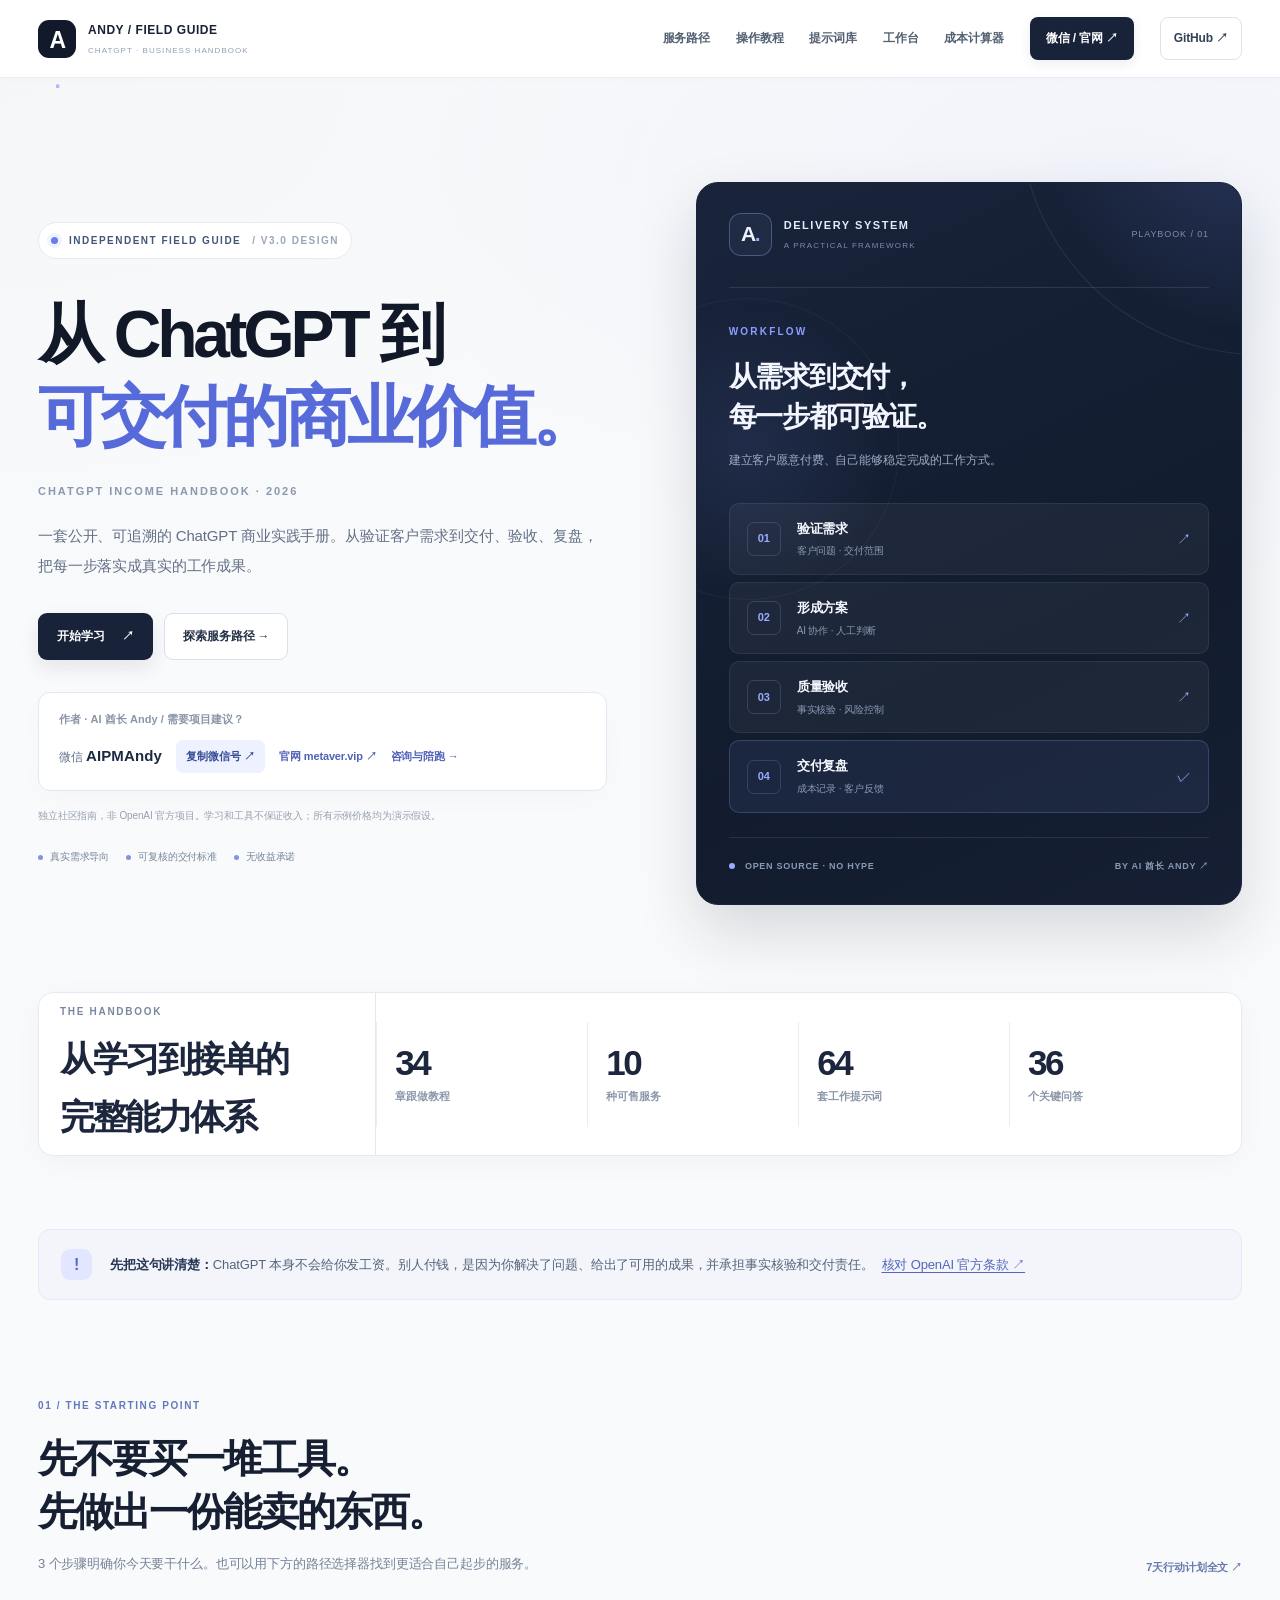
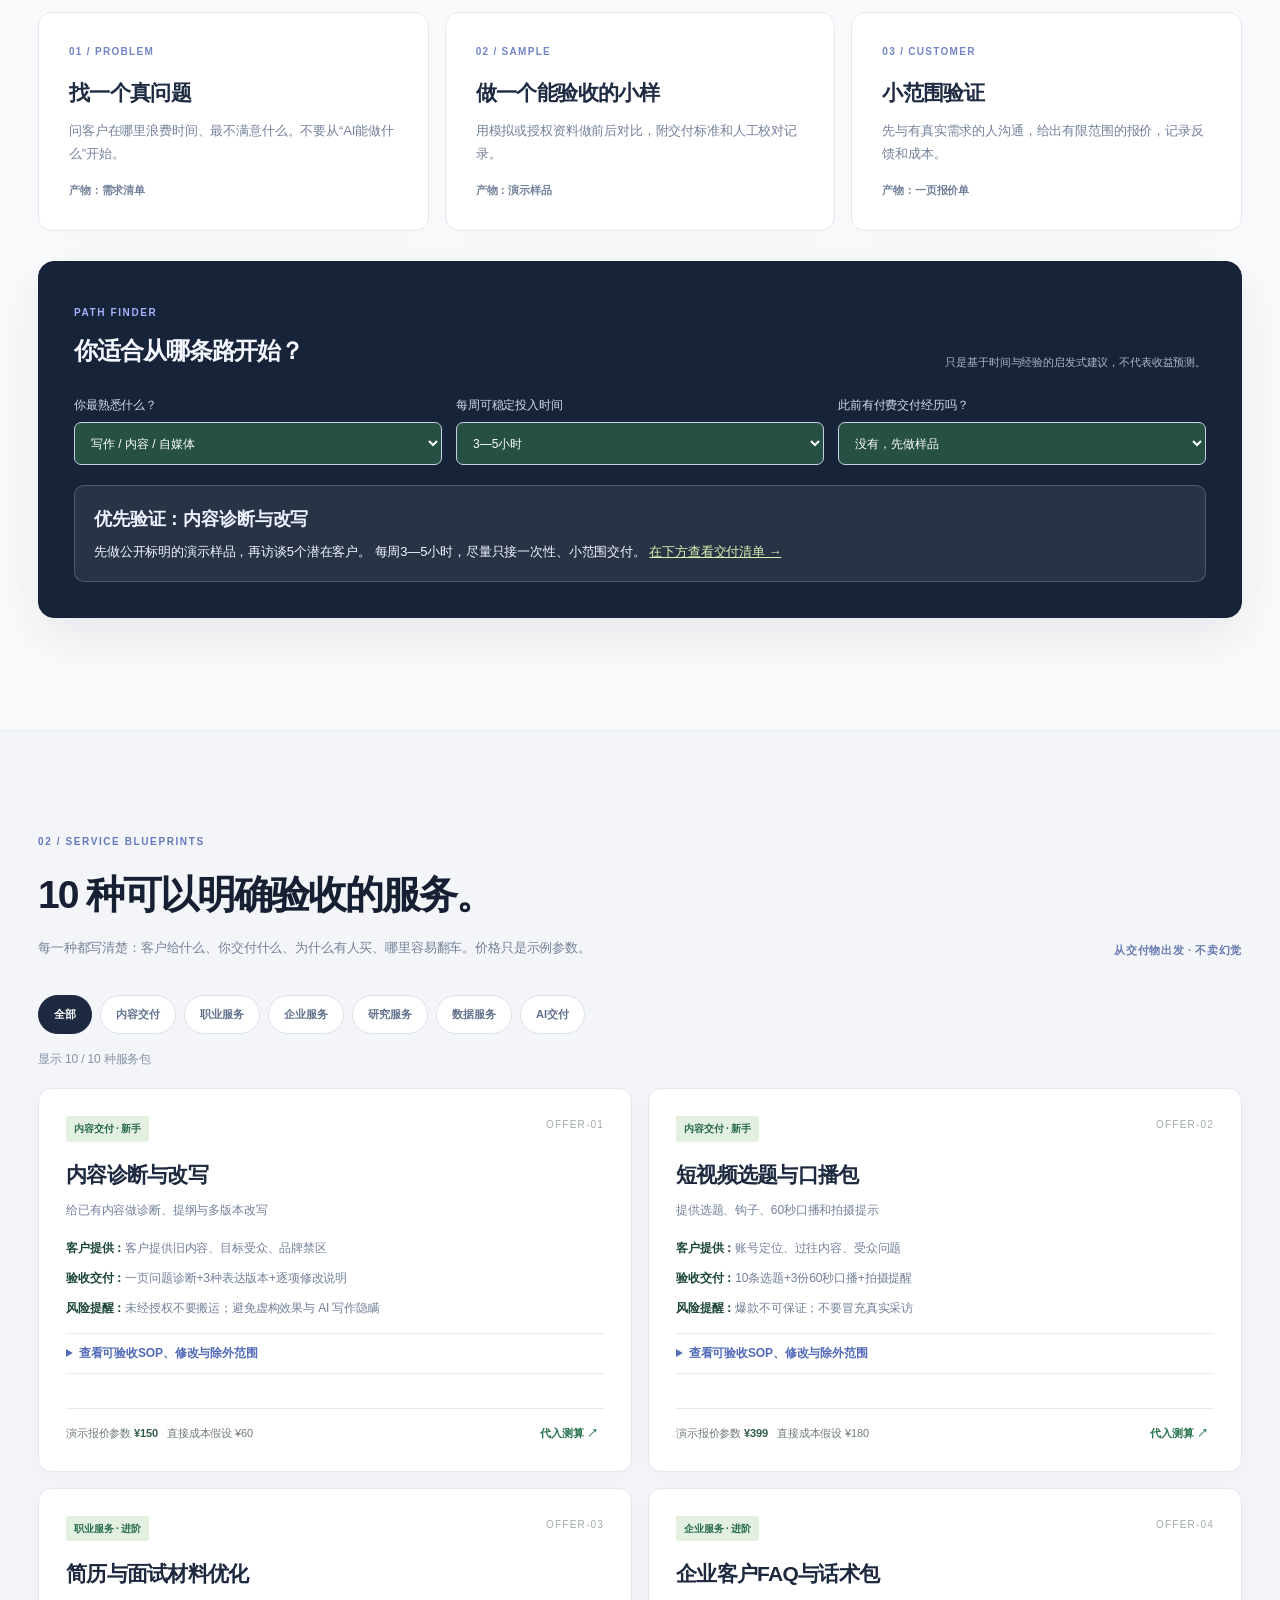
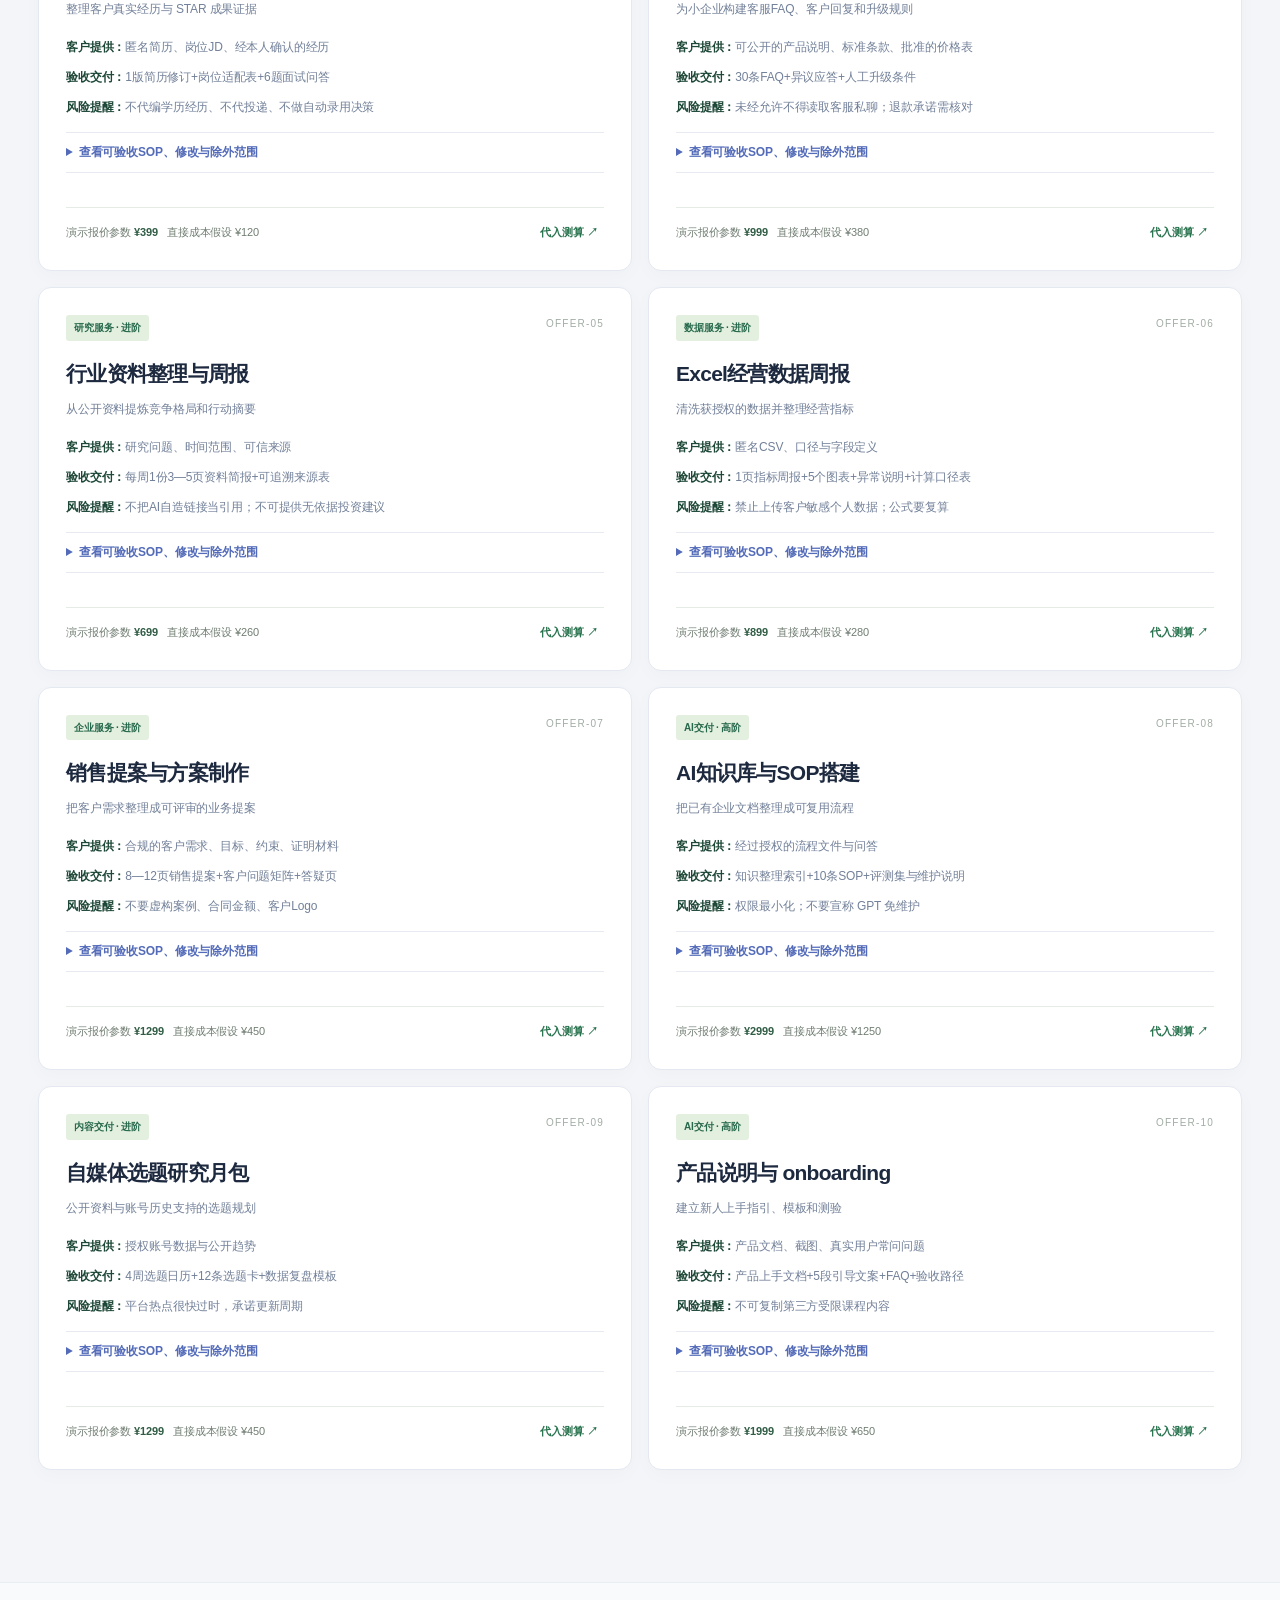
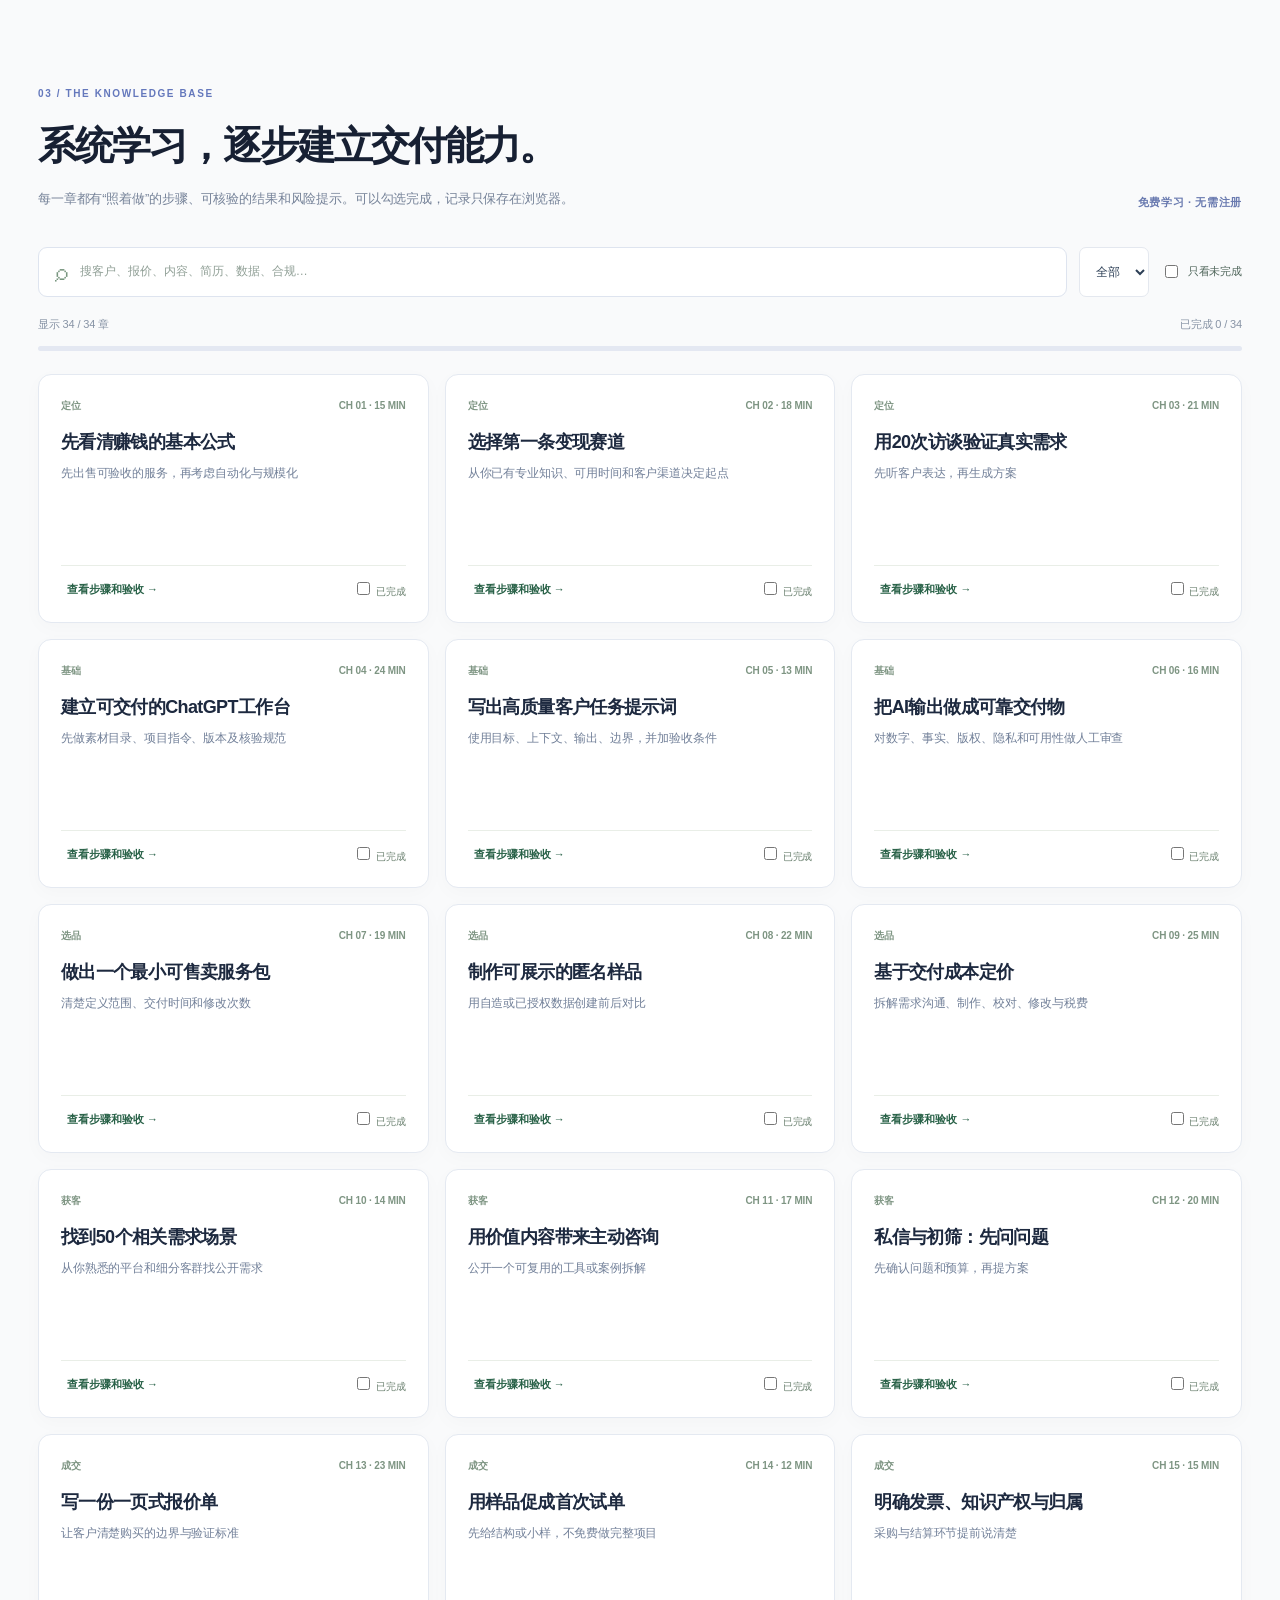
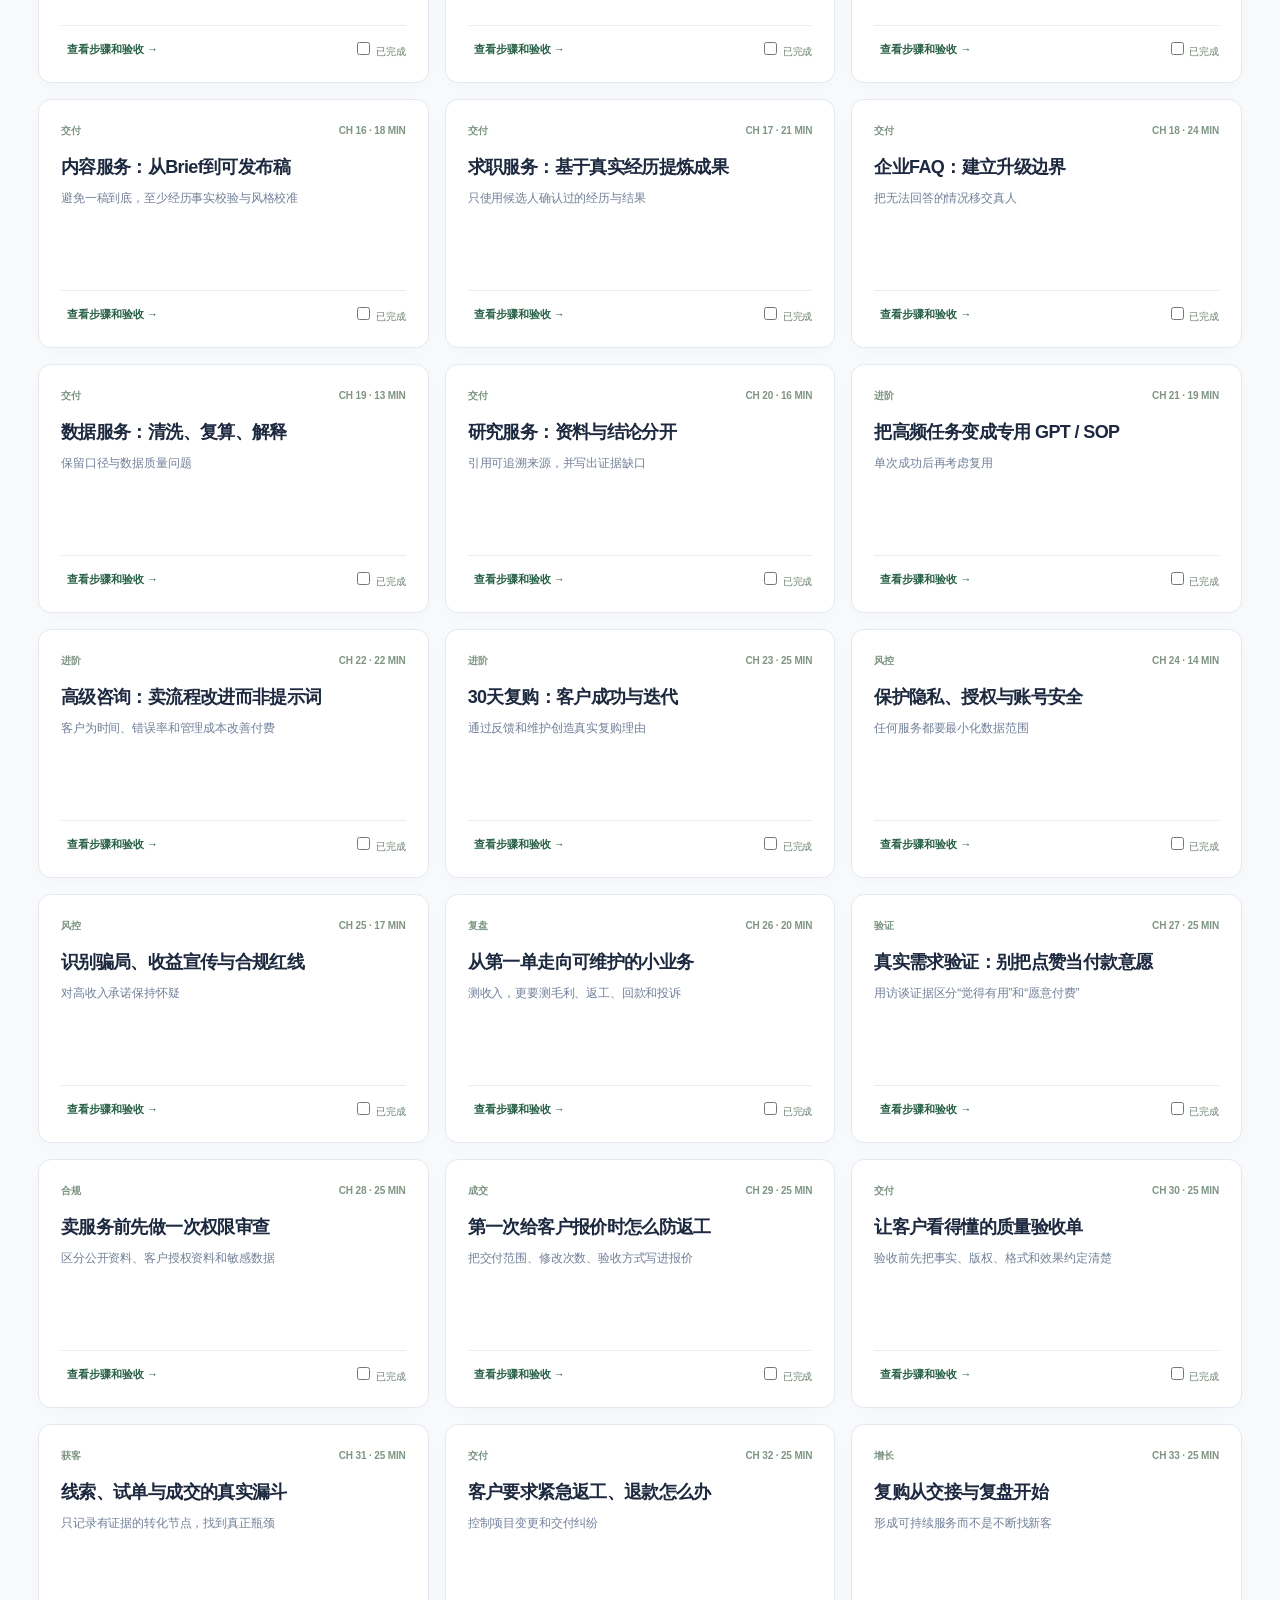
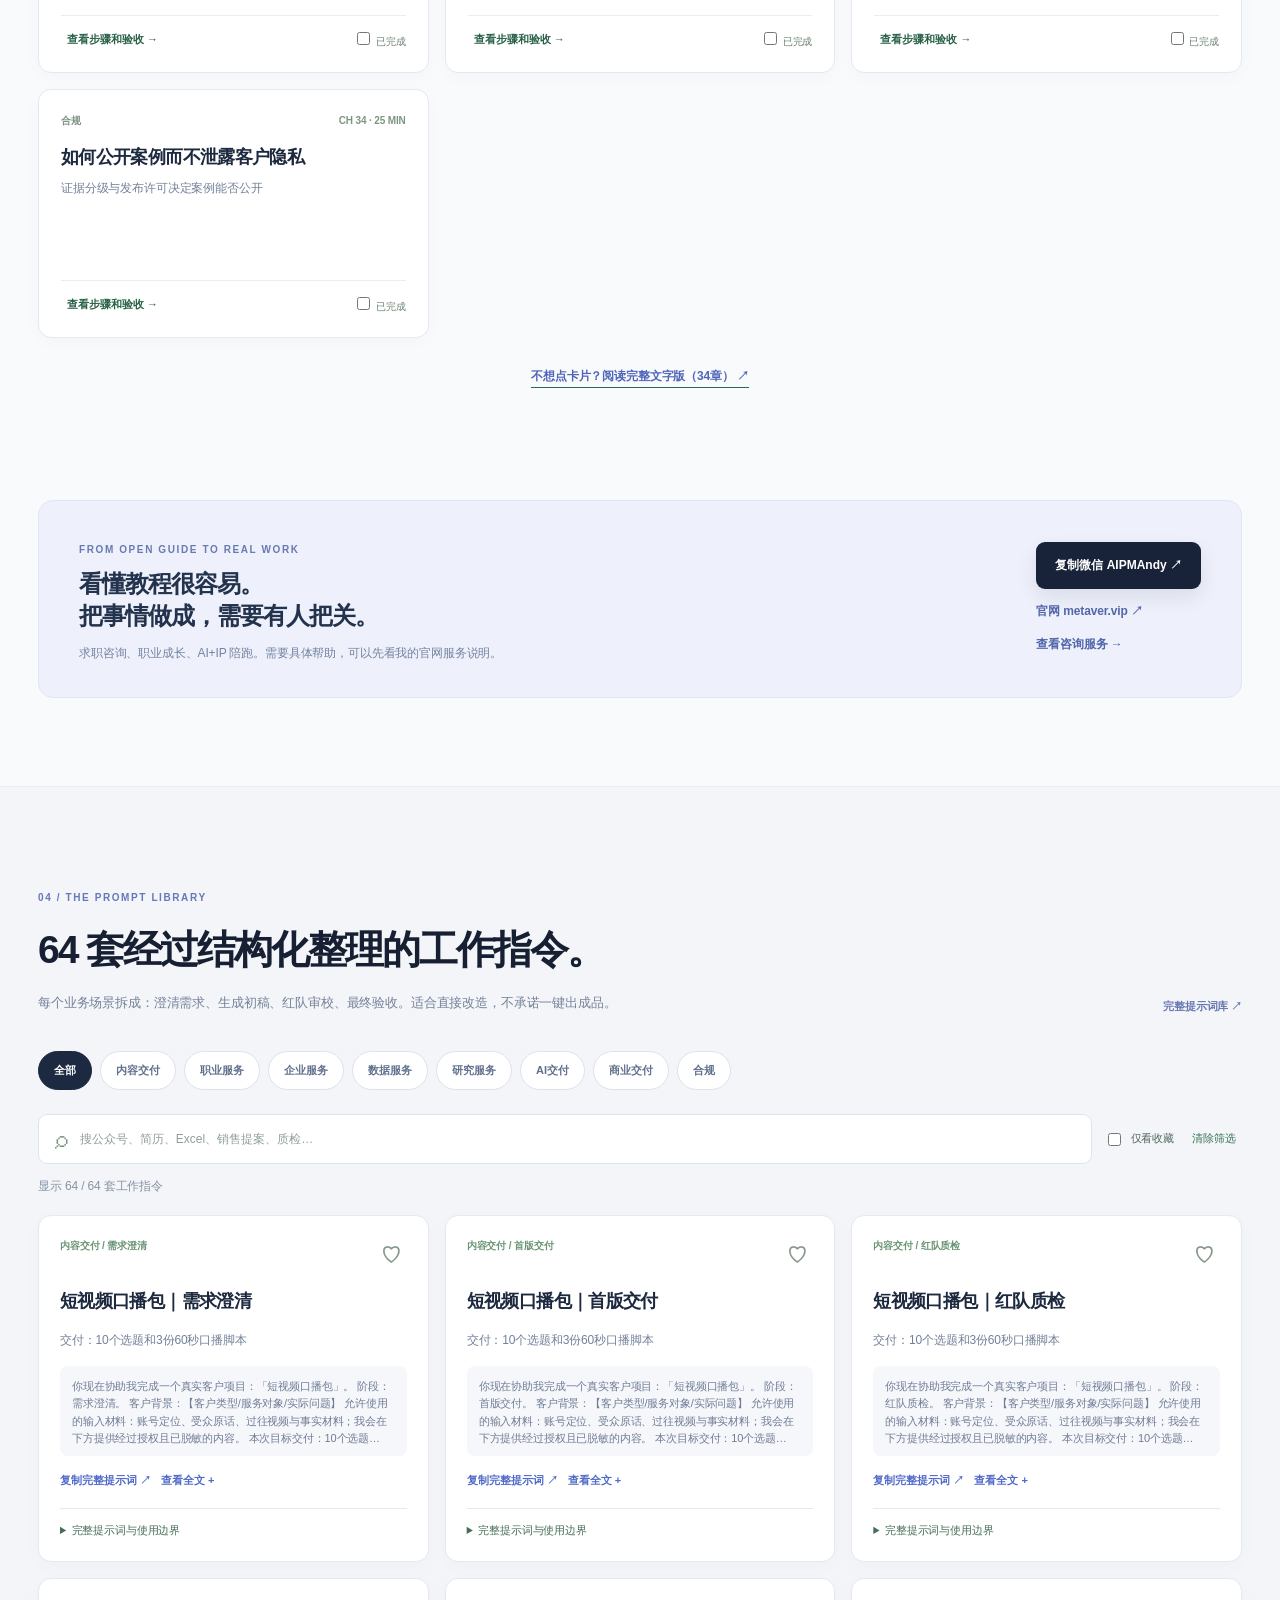
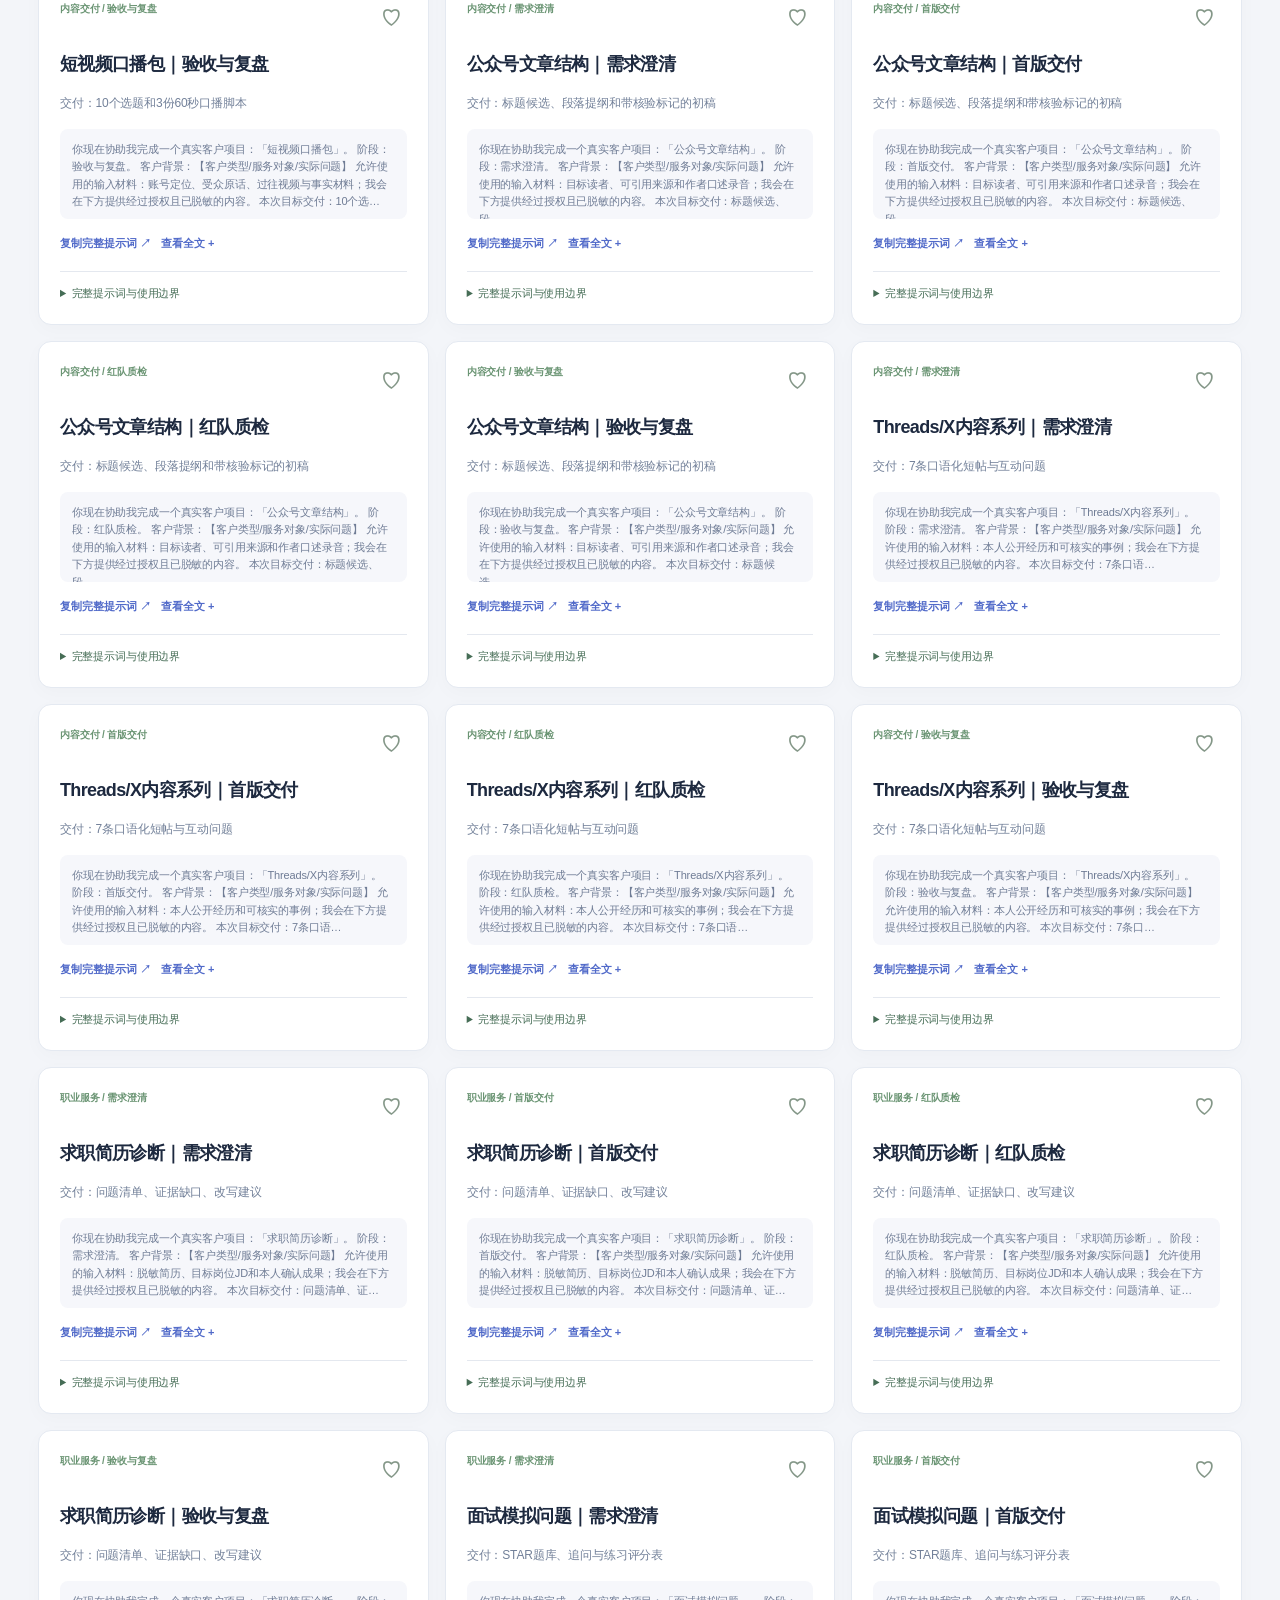
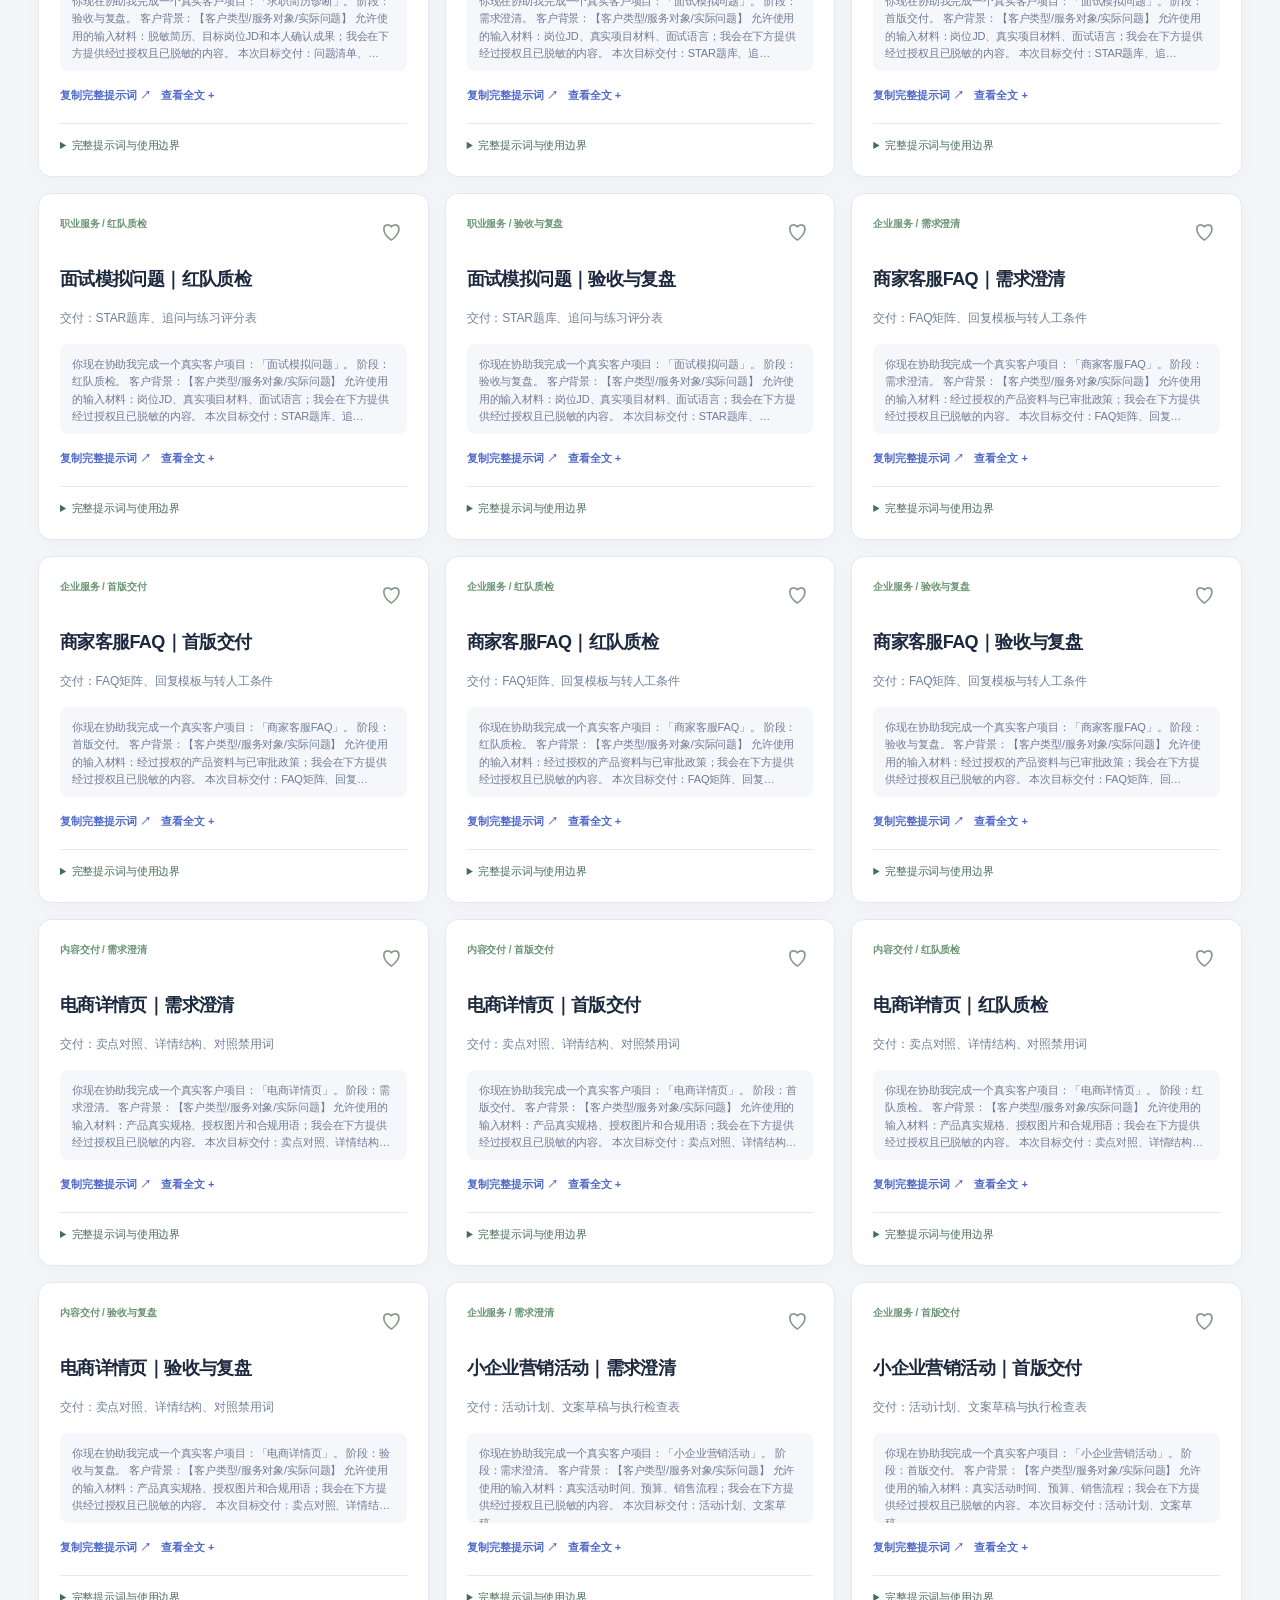
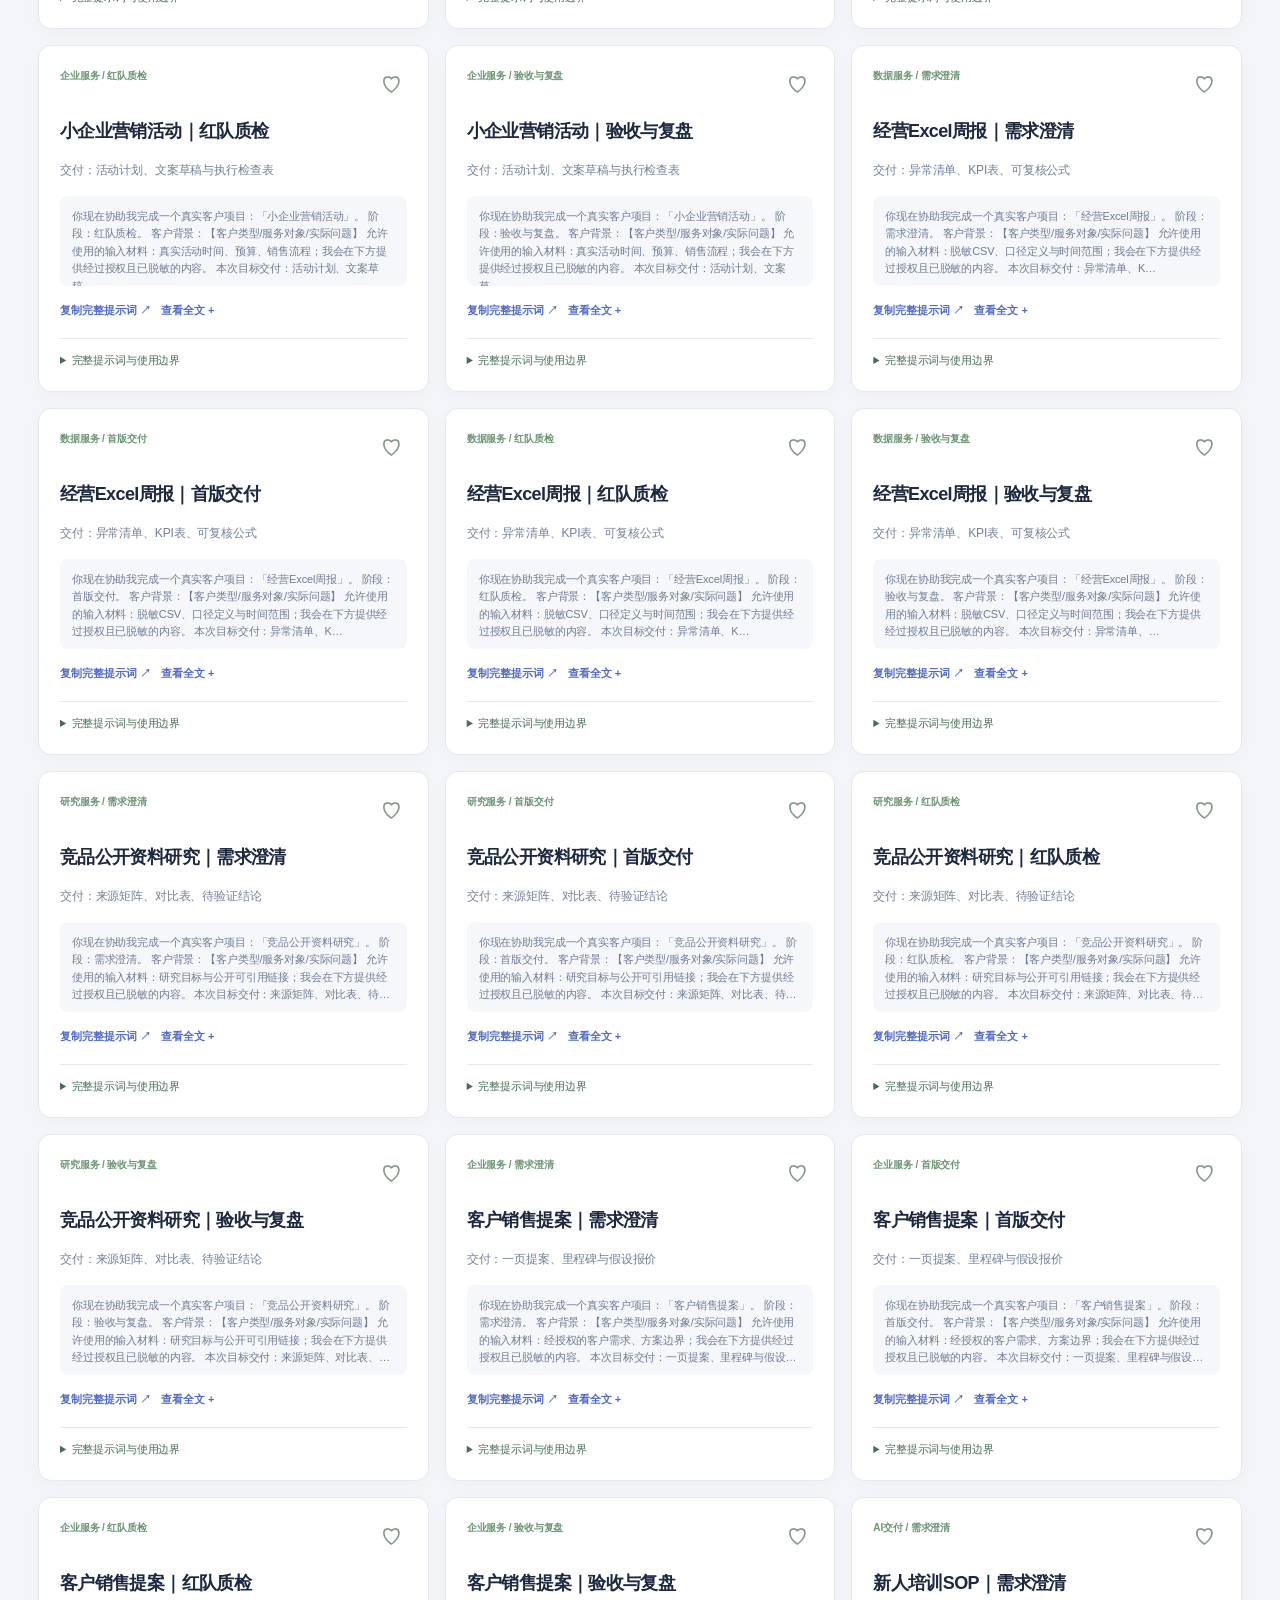
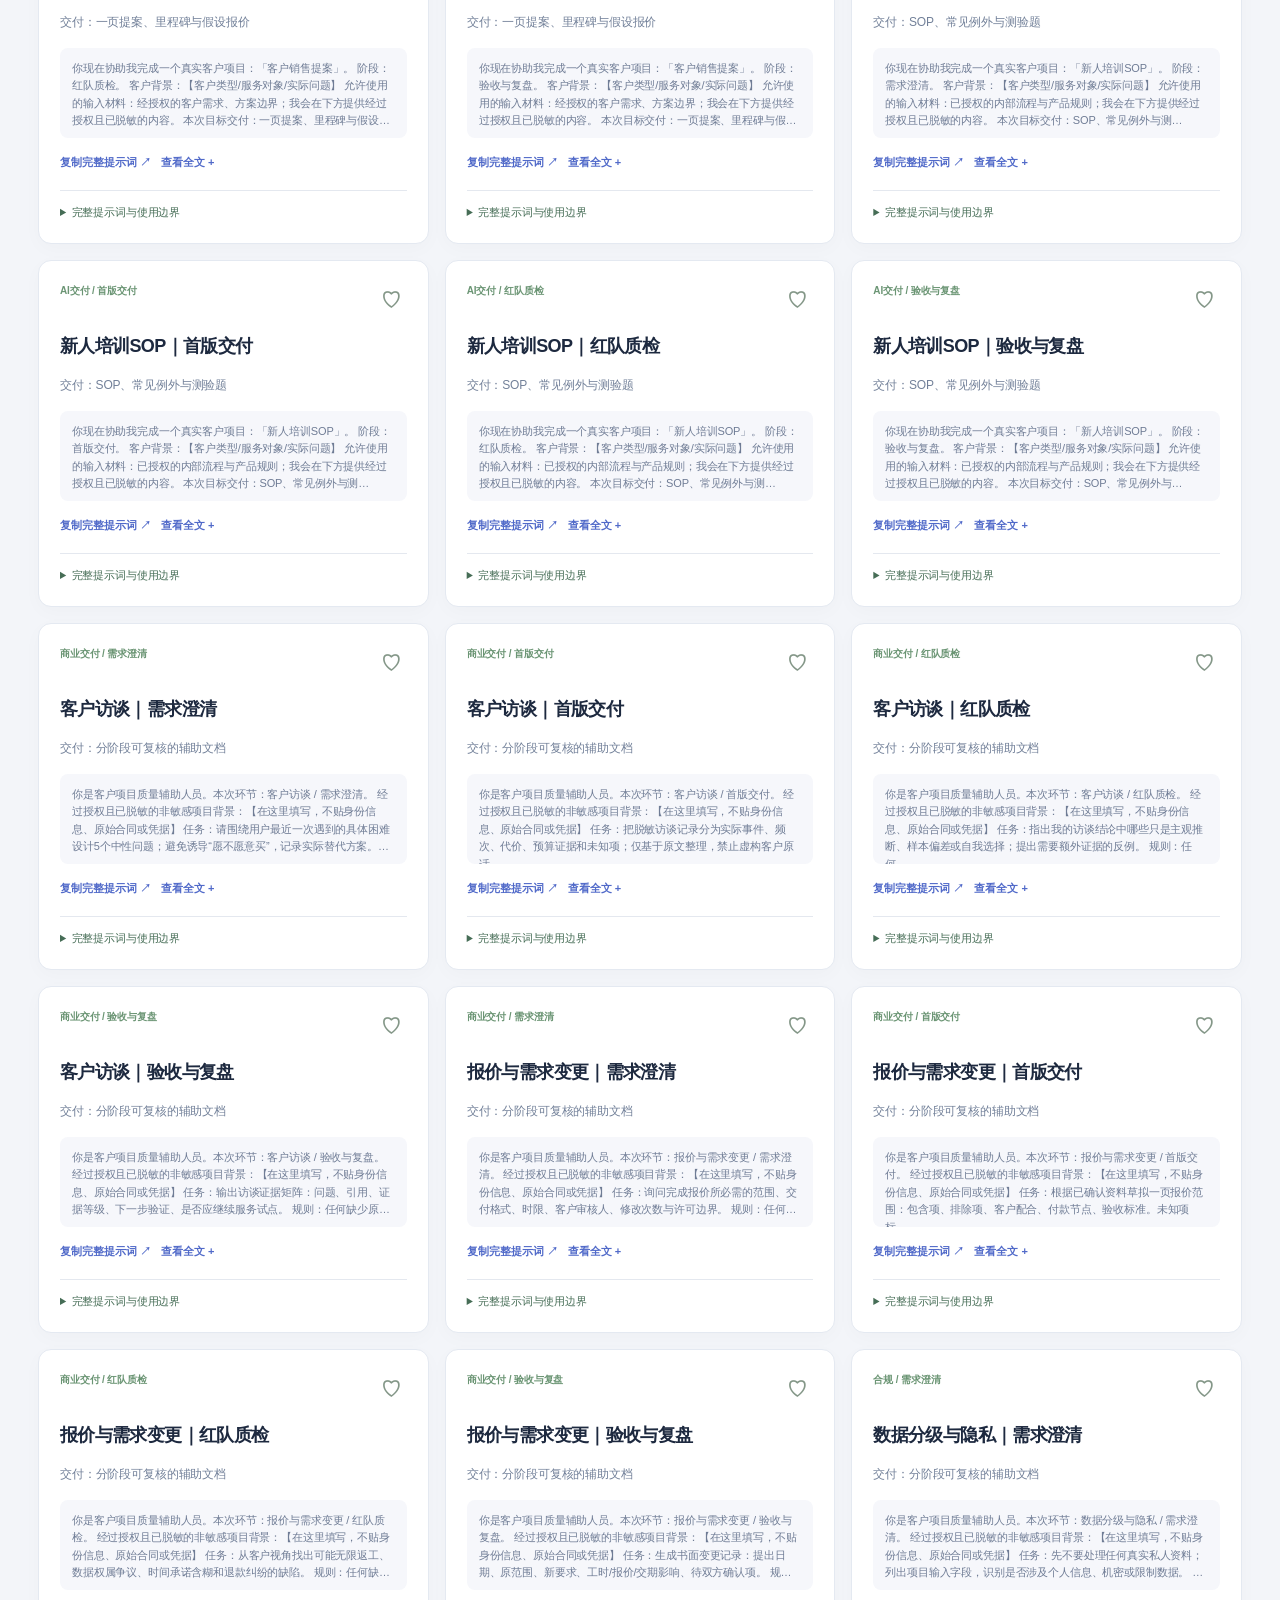
==== index.html @ 04438cde "design: professional editorial UI, clearer workflows and responsive premium layout" ====
<!doctype html>
<html lang="zh-CN">
<head>
<meta charset="UTF-8"><meta name="viewport" content="width=device-width,initial-scale=1"><meta name="theme-color" content="#fafafa"><meta name="robots" content="index,follow">
<meta name="description" content="用 ChatGPT 赚钱保姆级攻略：34章实操教程、10个可售服务包、64套复制即用提示词、36个FAQ、7/30天计划、成本测算与真实案例证据分级。免费开源，附可交付模板。">
<meta name="keywords" content="ChatGPT赚钱,AI副业,ChatGPT使用教程,ChatGPT商业变现,AI接单,AI商业化,开源项目,AI酋长Andy">
<title>用 ChatGPT 赚钱保姆级攻略｜从零到第一份可交付服务 · AI酋长Andy</title>
<link rel="canonical" href="https://aipmandy.github.io/chatgpt-income-handbook/"><link rel="icon" href="assets/favicon.svg" type="image/svg+xml"><link rel="stylesheet" href="style.css"><link rel="stylesheet" href="professional.css">
<meta property="og:type" content="website"><meta property="og:title" content="用 ChatGPT 赚钱保姆级攻略 · 从0到第一份可交付服务"><meta property="og:description" content="34章教程 × 64套提示词 × 10种服务包 × 成本计算器，免费开源"><meta property="og:url" content="https://aipmandy.github.io/chatgpt-income-handbook/"><meta property="og:image" content="https://aipmandy.github.io/chatgpt-income-handbook/assets/social-preview.png">
<meta name="twitter:card" content="summary_large_image">
</head>
<body>
<a class="skip" href="#content">跳到正文</a>
<header class="topbar"><div class="container header-inner"><a class="logo" href="#top" aria-label="返回顶部"><span class="logo-icon">A<span>.</span></span><span><b>ANDY / FIELD GUIDE</b><small>CHATGPT · BUSINESS HANDBOOK</small></span></a><nav aria-label="主导航"><a href="#paths">服务路径</a><a href="#lessons">操作教程</a><a href="#prompts">提示词库</a><a href="#toolkit">工作台</a><a href="#calculator">成本计算器</a><a class="nav-contact" href="#contact" aria-label="查看 Andy 微信和官网">微信 / 官网 ↗</a><a class="nav-github" href="https://github.com/AIPMAndy/chatgpt-income-handbook" target="_blank" rel="noopener noreferrer">GitHub ↗</a></nav></div></header>
<main id="content">
<section class="hero container" id="top"><div class="hero-copy"><div class="eyebrow"><span class="live-dot"></span> INDEPENDENT FIELD GUIDE <span class="hero-edition">/ V3.0 DESIGN</span></div><h1>从 ChatGPT 到<br><em>可交付的商业价值。</em></h1><p class="hero-lead">CHATGPT INCOME HANDBOOK · 2026</p><p class="hero-desc">一套公开、可追溯的 ChatGPT 商业实践手册。从验证客户需求到交付、验收、复盘，把每一步落实成真实的工作成果。</p><div class="hero-actions"><a class="btn btn-dark" href="#start">开始学习 <span>↗</span></a><a class="btn btn-outline" href="#paths">探索服务路径 →</a></div><div class="hero-contact-strip" aria-label="作者官方联系方式"><span class="hero-contact-hint">作者 · AI 酋长 Andy   /   需要项目建议？</span><div class="hero-contact-identity"><span>微信 <strong>AIPMAndy</strong></span><button type="button" data-copy-wechat aria-label="复制 Andy 微信号 AIPMAndy">复制微信号 ↗</button><a href="https://metaver.vip/" target="_blank" rel="noopener noreferrer">官网 metaver.vip ↗</a><a href="https://metaver.vip/services" target="_blank" rel="noopener noreferrer">咨询与陪跑 →</a></div></div><p class="fineprint">独立社区指南，非 OpenAI 官方项目。学习和工具不保证收入；所有示例价格均为演示假设。</p><div class="hero-trust"><span><i aria-hidden="true"></i> 真实需求导向</span><span><i aria-hidden="true"></i> 可复核的交付标准</span><span><i aria-hidden="true"></i> 无收益承诺</span></div></div><div class="hero-art" aria-label="需求验证到交付验收的工作流示意图">
  <div class="showcase-top"><div class="showcase-brand"><span class="showcase-mark">A<span>.</span></span><div><b>DELIVERY SYSTEM</b><small>A PRACTICAL FRAMEWORK</small></div></div><span class="showcase-version">PLAYBOOK / 01</span></div>
  <div class="showcase-title"><span>WORKFLOW</span><strong>从需求到交付，<br>每一步都可验证。</strong><p>建立客户愿意付费、自己能够稳定完成的工作方式。</p></div>
  <div class="showcase-steps" aria-label="标准交付流程">
   <div class="showcase-step"><span class="step-digit">01</span><div><b>验证需求</b><small>客户问题 · 交付范围</small></div><span class="step-check">↗</span></div>
   <div class="showcase-step"><span class="step-digit">02</span><div><b>形成方案</b><small>AI 协作 · 人工判断</small></div><span class="step-check">↗</span></div>
   <div class="showcase-step"><span class="step-digit">03</span><div><b>质量验收</b><small>事实核验 · 风险控制</small></div><span class="step-check">↗</span></div>
   <div class="showcase-step"><span class="step-digit">04</span><div><b>交付复盘</b><small>成本记录 · 客户反馈</small></div><span class="step-check">✓</span></div>
  </div>
  <div class="showcase-foot"><span><span class="showcase-foot-dot"></span> OPEN SOURCE · NO HYPE</span><span>BY AI 酋长 ANDY <span aria-hidden="true">↗</span></span></div>
</div></section>
<section class="container counters" aria-label="指南数据"><div class="counters-intro"><small>THE HANDBOOK</small><strong>从学习到接单的<br>完整能力体系</strong></div><div><strong id="countLessons">34</strong><span>章跟做教程</span></div><div><strong id="countOffers">10</strong><span>种可售服务</span></div><div><strong id="countPrompts">64</strong><span>套工作提示词</span></div><div><strong id="countFaq">36</strong><span>个关键问答</span></div></section>
<section class="container signal-note"><span class="signal-icon">!</span><p><strong>先把这句讲清楚：</strong>ChatGPT 本身不会给你发工资。别人付钱，是因为你解决了问题、给出了可用的成果，并承担事实核验和交付责任。<a href="https://openai.com/policies/terms-of-use/" target="_blank" rel="noopener noreferrer">核对 OpenAI 官方条款 ↗</a></p></section>
<section class="container start-section" id="start"><div class="section-head"><div><div class="kicker">01 / THE STARTING POINT</div><h2>先不要买一堆工具。<br>先做出一份能卖的东西。</h2><p>3 个步骤明确你今天要干什么。也可以用下方的路径选择器找到更适合自己起步的服务。</p></div><a class="subtle-link" href="guides/7-DAY-PLAN.md">7天行动计划全文 ↗</a></div><div class="steps-grid"><article class="step"><span>01 / PROBLEM</span><h3>找一个真问题</h3><p>问客户在哪里浪费时间、最不满意什么。不要从“AI能做什么”开始。</p><strong>产物：需求清单</strong></article><article class="step"><span>02 / SAMPLE</span><h3>做一个能验收的小样</h3><p>用模拟或授权资料做前后对比，附交付标准和人工校对记录。</p><strong>产物：演示样品</strong></article><article class="step"><span>03 / CUSTOMER</span><h3>小范围验证</h3><p>先与有真实需求的人沟通，给出有限范围的报价，记录反馈和成本。</p><strong>产物：一页报价单</strong></article></div><div class="finder"><div class="finder-top"><div><span class="tiny-kicker">PATH FINDER</span><h3>你适合从哪条路开始？</h3></div><p>只是基于时间与经验的启发式建议，不代表收益预测。</p></div><div class="finder-grid"><label>你最熟悉什么？<select id="finderSkill"><option value="content">写作 / 内容 / 自媒体</option><option value="career">职场 / 求职 / 人力资源</option><option value="business">销售 / 运营 / 客户服务</option><option value="data">Excel / 数据 / 产品 / 技术</option></select></label><label>每周可稳定投入时间<select id="finderTime"><option value="short">3—5小时</option><option value="medium">6—12小时</option><option value="long">12小时以上</option></select></label><label>此前有付费交付经历吗？<select id="finderExperience"><option value="new">没有，先做样品</option><option value="yes">有，可向现有客户推荐</option></select></label></div><div id="finderResult" class="finder-result" role="status" aria-live="polite"></div></div></section>
<section class="section tint" id="paths"><div class="container"><div class="section-head"><div><div class="kicker">02 / SERVICE BLUEPRINTS</div><h2>10 种可以明确验收的服务。</h2><p>每一种都写清楚：客户给什么、你交付什么、为什么有人买、哪里容易翻车。价格只是示例参数。</p></div><span class="section-side">从交付物出发 · 不卖幻觉</span></div><div class="chips" id="offerFilters" role="group" aria-label="按服务类别筛选"></div><div id="offerCount" class="count-label" role="status"></div><div id="offerGrid" class="offer-grid"></div></div></section>
<section class="container section" id="lessons"><div class="section-head"><div><div class="kicker">03 / THE KNOWLEDGE BASE</div><h2>系统学习，逐步建立交付能力。</h2><p>每一章都有“照着做”的步骤、可核验的结果和风险提示。可以勾选完成，记录只保存在浏览器。</p></div><span class="section-side">免费学习 · 无需注册</span></div><div class="toolbar"><label class="search"><span aria-hidden="true">⌕</span><span class="sr-only">搜索章节</span><input type="search" id="lessonSearch" placeholder="搜客户、报价、内容、简历、数据、合规…" autocomplete="off"></label><label class="selectbox"><span class="sr-only">课程分类</span><select id="lessonCategory"><option value="全部">全部分类</option></select></label><label class="small-check"><input type="checkbox" id="lessonUndone">只看未完成</label></div><div class="lesson-meta"><span id="lessonCount" role="status"></span><span id="progressCount">已完成 0 / 34</span></div><div class="progress-track" aria-label="章节完成进度"><div id="progressBar"></div></div><div id="lessonGrid" class="lesson-grid"></div><div class="read-more"><a href="docs/COMPLETE-GUIDE.md">不想点卡片？阅读完整文字版（34章） ↗</a></div></section>
<section class="mini-contact container"><div><span class="tiny-kicker">FROM OPEN GUIDE TO REAL WORK</span><h3>看懂教程很容易。<br>把事情做成，需要有人把关。</h3><p>求职咨询、职业成长、AI+IP 陪跑。需要具体帮助，可以先看我的官网服务说明。</p></div><div class="mini-contact-actions"><button type="button" class="btn btn-dark" data-copy-wechat>复制微信 AIPMAndy ↗</button><a href="https://metaver.vip/" target="_blank" rel="noopener noreferrer">官网 metaver.vip ↗</a><a href="https://metaver.vip/services" target="_blank" rel="noopener noreferrer">查看咨询服务 →</a></div></section>
<section class="section tint" id="prompts"><div class="container"><div class="section-head"><div><div class="kicker">04 / THE PROMPT LIBRARY</div><h2>64 套经过结构化整理的工作指令。</h2><p>每个业务场景拆成：澄清需求、生成初稿、红队审校、最终验收。适合直接改造，不承诺一键出成品。</p></div><a class="subtle-link" href="docs/PROMPT-LIBRARY.md">完整提示词库 ↗</a></div><div class="chips" id="promptFilters" role="group" aria-label="按场景筛选提示词"></div><div class="toolbar"><label class="search"><span aria-hidden="true">⌕</span><span class="sr-only">搜索提示词</span><input type="search" id="promptSearch" placeholder="搜公众号、简历、Excel、销售提案、质检…"></label><label class="small-check"><input id="onlyFavorite" type="checkbox">仅看收藏</label><button class="text-btn" id="clearPrompts">清除筛选</button></div><div id="promptCount" class="count-label" role="status"></div><div id="promptGrid" class="prompt-grid"></div></div></section>

<section class="section toolkit-section" id="toolkit"><div class="container"><div class="section-head"><div><div class="kicker">05 / CLIENT DELIVERY TOOLKIT</div><h2>把风险识别和交付流程，<br>变成你的工作习惯。</h2><p>本地运行：不上传、不存储客户名称或需求。所有输入都应使用脱敏信息，生成草稿必须人工核对。</p></div><a class="subtle-link" href="docs/SERVICE-SOPS.md">10个完整服务SOP ↗</a></div>
<div class="toolkit-grid">
<article class="tool-panel"><span class="tiny-kicker">READINESS GATE / 接单准备</span><h3>你真的准备好接单了吗？</h3><p>六个检查项，不满足就先暂停接单与承诺。</p><div id="readinessItems" class="tool-checks">
<label><input type="checkbox" data-ready="problem"> 客户问题已通过真实访谈验证</label>
<label><input type="checkbox" data-ready="scope"> 包含与排除事项写进书面范围</label>
<label><input type="checkbox" data-ready="permission"> 所有客户资料可用范围已经确认</label>
<label><input type="checkbox" data-ready="sample"> 有可复核的演示样品或真实能力证明</label>
<label><input type="checkbox" data-ready="price"> 报价覆盖获客、返工、退款等成本假设</label>
<label><input type="checkbox" data-ready="accept"> 有客观验收标准与人工审核人</label></div><p id="readinessResult" class="tool-result" role="status" aria-live="polite">已完成 0 / 6：先完善证据，再对外承诺。</p></article>
<article class="tool-panel"><span class="tiny-kicker">PRIVACY GATE / 客户信息</span><h3>这份资料可以交给 AI 处理吗？</h3><p>保守判断：不确定就先不上传。以下只做风险提示，不是法律许可认定。</p><label>资料类型<select id="privacyType"><option value="public">公开、无身份信息的资料</option><option value="internal">内部非公开资料</option><option value="personal">个人信息 / 可识别客户资料</option><option value="sensitive">密钥、证件、合同机密或高度敏感数据</option></select></label><label>客户或资料权利人许可<select id="privacyAllowed"><option value="unknown">不确定 / 尚未确认</option><option value="no">明确未授权</option><option value="yes">已有明确授权与用途限制</option></select></label><label>使用环境符合合同和组织政策吗？<select id="privacyEnvironment"><option value="unknown">不清楚</option><option value="yes">已经核对</option><option value="no">不符合 / 未获批准</option></select></label><p id="privacyResult" class="tool-result warning" role="status" aria-live="polite">尚未确认授权与使用环境：不要上传资料。</p><a class="tool-more" href="docs/PRIVACY-SOP.md">查看完整权限与事故处理SOP →</a></article>
</div>
<div class="proposal-panel"><div class="proposal-intro"><span class="tiny-kicker">QUOTE DRAFT / 交付报价草稿</span><h3>生成一份可以发客户核对的服务范围</h3><p>先选服务，再填写脱敏后的问题与交付时限。输出是沟通草稿，不自动承诺价格或成交。</p></div><div class="proposal-form"><label>选择服务包<select id="proposalOffer"></select></label><label>客户问题（脱敏简述）<textarea id="proposalProblem" maxlength="260" rows="3" placeholder="例如：虚构门店需要一组可核查的FAQ，先确认知识来源和退订政策"></textarea></label><label>约定交付时间（人工填写）<input type="text" id="proposalDeadline" maxlength="100" placeholder="例如：收到完整资料后5个工作日"></label><button type="button" id="makeProposal" class="btn btn-dark">生成服务范围草稿 ↗</button></div><div class="proposal-preview"><div class="proposal-preview-top"><strong>客户沟通草稿</strong><button type="button" id="copyProposal" disabled>复制草稿</button></div><pre id="proposalOutput" aria-live="polite">请先选择服务与填写脱敏问题。这里不会保存你的输入。</pre></div></div>
<div class="kit-links"><a href="docs/END-TO-END-TRIAL.md">从需求到签收的完整模拟试单 →</a><a href="docs/UNIT-ECONOMICS.md">成本计算公式与反例 →</a><a href="docs/EVIDENCE-PUBLICATION.md">案例发布证据标准 →</a><a href="docs/DEMO-CASE-LAB.md">4个端到端模拟案例 →</a><a href="templates/ACCEPTANCE-REPORT.md">交付验收单 →</a><a href="templates/CHANGE-REQUEST.md">需求变更单 →</a><a href="docs/CLAIM-LEDGER.md">证据核验台账 →</a></div>
</div></section>
<section class="container section" id="calculator"><div class="section-head"><div><div class="kicker">06 / PROJECT ECONOMICS</div><h2>先算清商业成本，<br>再判断这单值不值得做。</h2><p>收入、成本、利润、有效工时必须分开。你可以输入自己的假设做情景测算；这个工具不预测成交概率。</p></div><span class="section-side">本地计算 · 不收集数据</span></div><div class="calculator"><div class="calc-fields"><label>单笔服务报价（元）<input type="number" id="calcPrice" min="0" max="10000000" value="399" step="1"></label><label>假设完成订单（笔）<input type="number" id="calcOrders" min="0" max="100000" value="3" step="1"></label><label>每单直接成本（元）<input type="number" id="calcCost" min="0" max="10000000" value="80" step="1"></label><label>每单实际工时（小时）<input type="number" id="calcHours" min="0" max="10000" value="3.5" step="0.5"></label><label>每单获客/沟通工时（小时）<input type="number" id="calcAcqHours" min="0" max="500" value="1.5" step="0.5"></label><label>每单预留返工工时（小时）<input type="number" id="calcReworkHours" min="0" max="500" value="1" step="0.5"></label><label>退款订单比例假设（%）<input type="number" id="calcRefundRate" min="0" max="100" value="0" step="1"></label><label>支付/平台费率（%）<input type="number" id="calcFeeRate" min="0" max="100" value="2" step="0.5"></label><label>未成交线索总工时（小时）<input type="number" id="calcUnconvertedHours" min="0" max="100000" value="2" step="0.5"></label><label>自己的时间价值（元/小时）<input type="number" id="calcLaborRate" min="0" max="100000" value="100" step="10"></label><label>获客现金支出（元）<input type="number" id="calcAcquisitionSpend" min="0" max="10000000" value="0" step="1"></label><label>期间固定费用（元）<input type="number" id="calcFixed" min="0" max="10000000" value="100" step="1"></label><label>税费/其他预留比例（%）<input type="number" id="calcReserve" min="0" max="100" value="0" step="1"></label></div><div class="calc-output"><div class="calc-tag">SCENARIO ONLY · 纯假设测算</div><div class="calc-kpi"><span>退款后的假设收入</span><strong id="calcRevenue">—</strong></div><div class="calc-duo"><div><span>扣直接成本与固定费后</span><strong id="calcMargin">—</strong></div><div><span>预留后估算结余</span><strong id="calcNet">—</strong></div></div><div class="calc-duo"><div><span>总交付工时</span><strong id="calcTotalHours">—</strong></div><div><span>预留后每小时结余</span><strong id="calcHourly">—</strong></div></div><div class="calc-duo"><div><span>计入自身劳动价值后的差额</span><strong id="calcAfterLabor">—</strong></div><div><span>人工保本单价（不含预留）</span><strong id="calcBreakeven">—</strong></div></div><p id="calcCostAlert" class="calc-cost-alert" role="status" aria-live="polite"></p><p class="calc-warning">⚠️ 这是算术演示，不代表市场价格、接单能力或税务建议；退款比例仅作为情景假设；新增未成交线索时间与获客现金支出为自填假设，仍未计其他间接成本、真实税务与全部坏账风险。真实收入可能为 0 或负数。</p><button class="copy-summary" id="copyCalc">复制我的测算假设 ↗</button></div></div></section>
<section class="section charcoal" id="roadmap"><div class="container"><div class="section-head"><div><div class="kicker">07 / THE ACTION ROADMAP</div><h2>7 天起步，30 天验证。</h2><p>以真实任务和交付结果衡量进度，不为打卡而打卡；7 天内成交不是承诺。</p></div><button type="button" class="btn btn-light-outline" id="exportProgress">导出我的练习记录 ↓</button></div><div id="daysGrid" class="days-grid"></div><div id="weeksGrid" class="weeks-grid"></div><p class="localnote">完成状态和收藏只存于当前浏览器 localStorage；换设备、清理缓存会丢失。</p></div></section>
<section class="container section" id="cases"><div class="section-head"><div><div class="kicker">08 / EVIDENCE, NOT HYPE</div><h2>真实经历必须说清证据等级。</h2><p>下面的案例属于作者自述，未在仓库提供完整独立核验材料。用于讨论方法，不用来制造“跟着做一定赚钱”的暗示。</p></div></div><div id="casesGrid" class="case-grid"></div><div class="read-more"><a href="docs/DEMO-CASE-LAB.md">查看4个醒目标注的模拟案例 ↗</a> · <a href="templates/CASE-STUDY.md">用统一模板贡献可复核案例 ↗</a></div></section>
<section class="section evidence-section" id="evidence"><div class="container"><div class="section-head"><div><div class="kicker">09 / VERIFIABLE CASES</div><h2>这条赚钱案例，<br>到底能不能公开宣传？</h2><p>给案例贴对证据标签，避免把模拟作品、意向客户或单次付款写成收益保证。此工具不收集输入，也不能替代客户授权。</p></div><a class="subtle-link" href="docs/EVIDENCE-PUBLICATION.md">阅读完整证据标准 ↗</a></div><div class="evidence-gate tool-panel"><div class="evidence-fields"><label>案例现有证据<select id="evidenceLevel"><option value="demo">D：模拟演示，没有真实订单</option><option value="self">C：作者自述，没有独立凭证</option><option value="accepted">B：客户签收或验收，未公开独立证据</option><option value="public">A：具有可公开复核的材料</option></select></label><label>客户是否授权公开相关信息？<select id="evidencePermission"><option value="unknown">不确定，尚未确认</option><option value="no">未获得公开授权</option><option value="yes">已明确授权公开该范围</option></select></label><label>是否有足够公开材料证明具体结论？<select id="evidenceArtifact"><option value="no">没有，或只可私下核验</option><option value="yes">有，且已审查隐私和第三方权利</option></select></label></div><p id="evidenceResult" class="tool-result warning" role="status" aria-live="polite">演示内容只能作为模拟案例发布，不得标注客户成交或实际收入。</p></div></div></section>
<section class="section tint" id="faq"><div class="container"><div class="section-head"><div><div class="kicker">10 / THE FAQ</div><h2>36 个问题，把坑讲清楚。</h2><p>关于成本、模型能力、版权、个人信息、收益宣传和客户沟通。</p></div></div><div class="toolbar"><label class="search"><span aria-hidden="true">⌕</span><span class="sr-only">搜索常见问题</span><input id="faqSearch" placeholder="搜隐私、Plus、API、版权、第一单…"></label></div><div id="faqList" class="faq-list"></div><div class="read-more"><a href="docs/SOURCES.md">查看官方依据与核对日期 ↗</a></div></div></section>
<section class="container section" id="sources"><div class="section-head"><div><div class="kicker">08 / REFER TO SOURCES</div><h2>不靠“听说”，保留官方出处。</h2><p>以下为官方资料，链接与功能细节会更新；读者应以实际账号权限和最新官方条款为准。</p></div><span class="section-side">最后人工核对：2026.10.22</span></div><div id="sourcesGrid" class="sources-grid"></div></section>
<section class="contact" id="contact"><div class="container contact-inner"><div><div class="kicker">11 / THE AUTHOR</div><h2>让 AI 真正进入<br>你的工作与业务。</h2><p>我是 AI 酋长 Andy。曾在互联网公司做 AI 产品与业务管理，也在做 AI 内容、职业咨询和陪跑。教程免费开放，具体商业服务请先看官网说明。</p><p class="contact-disclaimer">咨询或陪跑属于独立付费服务。不承诺副业第一单、收入增长或特定 Offer。</p></div><div class="contact-card"><small>添加微信 · 请备注「ChatGPT赚钱指南」</small><strong>AIPMAndy</strong><button class="btn btn-dark" type="button" data-copy-wechat>复制微信号 ↗</button><div class="contact-line"></div><small>官网与服务介绍</small><a class="contact-domain" href="https://metaver.vip/" target="_blank" rel="noopener noreferrer">metaver.vip ↗</a><a class="contact-service" href="https://metaver.vip/services" target="_blank" rel="noopener noreferrer">查看 AI+IP / 职业陪跑服务 →</a></div></div></section>
</main>
<footer class="footer container"><span>© 2026 AI 酋长 Andy · <a href="LICENSE">MIT License</a> · 独立开源项目</span><span><a href="https://github.com/AIPMAndy/chatgpt-income-handbook" target="_blank" rel="noopener noreferrer">GitHub</a> · <a href="docs/ADVERSARIAL-AUDIT.md">质量审计</a> · <a href="https://metaver.vip/" target="_blank" rel="noopener noreferrer">官网 metaver.vip</a> · <a href="#contact">微信 AIPMAndy</a></span></footer>
<dialog id="lessonDialog" aria-labelledby="dialogTitle"><div class="dialog-body" id="dialogBody"></div><button type="button" class="dialog-close" id="closeDialog" aria-label="关闭章节">×</button></dialog>
<div id="toast" class="toast" role="status" aria-live="polite" hidden></div><noscript><p class="nojs container">当前浏览器禁用 JavaScript。你仍可阅读<a href="docs/COMPLETE-GUIDE.md">34 章文字版</a>及<a href="docs/PROMPT-LIBRARY.md">64 套提示词</a>。</p></noscript>
<script src="data/catalog.js"></script><script src="lib/economics.js"></script><script src="app.js"></script>
</body></html>
---- style.css ----
:root{--page:#f7f7f1;--ink:#172a28;--muted:#64726b;--line:#dce3d9;--accent:#d4ed91;--leaf:#265746;--teal:#244d40;--warm:#f4dbbf;--paper:#fff;--dark:#182f2a;--shadow:0 18px 60px #1229200c;color-scheme:light}*{box-sizing:border-box}html{scroll-behavior:smooth}body{margin:0;background:var(--page);color:var(--ink);font-family:-apple-system,BlinkMacSystemFont,"PingFang SC","Microsoft YaHei",sans-serif;line-height:1.75;-webkit-font-smoothing:antialiased}a{color:inherit;text-decoration:none}button,input,select{font:inherit}button{cursor:pointer}a:focus-visible,button:focus-visible,input:focus-visible,select:focus-visible,summary:focus-visible{outline:3px solid #71b890;outline-offset:3px}.skip{position:absolute;left:-9999px}.skip:focus{left:10px;top:10px;background:white;padding:10px;z-index:10}.container{width:min(1220px,calc(100% - 68px));margin:0 auto}.topbar{border-bottom:1px solid var(--line);background:#f7f7f1e8;position:sticky;top:0;z-index:30;backdrop-filter:blur(12px)}.header-inner{height:85px;display:flex;align-items:center;justify-content:space-between;gap:30px}.logo{display:flex;align-items:center;gap:13px}.logo-icon{width:40px;height:40px;border-radius:11px;background:var(--ink);color:var(--accent);display:grid;place-items:center;font-size:31px;font-weight:800}.logo b{font-size:13px;letter-spacing:.09em;display:block;white-space:nowrap}.logo small{font-size:9px;letter-spacing:.14em;color:#8b9b91;display:block}.topbar nav{display:flex;align-items:center;gap:25px;font-size:12px;font-weight:600}.topbar nav>a:hover,.text-btn:hover,.subtle-link:hover{color:#227354}.nav-github{border:1px solid var(--ink);border-radius:50px;padding:9px 16px}.hero{display:grid;grid-template-columns:1.12fr .88fr;gap:6%;align-items:center;padding-top:105px;padding-bottom:105px}.eyebrow,.kicker,.tiny-kicker{font-size:11px;font-weight:800;letter-spacing:.18em;text-transform:uppercase}.eyebrow{color:var(--teal);display:flex;align-items:center;gap:10px}.live-dot{width:8px;height:8px;border-radius:50%;background:#4f9b6f;box-shadow:0 0 0 4px #9bdcb354}.hero h1{font-size:clamp(46px,5.55vw,79px);letter-spacing:-.06em;line-height:1.23;margin:28px 0 22px;font-weight:840}.hero h1 em{font-style:normal;color:#608963}.hero-lead{font-size:18px;font-weight:700;margin:0 0 11px}.hero-desc{max-width:585px;font-size:15px;color:#5b6b61;margin:0 0 28px;line-height:1.95}.hero-actions{display:flex;gap:11px;flex-wrap:wrap}.btn{border-radius:7px;display:inline-flex;align-items:center;justify-content:center;gap:18px;padding:12px 18px;min-height:48px;font-size:12px;font-weight:800;border:1px solid transparent;transition:transform .2s,background .2s}.btn:hover{transform:translateY(-2px)}.btn-dark{background:var(--ink);color:#fff}.btn-dark:hover{background:#245146}.btn-outline{border-color:#98a89d;background:transparent;color:var(--ink)}.fineprint{color:#738279;font-size:11px;margin:20px 0 0}.hero-trust{margin-top:28px;display:flex;gap:14px;flex-wrap:wrap;font-size:10px;color:#557367}.hero-art{aspect-ratio:1.07;min-height:410px;border-radius:18px;background:linear-gradient(145deg,#c7e4aa 0%,#e2edc2 48%,#f6d6ae 100%);padding:32px;display:flex;flex-direction:column;justify-content:space-between;position:relative;overflow:hidden;box-shadow:0 25px 75px #243b2230;transform:rotate(1deg)}.hero-art:before{content:"";position:absolute;width:370px;height:370px;border:1px solid #416c4340;border-radius:50%;right:-110px;top:25px}.hero-art:after{content:"";position:absolute;width:200px;height:200px;border:1px solid #416c4340;border-radius:50%;right:-28px;top:115px}.art-head,.art-label{font-size:10px;font-weight:800;letter-spacing:.15em;color:#2b4d36;display:flex;justify-content:space-between;position:relative;z-index:1}.art-huge{font-size:clamp(53px,6vw,90px);line-height:.95;letter-spacing:-.09em;font-weight:900;color:#203e34;position:relative;z-index:1}.art-huge>span{color:#fff4dc;text-shadow:1px 1px #234636}.art-spark{color:#c57144;font-size:46px;margin-left:16px;vertical-align:top}.art-pipeline{display:flex;align-items:center;justify-content:space-between;gap:6px;position:relative;z-index:1;background:#fffbeecb;border:1px solid #a4b89c;border-radius:7px;padding:15px 13px;font-size:11px;color:#345749}.art-pipeline i{font-style:normal;color:#92a584}.art-pipeline strong{color:#225441}.counters{display:grid;grid-template-columns:repeat(4,1fr);padding:26px 0;border-top:1px solid var(--line);border-bottom:1px solid var(--line)}.counters>div{border-right:1px solid var(--line);padding:10px 30px;display:flex;flex-direction:column}.counters>div:first-child{padding-left:0}.counters>div:last-child{border:0}.counters strong{font-size:43px;line-height:1.2;letter-spacing:-.05em}.counters span{font-size:12px;color:var(--muted)}.signal-note{display:flex;gap:15px;align-items:flex-start;margin-top:35px;padding:22px 25px;background:#e8efe4;border-radius:8px;color:#395046;font-size:13px}.signal-note p{margin:0}.signal-note a{margin-left:8px;color:#226a4a;text-decoration:underline;text-underline-offset:3px}.signal-icon{width:25px;height:25px;border-radius:50%;background:var(--leaf);color:#fff;font-weight:800;text-align:center;flex-shrink:0}.section,.start-section{padding-top:109px;padding-bottom:111px}.section-head{display:flex;justify-content:space-between;align-items:end;gap:30px;margin-bottom:35px}.kicker{color:#557c58;margin-bottom:18px}.section-head h2,.contact h2{font-size:clamp(30px,3.6vw,51px);letter-spacing:-.056em;line-height:1.36;margin:0 0 11px}.section-head p{color:var(--muted);max-width:690px;font-size:13px;margin:0}.section-side{color:#9baa9e;font-size:11px;letter-spacing:.06em;white-space:nowrap}.subtle-link{font-size:12px;font-weight:700;color:var(--leaf);white-space:nowrap}.steps-grid{display:grid;grid-template-columns:repeat(3,1fr);gap:14px}.step{border:1px solid var(--line);background:#fff;border-radius:10px;padding:27px;min-height:238px;display:flex;flex-direction:column}.step>span{font-size:10px;font-weight:800;letter-spacing:.12em;color:#72a27b}.step h3{font-size:22px;letter-spacing:-.04em;margin:14px 0 9px}.step p{font-size:13px;color:#617067;flex:1;margin:0 0 15px}.step strong{font-size:11px;color:#24543e}.finder{margin-top:25px;background:#183c32;color:#f5fbf4;border-radius:15px;padding:32px}.finder-top{display:flex;align-items:end;justify-content:space-between;gap:15px;margin-bottom:23px}.finder .tiny-kicker{color:#bde0b4}.finder h3{font-size:24px;margin:5px 0 0;letter-spacing:-.045em}.finder-top p{font-size:11px;color:#a8bbaf;margin:0}.finder-grid{display:grid;grid-template-columns:repeat(3,minmax(0,1fr));gap:14px}.finder-grid label{display:flex;flex-direction:column;gap:6px;font-size:12px;color:#d5e1d8}.finder-grid select{width:100%;border:1px solid #638271;background:#265044;color:#fff;border-radius:7px;min-height:43px;padding:8px 12px;font-size:12px}.finder-grid option{background:#265044}.finder-result{margin-top:20px;background:#275247;border:1px solid #658b77;padding:18px 19px;border-radius:8px;font-size:13px;color:#e5f2df}.finder-result strong{display:block;font-size:18px;color:#d6f1b5;margin-bottom:5px}.finder-result p{margin:0}.tint{background:#ebf0e9;border-top:1px solid #dfe6dd;border-bottom:1px solid #dfe6dd}.chips{display:flex;gap:8px;flex-wrap:wrap;margin-bottom:15px}.chip{border:1px solid #bbcbbd;background:transparent;border-radius:50px;padding:8px 14px;font-size:11px;color:#516358}.chip.active,.chip:hover{background:#235541;color:#fff;border-color:#235541}.count-label{color:#688074;font-size:12px;margin:12px 0 18px}.offer-grid{display:grid;grid-template-columns:repeat(2,minmax(0,1fr));gap:14px}.offer-card{background:#fff;border:1px solid #d9e2d9;border-radius:11px;padding:24px;display:flex;flex-direction:column;min-height:300px;transition:box-shadow .2s,transform .2s}.offer-card:hover,.lesson-card:hover,.prompt-card:hover{box-shadow:var(--shadow);transform:translateY(-2px)}.offer-top{display:flex;justify-content:space-between;gap:12px}.tag{font-size:10px;border-radius:3px;padding:4px 8px;background:#e4f0df;color:#27694d;font-weight:700}.tag.risk{background:#fae9d8;color:#996044}.offer-num{font-size:10px;letter-spacing:.12em;color:#a1aca4}.offer-card h3{font-size:21px;letter-spacing:-.045em;margin:15px 0 6px}.offer-card>p{font-size:12px;color:#627267;margin:0 0 17px}.offer-list{display:grid;gap:9px;margin-top:auto}.offer-list p{margin:0;color:#526558;font-size:12px}.offer-list b{color:#1d4737}.offer-hypo{display:flex;align-items:center;flex-wrap:wrap;gap:9px;border-top:1px solid #e5ebe5;padding-top:14px;margin-top:20px;font-size:11px;color:#707d72}.offer-hypo strong{color:#315d45}.offer-hypo button{margin-left:auto;background:transparent;border:0;color:#28734e;font-weight:800;font-size:11px}.toolbar{display:flex;align-items:center;gap:12px;flex-wrap:wrap;margin:24px 0 10px}.search{display:flex;align-items:center;background:white;border:1px solid var(--line);border-radius:7px;gap:10px;padding:0 16px;flex:1;min-width:220px;height:50px}.search span{font-size:25px;color:#78967f}.search input{background:transparent;outline:none;border:0;width:100%;font-size:12px;color:var(--ink)}.search input::placeholder{color:#91a097}.selectbox select{height:50px;background:#fff;border:1px solid var(--line);padding:0 12px;border-radius:7px;color:#536b5b;font-size:12px}.small-check{display:flex;align-items:center;gap:7px;font-size:11px;color:#50665b;white-space:nowrap}.small-check input,.day-check input{accent-color:#377c56}.text-btn{color:#347450;background:none;border:0;font-size:11px}.lesson-meta{display:flex;justify-content:space-between;color:#607768;font-size:11px;margin-top:18px}.progress-track{height:5px;border-radius:5px;background:#d8e3d6;margin:12px 0 23px;overflow:hidden}.progress-track div{height:100%;width:0;background:#408b67;transition:width .2s}.lesson-grid{display:grid;grid-template-columns:repeat(3,minmax(0,1fr));gap:12px}.lesson-card{background:white;border:1px solid #dfe6db;border-radius:10px;padding:24px;display:flex;flex-direction:column;min-height:249px;transition:.2s}.lesson-card.complete{background:#f3faee}.lesson-card-top{display:flex;justify-content:space-between;color:#7e9583;font-size:10px;font-weight:700}.lesson-card h3{font-size:18px;line-height:1.4;letter-spacing:-.035em;margin:15px 0 8px}.lesson-card p{font-size:12px;color:#6e7b70;flex:1;margin:0 0 14px}.lesson-bottom{border-top:1px solid #e9eee7;padding-top:13px;display:flex;justify-content:space-between;gap:6px;align-items:center}.lesson-bottom button{border:0;background:transparent;color:#286147;font-size:11px;font-weight:800;text-align:left}.lesson-bottom label{font-size:10px;color:#6a806f;white-space:nowrap}.read-more{display:flex;justify-content:center;margin-top:28px}.read-more a{font-size:12px;color:#256b4e;font-weight:700;border-bottom:1px solid #256b4e}.mini-contact{margin-top:5px;margin-bottom:90px;background:#d6ebc7;border:1px solid #b3d2b1;border-radius:13px;padding:32px 37px;display:flex;justify-content:space-between;align-items:center;gap:40px}.mini-contact .tiny-kicker{color:#547c55}.mini-contact h3{font-size:24px;line-height:1.35;margin:6px 0 10px;letter-spacing:-.04em}.mini-contact p{font-size:12px;margin:0;color:#56735b}.mini-contact-actions{display:flex;flex-direction:column;align-items:flex-start;gap:12px;flex-shrink:0}.mini-contact-actions>a:not(.btn){font-size:12px;font-weight:800;color:#235e45}.prompt-grid{display:grid;grid-template-columns:repeat(3,minmax(0,1fr));gap:12px}.prompt-card{padding:21px;background:white;border:1px solid #d9e2d8;border-radius:10px;display:flex;flex-direction:column;min-height:270px;transition:.2s}.prompt-card-head{display:flex;justify-content:space-between;gap:10px;color:#6b9574;font-size:10px;font-weight:700}.favorite-btn{background:transparent;border:0;color:#849788;font-size:20px}.favorite-btn.active{color:#d86a52}.prompt-card h3{font-size:18px;letter-spacing:-.025em;margin:12px 0}.prompt-card p{font-size:12px;color:#68776d;flex:1;margin:0}.prompt-preview{border-radius:6px;background:#edf3e9;padding:12px;font-size:11px;color:#6f8072;max-height:90px;overflow:hidden;line-height:1.6;margin:15px 0}.prompt-actions{display:flex;flex-wrap:wrap;gap:10px;align-items:center}.prompt-actions button{background:transparent;border:0;padding:0;color:#266a4c;font-size:11px;font-weight:800}.prompt-card details{margin-top:18px;border-top:1px solid var(--line);padding-top:12px}.prompt-card details summary{font-size:11px;color:#466d56;cursor:pointer}.prompt-card details pre{white-space:pre-wrap;word-break:break-word;font-size:11px;line-height:1.8;color:#325447;background:#f5f8f3;border-radius:6px;padding:15px}.calculator{background:white;border:1px solid var(--line);border-radius:13px;display:grid;grid-template-columns:1fr .94fr;overflow:hidden}.calc-fields{padding:33px;display:grid;grid-template-columns:repeat(2,minmax(0,1fr));gap:18px}.calc-fields label{display:flex;flex-direction:column;gap:7px;font-size:12px;font-weight:700;color:#49604f}.calc-fields input{border:1px solid #d4ded3;border-radius:6px;min-height:45px;padding:8px 12px;color:#183629;background:#fafcf7;min-width:0}.calc-output{background:#173a31;padding:35px;color:white}.calc-tag{font-size:10px;letter-spacing:.15em;color:#cee8af;font-weight:800}.calc-kpi{margin:27px 0 20px}.calc-kpi span,.calc-duo span{font-size:11px;color:#bfd5c7;display:block}.calc-kpi strong{font-size:52px;letter-spacing:-.06em;color:#d7eeb9;line-height:1.3;display:block}.calc-duo{display:grid;grid-template-columns:1fr 1fr;gap:16px;border-top:1px solid #57816a59;padding:15px 0}.calc-duo strong{font-size:21px;letter-spacing:-.04em}.calc-warning{color:#b9d1c1;font-size:10px;margin:15px 0;line-height:1.8}.copy-summary{border:1px solid #85ac91;color:#d9f2d4;padding:10px 15px;border-radius:6px;background:transparent;font-size:11px;font-weight:700}.charcoal{background:#162d29;color:white}.charcoal .section-head p,.charcoal .localnote{color:#b8c6bb}.charcoal .kicker{color:#c3e9a4}.btn-light-outline{border:1px solid #648778;color:#e3f7df;background:transparent}.days-grid{display:grid;grid-template-columns:repeat(4,minmax(0,1fr));gap:12px}.day-card{border:1px solid #456458;border-radius:9px;padding:19px;display:flex;flex-direction:column;min-height:186px;background:#214239}.day-card.checked{background:#2f5c4c}.day-label{color:#b6dc9e;letter-spacing:.13em;font-size:10px;font-weight:800}.day-card h3{font-size:15px;margin:12px 0 6px}.day-card p{flex:1;font-size:11px;color:#bacbc0;margin:0 0 10px}.day-check{font-size:11px;color:#cce4c8}.weeks-grid{display:grid;grid-template-columns:repeat(4,1fr);gap:12px;margin-top:32px}.week-card{border-top:1px solid #769483;padding:17px 0}.week-card span{font-size:10px;color:#c2e5ad}.week-card strong{font-size:14px;display:block;margin:6px 0}.week-card p{font-size:11px;color:#b5c7bc;margin:0}.localnote{margin:23px 0 0;font-size:10px}.case-grid{display:grid;grid-template-columns:1fr 1fr;gap:16px}.case-card{padding:30px;background:white;border:1px solid #dce3db;border-radius:11px}.case-card .tag{display:inline-block}.case-card h3{font-size:22px;letter-spacing:-.035em;margin:17px 0}.case-card p,.case-card dl{font-size:12px;color:#637469}.case-card dl{display:grid;grid-template-columns:100px 1fr;gap:9px;margin:20px 0 0}.case-card dt{font-weight:700;color:#315a43}.case-card dd{margin:0}.faq-list{max-width:940px}.faq-item{border-bottom:1px solid #d5dfd5;padding:17px 0}.faq-item summary{cursor:pointer;font-weight:700;font-size:14px;list-style-position:inside}.faq-item p{color:#637468;font-size:12px;padding-left:21px;margin:13px 0}.faq-item a{font-size:11px;color:#28744e;font-weight:700;padding-left:21px}.sources-grid{display:grid;grid-template-columns:repeat(3,minmax(0,1fr));gap:12px}.source-card{border:1px solid #d7e2d5;background:#fff;border-radius:9px;padding:22px;display:flex;flex-direction:column;min-height:145px}.source-card>span{font-size:16px;color:#448764}.source-card strong{font-size:13px;margin:8px 0}.source-card p{font-size:11px;color:#78877c;margin:0}.source-card:hover{border-color:#56a277}.contact{background:#dceacc;padding:90px 0}.contact-inner{display:grid;grid-template-columns:1fr minmax(300px,430px);align-items:center;gap:8%}.contact h2{font-size:clamp(35px,4vw,59px);margin-bottom:22px}.contact-inner>div:first-child>p{font-size:13px;color:#506756;max-width:530px}.contact-inner .contact-disclaimer{font-size:10px;color:#718272}.contact-card{padding:35px;background:#fff;border:1px solid #c1d0bb;border-radius:14px;box-shadow:0 16px 48px #173b1c10;display:flex;flex-direction:column;align-items:flex-start}.contact-card small{font-size:11px;color:#768e78}.contact-card strong{font-size:43px;letter-spacing:-.045em;margin:5px 0 15px;line-height:1.3}.contact-card .btn{width:100%}.contact-line{height:1px;background:#dfebda;width:100%;margin:23px 0 17px}.contact-domain{font-size:25px;font-weight:800;color:#275442;margin:6px 0}.contact-service{font-size:12px;color:#28734f;font-weight:800}.footer{display:flex;justify-content:space-between;gap:16px;padding:29px 0 35px;color:#7e8d7f;font-size:11px}.footer a:hover{color:#2d7350}dialog{width:min(740px,calc(100% - 26px));max-height:min(88vh,900px);border:1px solid #c6d6ca;background:white;border-radius:12px;padding:0;box-shadow:0 20px 100px #09201677;color:var(--ink)}dialog::backdrop{background:#0c2618bd;backdrop-filter:blur(4px)}.dialog-body{padding:34px 37px 40px}.dialog-close{position:absolute;top:15px;right:15px;width:36px;height:36px;border:0;border-radius:50%;background:#ecf3ea;color:#204633;font-size:23px}.modal-eyebrow{font-size:10px;color:#4d8561;font-weight:800;letter-spacing:.12em}.dialog-body h2{font-size:31px;letter-spacing:-.045em;line-height:1.3;margin:14px 34px 11px 0}.dialog-body>p{font-size:13px;color:#5c7463}.modal-block{border-top:1px solid #dbe5db;padding-top:16px;margin-top:19px}.modal-block h3{font-size:12px;color:#4f805d}.modal-block ol{padding-left:20px;font-size:13px;color:#395b44;line-height:1.9}.modal-block p{font-size:13px;color:#496954}.modal-foot{display:flex;align-items:center;gap:12px;flex-wrap:wrap;margin-top:22px}.modal-foot a{font-size:12px;color:#25694b}.modal-contact{background:#eaf3e5;border-radius:7px;padding:12px;font-size:12px;margin-top:21px}.modal-contact button{background:transparent;border:0;color:#2f7052;font-size:11px;font-weight:800}.toast{position:fixed;z-index:60;right:22px;bottom:22px;padding:14px 20px;border-radius:8px;background:#193b2e;color:white;box-shadow:var(--shadow);font-size:12px}.nojs{padding:10px;background:#ffead7;font-size:12px}.nojs a{text-decoration:underline}.sr-only{position:absolute;width:1px;height:1px;padding:0;margin:-1px;overflow:hidden;clip:rect(0,0,0,0);white-space:nowrap;border:0}
@media(max-width:1040px){.hero{gap:35px}.hero-art{min-height:350px}.art-huge{font-size:65px}.lesson-grid,.prompt-grid{grid-template-columns:repeat(2,1fr)}.topbar nav{gap:15px}.days-grid{grid-template-columns:repeat(3,1fr)}.sources-grid{grid-template-columns:repeat(2,1fr)}}
@media(max-width:770px){.container{width:calc(100% - 34px)}.topbar .header-inner{height:70px}.topbar nav>a:not(.nav-github){display:none}.nav-github{padding:7px 13px}.hero{padding-top:54px;padding-bottom:62px;grid-template-columns:1fr;gap:36px}.hero h1{font-size:clamp(44px,10.4vw,66px)}.hero-lead{font-size:16px}.hero-desc{font-size:13px}.hero-art{min-height:300px;aspect-ratio:1.18;transform:none}.art-huge{font-size:clamp(49px,11.5vw,80px)}.art-spark{font-size:26px}.counters{grid-template-columns:1fr 1fr;row-gap:12px}.counters>div{padding:12px 0;border:0}.counters strong{font-size:34px}.signal-note{padding:17px;font-size:12px;gap:10px}.section,.start-section{padding-top:66px;padding-bottom:70px}.section-head{align-items:start;flex-direction:column;gap:14px}.section-head h2{font-size:clamp(30px,7vw,40px)}.section-side{white-space:normal}.steps-grid,.finder-grid{grid-template-columns:1fr}.step{min-height:0}.finder{padding:23px}.finder-top{flex-direction:column;align-items:start}.offer-grid,.case-grid,.calculator{grid-template-columns:1fr}.lesson-grid,.prompt-grid{grid-template-columns:1fr}.mini-contact{margin-bottom:60px;padding:25px;flex-direction:column;align-items:flex-start;gap:18px}.mini-contact-actions{align-items:flex-start}.calc-fields{padding:22px}.calc-output{padding:25px}.days-grid,.weeks-grid{grid-template-columns:1fr 1fr}.sources-grid{grid-template-columns:1fr}.contact{padding:63px 0}.contact-inner{grid-template-columns:1fr;gap:22px}.contact-card{padding:25px}.footer{flex-direction:column;gap:9px}.dialog-body{padding:26px 21px}}
@media(max-width:370px){.logo b{font-size:11px}.logo small{font-size:8px}.logo-icon{width:35px;height:35px}.hero h1{font-size:41px}.hero-art{padding:20px;min-height:265px}.art-huge{font-size:49px}.art-pipeline{font-size:9px;padding:11px 8px}.calc-fields,.days-grid,.weeks-grid{grid-template-columns:1fr}.calc-kpi strong{font-size:44px}.modal-foot .btn{flex:1}}
@media(prefers-reduced-motion:reduce){html{scroll-behavior:auto}*{transition:none!important}}
@media(max-width:370px){.hero-art{min-width:0;width:100%;max-width:100%;overflow:hidden}.art-huge{font-size:42px}.art-spark{font-size:19px;margin-left:6px}.art-label{font-size:8px;overflow-wrap:anywhere}}

/* v2.0: practical workbench */
.toolkit-section{background:#eef3e9;border-top:1px solid #d6e0cd;border-bottom:1px solid #d6e0cd}
.toolkit-grid{display:grid;grid-template-columns:repeat(2,minmax(0,1fr));gap:18px;margin-bottom:22px}
.tool-panel,.proposal-panel{background:#fff;border:1px solid #d6dfd3;border-radius:17px;padding:28px;box-shadow:0 8px 27px #233c2a0b;color:#252d2a}
.tool-panel h3,.proposal-panel h3{font-size:clamp(21px,2.5vw,27px);line-height:1.3;margin:7px 0 12px;letter-spacing:-.03em}
.tool-panel p,.proposal-panel p{font-size:13px;color:#5b6c62;line-height:1.8}
.tool-checks{display:grid;gap:10px;margin:18px 0}
.tool-checks label{display:flex;align-items:start;gap:10px;background:#f4f6f1;border:1px solid #e1e9dc;border-radius:8px;padding:10px 12px;font-size:13px;cursor:pointer;line-height:1.6}
.tool-checks input{margin-top:4px;accent-color:#536c34}
.tool-panel>label,.proposal-form label{display:flex;flex-direction:column;gap:7px;font-size:12px;font-weight:700;margin:14px 0;color:#29352d}
.tool-panel select,.proposal-form select,.proposal-form textarea,.proposal-form input{width:100%;padding:10px 12px;border:1px solid #bfc9bc;border-radius:8px;font:inherit;font-size:13px;background:#fff;color:#252d2a;min-width:0}
.tool-result{padding:13px 15px;background:#edf5e7;border:1px solid #d6eac9;border-radius:8px;font-size:13px!important;color:#314b30!important;font-weight:600;margin:17px 0!important}
.tool-result.warning{background:#fff4e7;border-color:#f4d4a2;color:#714b27!important}
.tool-more,.kit-links a{display:inline-flex;font-size:12px;font-weight:700;color:#3d5936;text-decoration:underline;text-underline-offset:3px}
.proposal-panel{display:grid;grid-template-columns:.7fr 1fr 1.05fr;gap:26px;align-items:start}
.proposal-form label:first-child{margin-top:0}
.proposal-preview{min-width:0;border:1px solid #d5e0d4;border-radius:10px;background:#f6f8f4;padding:17px}
.proposal-preview-top{display:flex;justify-content:space-between;gap:12px;align-items:center;font-size:13px;margin-bottom:15px}
.proposal-preview button{border:1px solid #6c8761;background:#fff;border-radius:7px;padding:7px 10px;font-size:12px;color:#314a31;cursor:pointer}
.proposal-preview button:disabled{opacity:.5;cursor:not-allowed}
.proposal-preview pre{margin:0;font-size:12px;line-height:1.8;white-space:pre-wrap;overflow-wrap:anywhere;max-height:390px;overflow-y:auto;color:#38483c;font-family:inherit}
.kit-links{display:flex;flex-wrap:wrap;gap:12px 22px;margin-top:20px}
.offer-sop{margin:14px 0;border-top:1px solid #e2e7df;border-bottom:1px solid #e2e7df;padding:9px 0}
.offer-sop summary{font-size:12px;font-weight:800;cursor:pointer;color:#43663d}
.offer-sop dl{display:grid;grid-template-columns:auto 1fr;gap:8px 13px;font-size:12px;line-height:1.6}
.offer-sop dt{font-weight:800;white-space:nowrap;color:#426243}
.offer-sop dd{margin:0;color:#44534b}
@media(max-width:980px){.proposal-panel{grid-template-columns:1fr 1fr}.proposal-intro{grid-column:1/-1}}
@media(max-width:700px){.toolkit-grid,.proposal-panel{grid-template-columns:1fr}.proposal-intro{grid-column:auto}.tool-panel,.proposal-panel{padding:20px}.kit-links{gap:12px}.offer-sop dl{grid-template-columns:1fr;gap:4px}.offer-sop dd{margin-bottom:7px}}

/* v2.1 - unobtrusive, visible author identity and conversion across screen sizes */
.topbar nav .nav-contact{display:inline-flex;align-items:center;justify-content:center;border-radius:999px;background:var(--ink);color:#fff;font-size:12px;font-weight:800;padding:9px 15px;white-space:nowrap}
.topbar nav .nav-contact:hover{background:#285747;color:#fff}
.hero-contact-strip{margin-top:23px;border:1px solid #b6cbb2;border-radius:13px;padding:17px 19px;background:linear-gradient(110deg,#edf4e3,#fffef5);box-shadow:0 8px 22px #173b1c09}
.hero-contact-hint{display:block;color:#425b49;font-size:12px;font-weight:700;margin-bottom:10px}
.hero-contact-identity{display:flex;align-items:center;gap:10px 17px;flex-wrap:wrap;font-size:12px}
.hero-contact-identity>span{color:#3f5846;white-space:nowrap}
.hero-contact-identity strong{font-size:15px;color:#132f24;letter-spacing:.025em}
.hero-contact-identity>button{border:1px solid #63836c;border-radius:6px;padding:7px 12px;color:#214e37;background:white;font-size:12px;font-weight:800;cursor:pointer}
.hero-contact-identity>button:hover{background:#e1efdb}
.hero-contact-identity>a{font-size:12px;font-weight:800;color:#246546;text-decoration:underline;text-decoration-color:#bbceba;text-underline-offset:4px}
.hero-contact-identity>a:hover{color:#102e1f}
@media(max-width:1160px){.topbar nav{gap:13px}.topbar nav .nav-contact{padding:9px 11px}}
@media(max-width:930px){.topbar nav>a:not(.nav-contact){display:none}.header-inner{gap:12px}}
@media(max-width:770px){.topbar nav>a.nav-contact{display:inline-flex}.topbar nav>a.nav-github{display:none}.topbar nav{gap:7px}.hero-contact-strip{margin-top:22px;padding:16px}.hero-contact-identity{gap:10px 13px}}
@media(max-width:370px){.topbar .header-inner{gap:7px}.logo{gap:8px}.logo-icon{width:32px;height:32px;font-size:25px}.logo b{font-size:10px}.logo small{font-size:7px}.topbar nav .nav-contact{font-size:11px;padding:7px 9px}}

/* v2.2: labor-aware calculation and case-evidence gate */
.calc-cost-alert{margin:19px 0 6px;padding:11px 14px;background:#fff2df;color:#73472b;border-radius:8px;font-size:12px;line-height:1.75}
.evidence-section{background:#f8faf5;border-top:1px solid #dce8d6;border-bottom:1px solid #dce8d6}
.evidence-gate{max-width:100%;padding:30px}
.evidence-fields{display:grid;grid-template-columns:repeat(3,minmax(0,1fr));gap:18px}
.evidence-fields label{display:flex;flex-direction:column;gap:10px;font-size:12px;font-weight:800;color:#435948}
.evidence-fields select{width:100%;padding:12px;border-radius:8px;border:1px solid #adc3b0;font:inherit;background:#fff;color:#274436;min-width:0}
@media(max-width:780px){.evidence-fields{grid-template-columns:1fr}.evidence-gate{padding:22px}}
---- professional.css ----
/* ChatGPT Income Handbook / Professional Edition
   2026.10 — editorial product documentation design, built on the existing working site.
   No frameworks, no network fonts, no tracking. */
:root{
  --page:#f9fafb;--paper:#ffffff;--ink:#111827;--muted:#64748b;
  --line:#e4e8ef;--accent:#6b7dff;--leaf:#37425a;--teal:#334155;
  --dark:#101827;--shadow:0 18px 50px rgba(13,24,48,.06);
  color-scheme:light;
}
html{scroll-padding-top:112px}
body{background:#f9fafb;color:#121a2a;font-family:-apple-system,BlinkMacSystemFont,"SF Pro Display","SF Pro Text","PingFang SC","Microsoft YaHei",sans-serif;letter-spacing:-.009em}
body::before{content:"";position:absolute;z-index:-1;inset:78px 0 auto;height:770px;pointer-events:none;background:radial-gradient(ellipse at 87% 15%,rgba(113,131,246,.055),transparent 46%),radial-gradient(ellipse at 0 0,rgba(78,104,158,.025),transparent 52%)}
a:focus-visible,button:focus-visible,input:focus-visible,select:focus-visible,textarea:focus-visible,summary:focus-visible{outline:3px solid #6877df;outline-offset:3px}
::selection{background:#dce3ff;color:#17213b}
.container{width:min(1240px,calc(100% - 76px))}
/* Global navigation — understated identity, deliberate conversion */
.topbar{height:auto;background:rgba(255,255,255,.89);border-bottom:1px solid #e9edf2;box-shadow:0 1px 10px #10182704;backdrop-filter:blur(24px);-webkit-backdrop-filter:blur(24px)}
.header-inner{height:77px;gap:24px}
.logo{gap:12px}
.logo-icon{height:38px;width:38px;border-radius:11px;font-size:23px;font-weight:800;letter-spacing:-.06em;background:#12192b;color:#fff}
.logo-icon span{color:#aab9ff}
.logo b{font-size:12px;letter-spacing:.045em;color:#182136}
.logo small{font-size:8px;letter-spacing:.13em;color:#91a0b6;margin-top:3px}
.topbar nav{gap:26px;align-items:center;color:#526071;font-size:12px;font-weight:650}
.topbar nav>a:not(.nav-contact):not(.nav-github):hover{color:#1e3b90}
.topbar nav .nav-contact{border-radius:8px;padding:11px 16px;font-size:12px;background:#182238;box-shadow:0 4px 12px #0f172a13;font-weight:700;transition:background .18s}
.topbar nav .nav-contact:hover{background:#34415a}
.nav-github{border-color:#dce2eb;border-radius:8px;padding:10px 13px;background:#fff;color:#344256}
/* Hero — typographic hierarchy plus inspectable work schematic */
.hero{padding-top:104px;padding-bottom:87px;display:grid;grid-template-columns:minmax(0,1.02fr) minmax(0,.98fr);gap:7.4%;align-items:center}
.hero-copy{min-width:0}
.hero .eyebrow{display:inline-flex;align-items:center;gap:11px;padding:9px 12px;color:#425779;border:1px solid #e6ebf2;border-radius:999px;background:#fff;font-size:10px;letter-spacing:.15em;font-weight:800}
.live-dot{width:7px;height:7px;background:#647eeb;box-shadow:0 0 0 4px #697ef01a}
.hero-edition{font-weight:600;color:#99a5b8}
.hero h1{font-size:clamp(48px,5.16vw,73px);font-weight:820;line-height:1.24;letter-spacing:-.065em;margin:35px 0 24px;color:#111827}
.hero h1 em{font-style:normal;color:#576ad9;white-space:nowrap}
.hero-lead{font-size:11px;letter-spacing:.18em;font-weight:800;color:#8b98af;margin:0 0 20px}
.hero-desc{font-size:15px;line-height:2;max-width:570px;color:#637086;margin:0 0 32px}
.hero-actions{gap:11px}
.btn{min-height:47px;border-radius:9px;padding:11px 18px;font-size:12px;font-weight:750;transition:transform .18s ease,box-shadow .18s ease,background .18s ease}
.btn:hover{transform:translateY(-2px)}
.btn-dark{background:#182238;color:#fff;box-shadow:0 8px 20px rgba(13,23,48,.09)}
.btn-dark:hover{background:#34435f}
.btn-outline{background:#fff;color:#253247;border:1px solid #d9e0ea}
.btn-outline:hover{background:#f5f7fb;border-color:#a9b6c7}
.hero-contact-strip{margin-top:32px;margin-bottom:7px;padding:17px 20px;border-radius:12px;background:#fff;border:1px solid #e2e8f1;box-shadow:0 8px 28px #10182805;max-width:630px}
.hero-contact-hint{font-size:11px;letter-spacing:.005em;color:#8a95a7;font-weight:650;margin-bottom:10px}
.hero-contact-identity{gap:9px 14px;font-size:12px}
.hero-contact-identity>span{color:#637088}
.hero-contact-identity strong{color:#1c2a41;font-size:15px;letter-spacing:.01em}
.hero-contact-identity>button{color:#364c96;background:#eef1ff;border:0;border-radius:7px;padding:7px 10px;font-size:11px}
.hero-contact-identity>button:hover{background:#dce3ff}
.hero-contact-identity>a{font-size:11px;color:#5061b7;text-decoration:none}
.hero-contact-identity>a:hover{text-decoration:underline}
.hero .fineprint{font-size:10px;margin:17px 0 0;color:#95a0af;line-height:1.65}
.hero-trust{margin-top:24px;gap:17px;font-size:10px;color:#77869a}
.hero-trust span{display:inline-flex;align-items:center;gap:7px}
.hero-trust i{display:inline-block;width:5px;height:5px;background:#8294dd;border-radius:100%}
.hero-art{aspect-ratio:auto;min-height:640px;width:100%;border:1px solid #17243b;border-radius:22px;transform:none;background:linear-gradient(155deg,#19233a 0%,#121c2e 65%,#161f33 100%);padding:30px 32px;box-shadow:0 28px 62px rgba(12,25,50,.15);color:#f4f6ff;overflow:hidden;position:relative}
.hero-art:before{content:"";height:480px;width:480px;position:absolute;top:-310px;right:-260px;background:radial-gradient(circle,rgba(116,139,246,.21),transparent 66%);border-radius:50%;border:1px solid #b6c2ff1a}
.hero-art:after{content:"";position:absolute;width:300px;height:300px;bottom:-240px;left:-100px;background:radial-gradient(circle,#8096ff1a,transparent 70%);border:1px solid #bac7ff0d;border-radius:50%}
.showcase-top,.showcase-title,.showcase-steps,.showcase-foot{position:relative;z-index:1}
.showcase-top{display:flex;justify-content:space-between;align-items:center;gap:16px;padding-bottom:31px;border-bottom:1px solid #ffffff1b}
.showcase-brand{display:flex;align-items:center;gap:12px}
.showcase-mark{height:43px;width:43px;border:1px solid #9cafff57;border-radius:12px;display:flex;align-items:center;justify-content:center;font-size:21px;font-weight:800;letter-spacing:-.065em;color:#eef2ff;background:#9db1ff0f}
.showcase-mark span{color:#91a8ff}
.showcase-brand b{font-size:11px;letter-spacing:.14em;display:block;color:#e5ebff;font-weight:780}
.showcase-brand small{font-size:8px;letter-spacing:.15em;color:#7d8ba5;display:block;margin-top:4px}
.showcase-version{font-size:9px;letter-spacing:.1em;color:#7e8da9;white-space:nowrap}
.showcase-title{padding-top:35px}
.showcase-title>span{color:#8c9eff;font-weight:850;font-size:10px;letter-spacing:.22em;display:block;margin-bottom:16px}
.showcase-title strong{font-size:clamp(26px,2.2vw,35px);font-weight:760;letter-spacing:-.045em;line-height:1.45;display:block}
.showcase-title p{font-size:12px;color:#9eacc4;line-height:1.8;max-width:360px;margin:12px 0 0}
.showcase-steps{margin-top:31px;display:grid;gap:7px}
.showcase-step{display:flex;align-items:center;gap:16px;padding:14px 17px;background:#ffffff0c;border:1px solid #ffffff12;border-radius:10px;min-height:68px}
.showcase-step:last-child{background:#7d93ee16;border-color:#9bb0ff36}
.step-digit{font-size:11px;color:#98aaff;border:1px solid #9baaff34;border-radius:7px;display:grid;place-items:center;height:34px;width:34px;font-variant-numeric:tabular-nums;font-weight:780}
.showcase-step>div{display:grid;gap:2px;flex:1}
.showcase-step b{font-size:13px;font-weight:750;color:#f6f8ff}
.showcase-step small{font-size:10px;color:#8799b6}
.step-check{font-size:14px;color:#9daeff}
.showcase-foot{display:flex;justify-content:space-between;gap:12px;flex-wrap:wrap;padding-top:21px;margin-top:24px;border-top:1px solid #ffffff18;font-size:9px;letter-spacing:.08em;color:#8999b5;font-weight:800}
.showcase-foot-dot{display:inline-block;background:#9aabff;height:6px;width:6px;border-radius:50%;margin-right:7px}
/* Data bar with a subtle product-documentation feel */
.counters{display:grid;grid-template-columns:1.5fr repeat(4,minmax(0,1fr));align-items:center;background:#fff;border:1px solid #e6eaf0;border-radius:15px;padding:0 21px;box-shadow:0 6px 28px rgba(18,28,51,.035);gap:0;margin-bottom:73px}
.counters-intro{padding:26px 24px 26px 7px;display:flex;flex-direction:column;gap:9px}
.counters-intro small{font-size:10px;letter-spacing:.17em;color:#7988a0;font-weight:800}
.counters-intro strong{font-size:13px;line-height:1.65;color:#25334e;font-weight:750}
.counters>div:not(.counters-intro){padding:20px 18px;border-left:1px solid #e9edf3;border-right:0;display:flex;flex-direction:column;gap:3px}
.counters>div>strong{font-size:35px;letter-spacing:-.07em;font-weight:800;color:#1c263c}
.counters>div>span{font-size:11px;color:#8997a9;font-weight:600}
.signal-note{background:#f3f5fb;border:1px solid #e5eafa;border-radius:12px;gap:18px;color:#55647d;padding:19px 22px;margin-bottom:40px;align-items:center}
.signal-icon{border-radius:9px;background:#e2e7ff;color:#5669ca;border:0;font-size:16px;font-weight:750;min-width:31px;height:31px;display:grid;place-items:center}
.signal-note strong{color:#263654}
.signal-note a{color:#5366ba;text-decoration:underline;text-underline-offset:3px}
/* Content section rhythm */
.section,.start-section{padding-top:102px;padding-bottom:112px}
.section-head{margin-bottom:35px;gap:32px;align-items:flex-end}
.section-head h2{font-size:clamp(29px,3.05vw,43px);font-weight:790;line-height:1.35;letter-spacing:-.052em;color:#172033;margin-top:16px;margin-bottom:14px}
.section-head p{font-size:13px;line-height:1.9;color:#758298;max-width:680px}
.section-side,.subtle-link{font-size:11px;color:#6879af;font-weight:700}
.kicker,.tiny-kicker{color:#6478bc;font-size:10px;letter-spacing:.16em;font-weight:800}
.tint{background:#f3f5f9;border-top:1px solid #e9eef4;border-bottom:1px solid #e9eef4}
.start-section{padding-top:57px}
.steps-grid{gap:16px}
.step{border:1px solid #e5e9f0;background:#fff;border-radius:14px;box-shadow:0 9px 27px #10182704;min-height:unset;padding:30px}
.step>span{font-size:10px;color:#7185c7;letter-spacing:.13em}
.step h3{color:#1e2b43;font-size:21px;letter-spacing:-.03em}
.step p,.step>strong{color:#73819a}
.finder{margin-top:30px;background:#172338;color:#fff;border:1px solid #172338;border-radius:16px;box-shadow:0 18px 48px #14244015;padding:35px}
.finder .tiny-kicker{color:#a3b2fa}
.finder-top h3{color:#f4f7ff;font-weight:780}
.finder-top p{color:#aab7cb}
.finder label{color:#d4dbea}
.finder select{border-color:#c7d0e2;border-radius:7px}
.finder-result{background:#ffffff13;border-color:#ffffff30;color:#f3f6ff;border-radius:10px}
.finder-result strong{color:#eef2ff}
/* Professional knowledge cards */
.offer-grid,.lesson-grid,.prompt-grid,.case-grid{gap:16px}
.offer-card,.lesson-card,.prompt-card,.case-card,.faq-item,.week-card,.day-card{border:1px solid #e4e9f1;background:#fff;border-radius:13px;box-shadow:0 5px 19px rgba(20,30,52,.025);transition:transform .18s ease,box-shadow .18s ease,border-color .18s ease}
.offer-card:hover,.lesson-card:hover,.prompt-card:hover,.case-card:hover{transform:translateY(-3px);border-color:#c9d3ef;box-shadow:0 16px 34px rgba(22,37,75,.075)}
.offer-card{padding:27px}
.offer-card h3,.lesson-card h3,.prompt-card h3{color:#1d293f;letter-spacing:-.035em}
.offer-card p,.lesson-card p,.prompt-card p{color:#728099}
.offer-sop{border-color:#e7ebf1}
.offer-sop summary{color:#536bb9}
.offer-sop dt{color:#425370}
.chips .chip,.chip{border:1px solid #dce2ec;background:#fff;color:#61718d;border-radius:999px;padding:9px 15px;font-weight:700;font-size:11px}
.chip.active,.chips .chip.active{background:#1c2940;color:#fff;border-color:#1c2940}
.chip:hover{border-color:#9eabd2;color:#314677}
.toolbar .search,.toolbar .selectbox{border-color:#dee4ef;border-radius:9px;background:#fff}
.toolbar input,.toolbar select{color:#2e4057}
.count-label,.lesson-meta{color:#8793a5}
.lesson-card{padding:22px}
.progress-track{background:#e4e8f2}
.progress-track>div{background:#687fea}
.mini-contact{margin-top:0;margin-bottom:88px;background:#eef1fb;border-color:#dfe5f9;border-radius:15px;padding:33px 40px}
.mini-contact h3{color:#23324d;font-size:24px}
.mini-contact .tiny-kicker{color:#687ab0}
.mini-contact p{color:#7383a0}
.mini-contact-actions>a:not(.btn){color:#5266ab}
.prompt-preview{background:#f6f7fb;color:#6f7c95;border-radius:8px}
.prompt-card details pre{background:#f7f9fd;color:#3b4b66}
.prompt-actions button{color:#516ac9}
.favorite-btn.active{color:#be6680}
.toolkit-section{background:#f6f7fb;border-color:#e6e9f1}
.tool-panel,.proposal-panel{border:1px solid #e1e7f0;border-radius:15px;box-shadow:0 7px 30px #10182706}
.tool-panel h3,.proposal-panel h3{color:#233149}
.tool-checks label{background:#f8f9fc;border-color:#e8ecf3}
.tool-result{background:#f0f4ff;border-color:#e1e8ff;color:#38528e!important}
.tool-result.warning{background:#fff5ec;border-color:#f7dec4;color:#90603b!important}
.tool-more,.kit-links a,.read-more a{color:#4e65ba}
.proposal-preview{background:#f9fafc;border-color:#e1e6ed}
.proposal-preview button{color:#4d639e;border-color:#c7d2ef}
.calculator{border:1px solid #e2e9f1;border-radius:17px;box-shadow:0 10px 40px #10203407;overflow:hidden}
.calc-fields{background:#fff}
.calc-output{background:#19243b;color:#fff}
.calc-output span,.calc-output p{color:#aebcd0}
.calc-kpi strong,.calc-duo strong{color:#fff}
.calc-tag{color:#a5b7fc}
.calc-cost-alert{color:#e8cb93;background:#ffffff0f}
.charcoal{background:#151f34}
.charcoal .kicker{color:#b0bfff}
.charcoal .section-head h2{color:#fff}
.charcoal .section-head p{color:#a9b8cc}
.day-card,.week-card{border-color:#33415b;background:#1b2941;color:#e7edfa}
.day-card h3,.week-card strong{color:#f6f8ff}
.day-card p,.week-card p{color:#a7b6d2}
.day-card.checked{background:#263757;border-color:#647dc4}
.evidence-section{background:#fafbfe;border-color:#e8ecf3}
.evidence-fields label{color:#465777}
.evidence-fields select{border-color:#d7dfeb}
.faq-item[open]{border-color:#cbd6ec}
.source-card{background:#fff;border:1px solid #e4e8f0;border-radius:12px}
.source-card:hover{border-color:#aebde8;transform:translateY(-2px)}
.contact{background:#eef2fa;border-top:1px solid #e2e9f8}
.contact-inner .kicker{color:#6276bc}
.contact-inner h2{color:#1e2e4c}
.contact-inner>div:first-child>p{color:#71819a}
.contact-card{border-color:#dfe5ef;border-radius:15px;box-shadow:0 15px 55px #0e21310b}
.contact-card strong{color:#1c2a43}
.contact-domain,.contact-service{color:#4f66b2}
.footer{color:#8793a7;padding-top:29px;padding-bottom:38px}
.footer a:hover{color:#596bb4}
dialog{border-color:#dce4ef;border-radius:15px;box-shadow:0 30px 100px #0e1a2e50}
dialog::backdrop{background:#12213f94}
.modal-block{border-color:#e4e9f1}
.modal-block h3,.modal-foot a{color:#4d63ab}
.modal-contact{background:#f0f3fc;color:#384d72}
.toast{background:#1c2942;border-radius:10px;box-shadow:0 14px 32px #0e1b3550}
/* Device widths and layout containment */
@media(max-width:1190px){.hero{gap:4.5%}.hero h1{font-size:clamp(43px,5vw,68px)}.hero-art{min-height:610px;padding:27px}.showcase-title strong{font-size:29px}.topbar nav{gap:15px}}
@media(max-width:1030px){.hero{grid-template-columns:1fr 1fr}.hero h1{font-size:clamp(42px,5vw,59px)}.hero-art{min-height:595px}.topbar nav>a:not(.nav-github):not(.nav-contact){display:none}.counters{grid-template-columns:repeat(4,1fr)}.counters-intro{grid-column:1/-1;padding:17px 12px;border-bottom:1px solid #e9edf3}.counters-intro strong br{display:none}.counters>div:not(.counters-intro):first-of-type{border-left:0}.counters>div:not(.counters-intro){padding:18px 14px}}
@media(max-width:800px){.container{width:calc(100% - 42px)}.hero{grid-template-columns:1fr;gap:36px;padding-top:64px;padding-bottom:51px}.hero h1{font-size:clamp(45px,7.8vw,67px)}.hero h1 em{white-space:normal}.hero-art{min-height:590px;max-width:690px}.counters{margin-bottom:42px}.section,.start-section{padding-top:75px;padding-bottom:78px}.section-head{align-items:flex-start}.section-head h2{font-size:clamp(29px,5.2vw,41px)}.topbar .header-inner{height:71px}.topbar nav>a.nav-contact{display:inline-flex}.topbar nav>a.nav-github{display:none}.mini-contact{padding:28px}.evidence-fields{grid-template-columns:1fr}}
@media(max-width:560px){.container{width:calc(100% - 34px)}.hero{padding-top:49px}.hero .eyebrow{font-size:9px}.hero h1{font-size:clamp(40px,10vw,54px);line-height:1.27;margin:25px 0 21px}.hero-desc{font-size:13px;line-height:1.92}.hero-lead{font-size:10px}.hero-art{min-height:580px;border-radius:17px;padding:22px}.showcase-top{padding-bottom:20px}.showcase-title{padding-top:27px}.showcase-title strong{font-size:28px}.showcase-steps{margin-top:23px}.showcase-step{padding:12px 13px;min-height:61px}.showcase-foot{font-size:8px;line-height:1.65}.counters{grid-template-columns:repeat(2,minmax(0,1fr));padding:0 12px}.counters-intro{grid-column:1/-1}.counters>div:not(.counters-intro){padding:18px 12px}.counters>div:nth-child(2),.counters>div:nth-child(4){border-left:0}.counters>div>strong{font-size:31px}.signal-note{align-items:flex-start}.section,.start-section{padding-top:63px;padding-bottom:66px}.section-head{margin-bottom:25px}.section-head h2{font-size:31px}.hero-contact-strip{padding:15px}.hero-contact-identity{gap:10px}.hero-trust{gap:12px;line-height:1.6}.finder{padding:21px}.step{padding:25px}.mini-contact{margin-bottom:54px}.contact-card{padding:25px}.offer-grid,.prompt-grid,.lesson-grid{gap:11px}}
@media(max-width:370px){.logo-icon{height:33px;width:33px;font-size:20px}.logo b{font-size:10px}.logo small{font-size:7px}.topbar nav .nav-contact{padding:8px 10px;font-size:11px}.hero h1{font-size:38px}.hero-edition{display:none}.hero-art{padding:18px;min-height:565px}.showcase-brand b{font-size:10px}.showcase-version{font-size:8px}.showcase-title strong{font-size:24px}.showcase-step b{font-size:12px}.showcase-foot{font-size:7px}}
@media(prefers-reduced-motion:reduce){*,*:before,*:after{scroll-behavior:auto!important;transition:none!important;animation:none!important}}
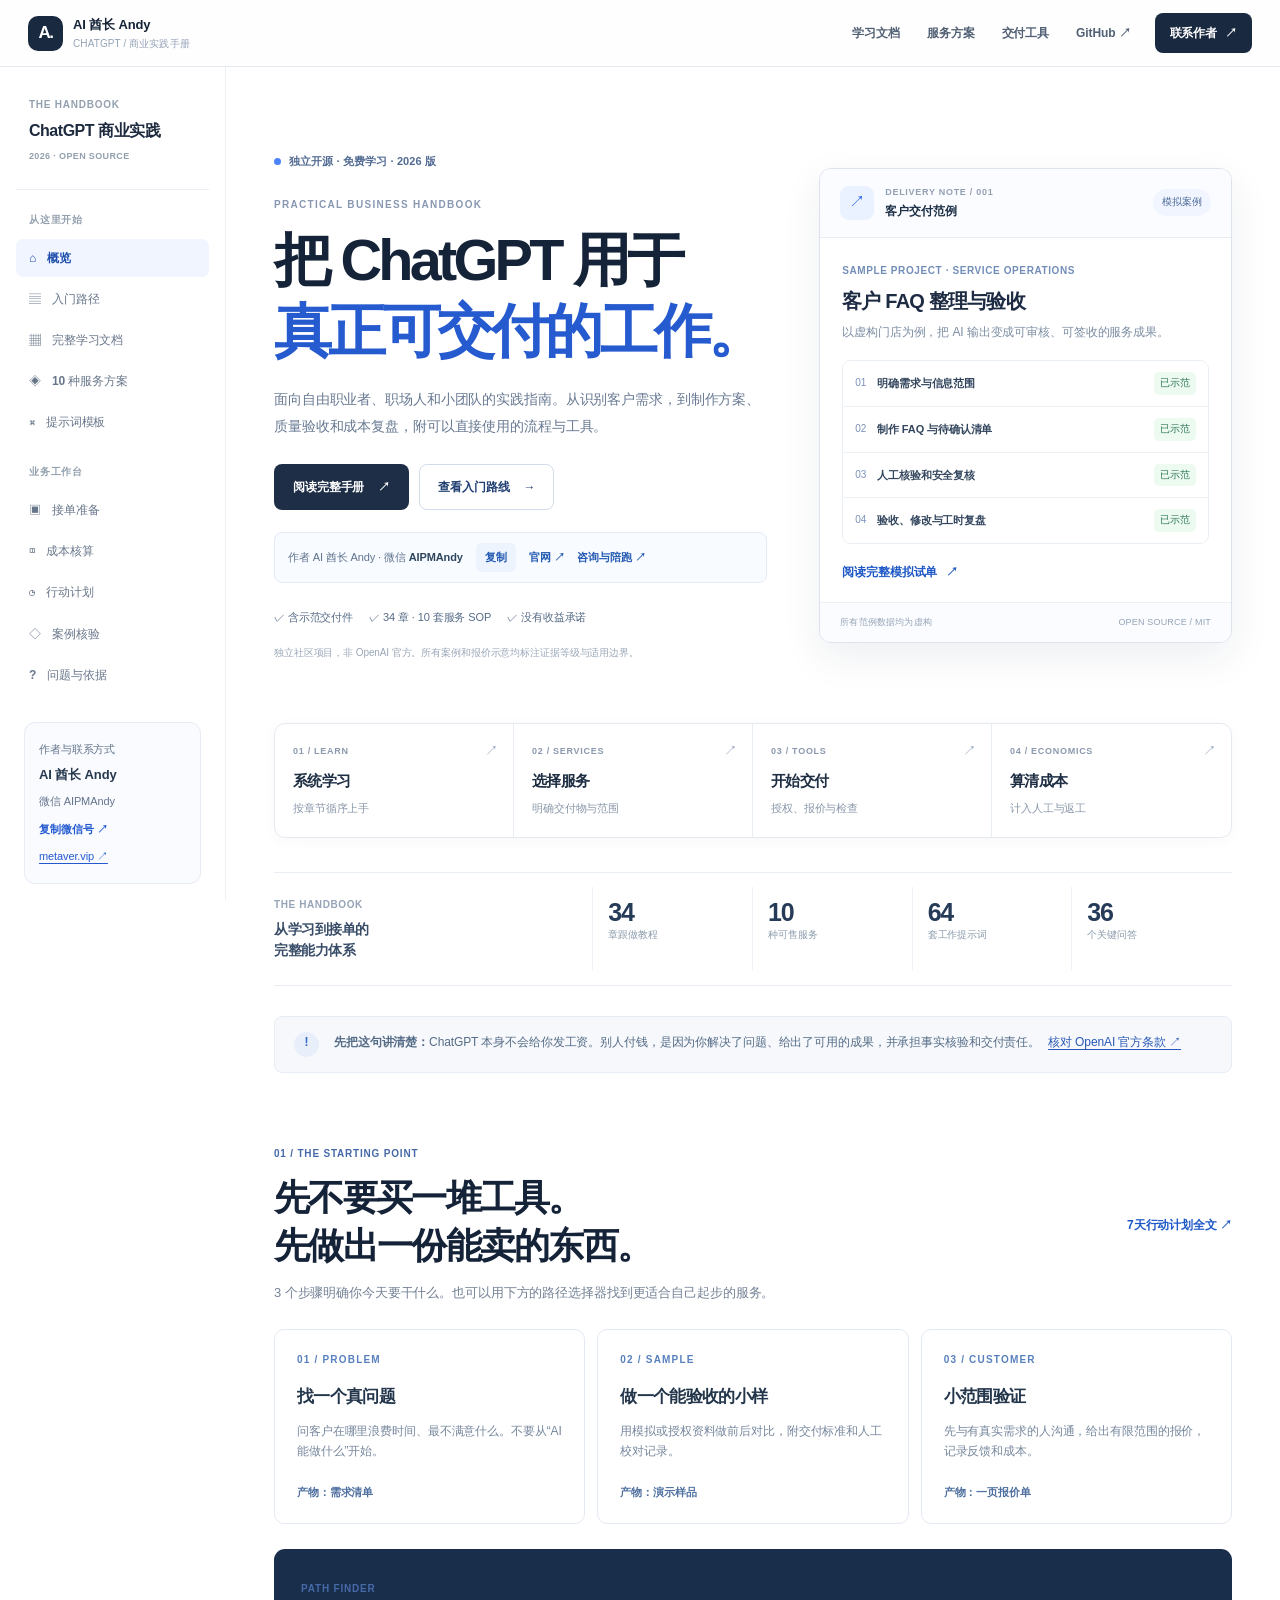
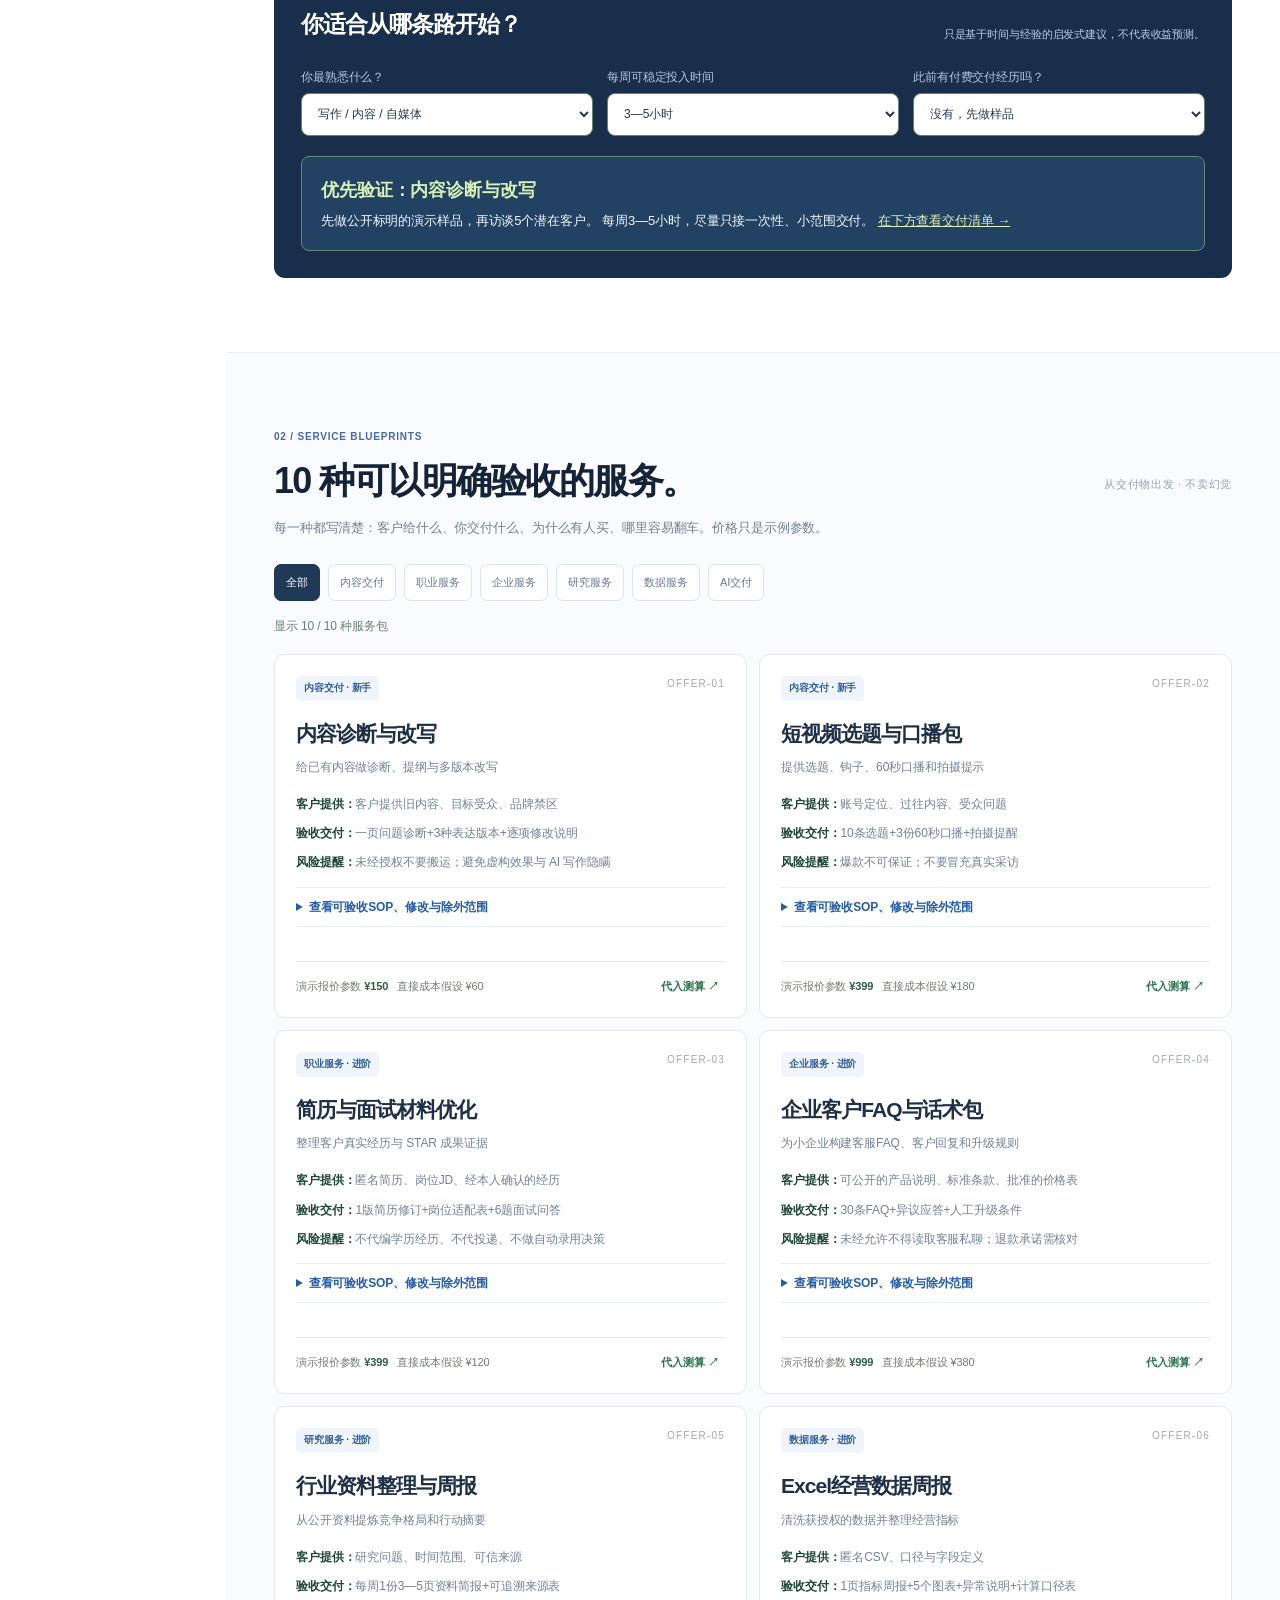
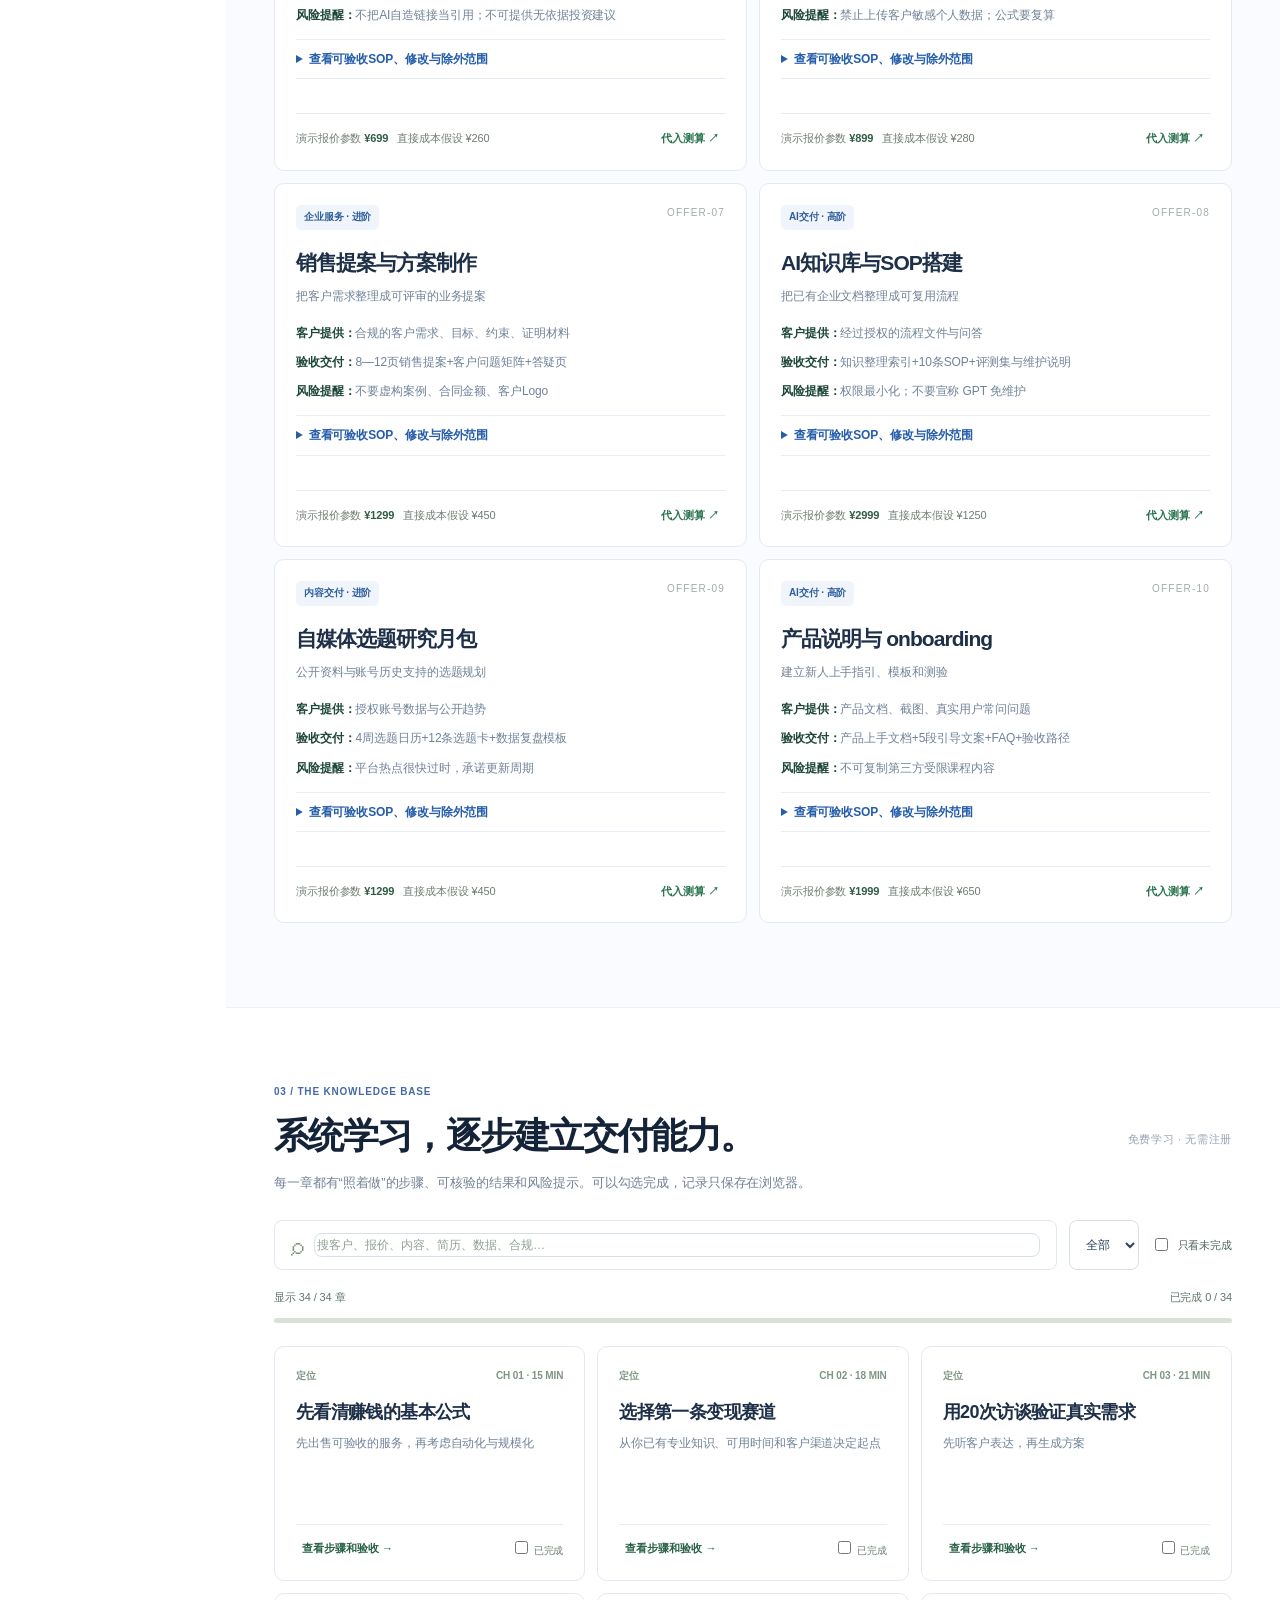
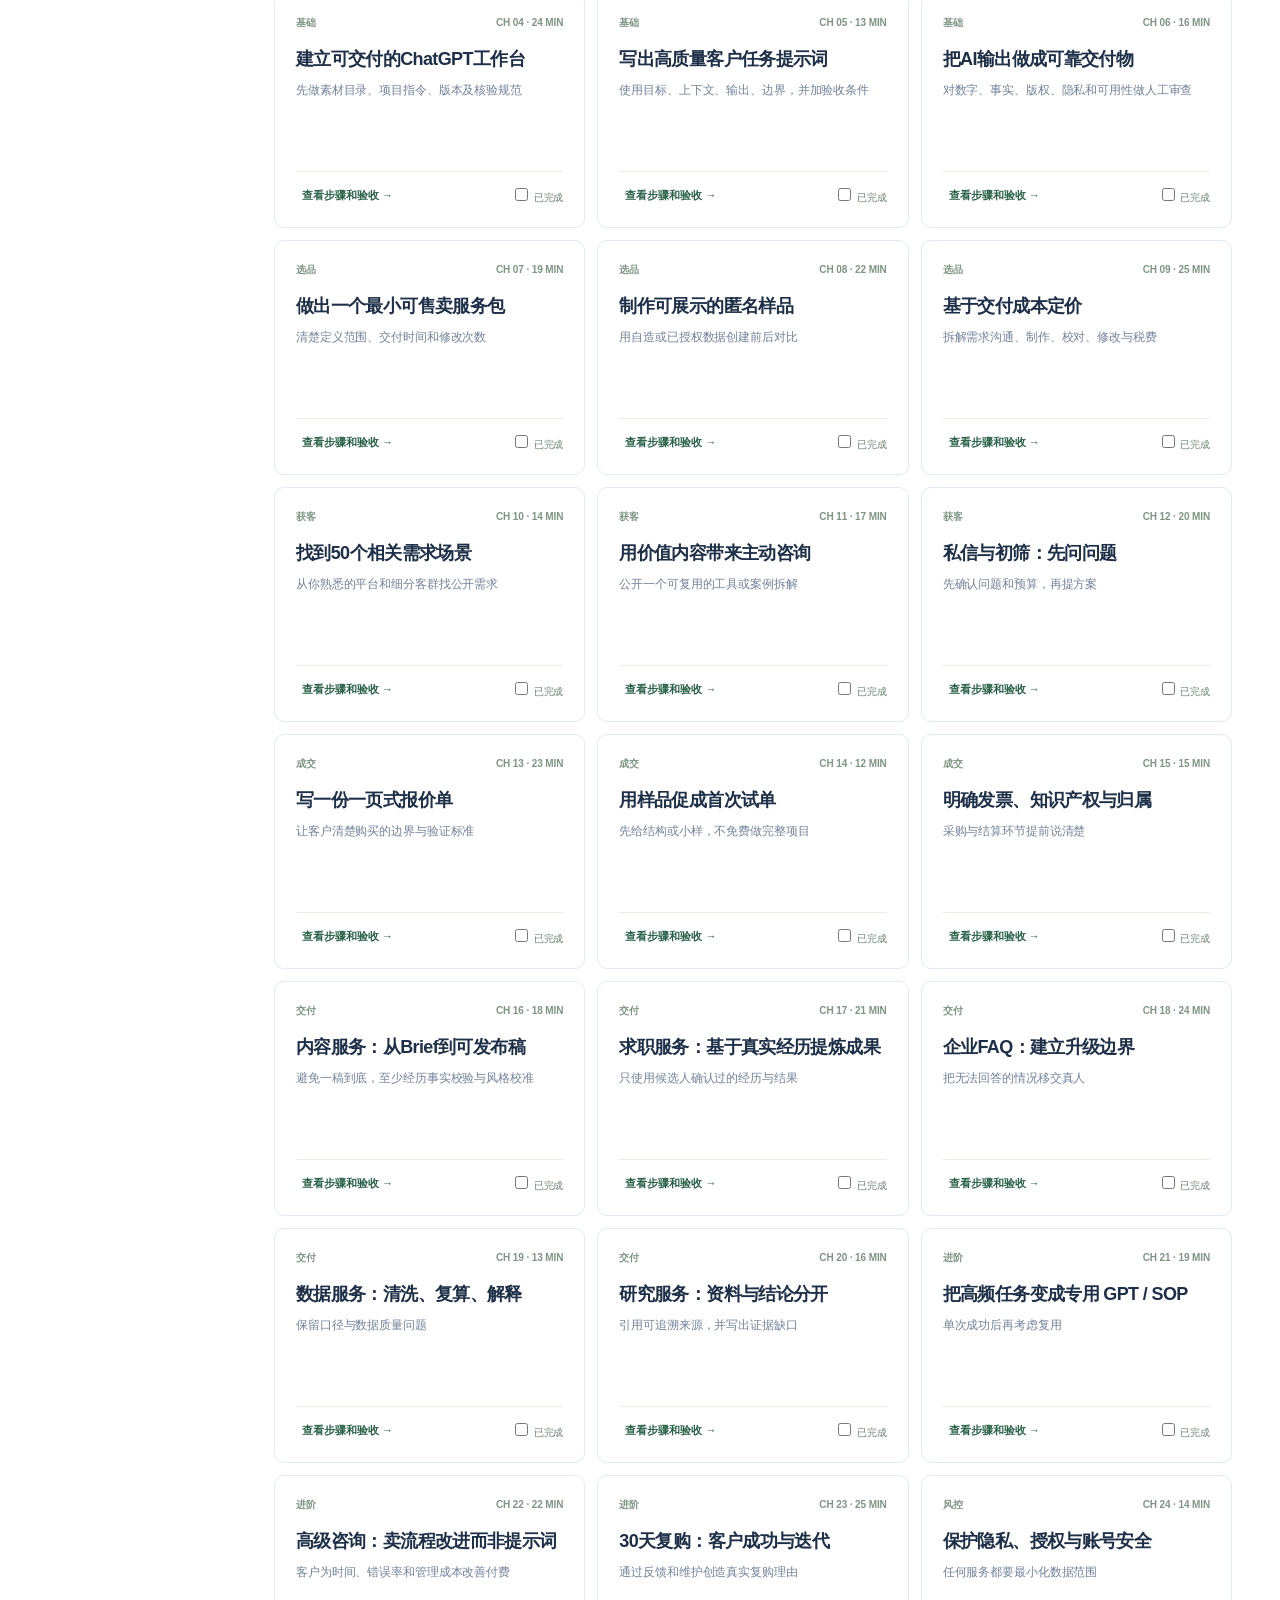
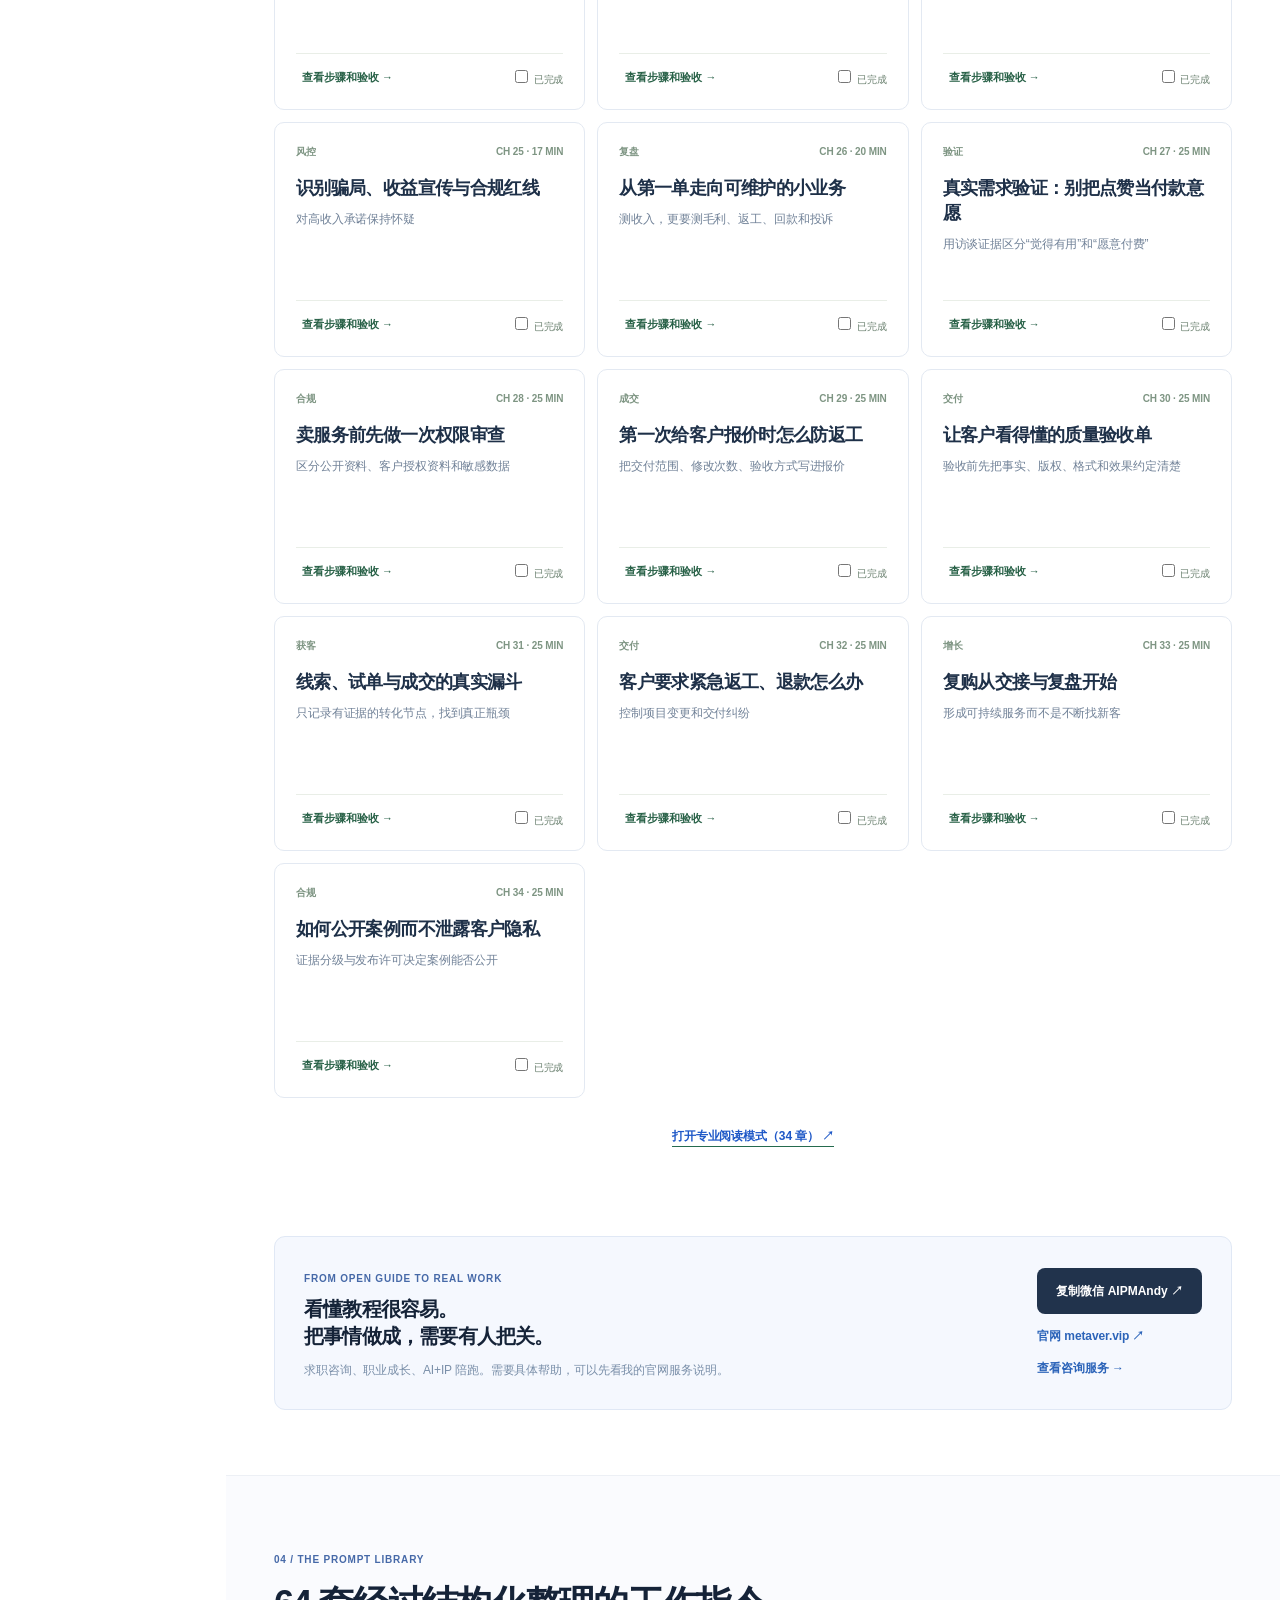
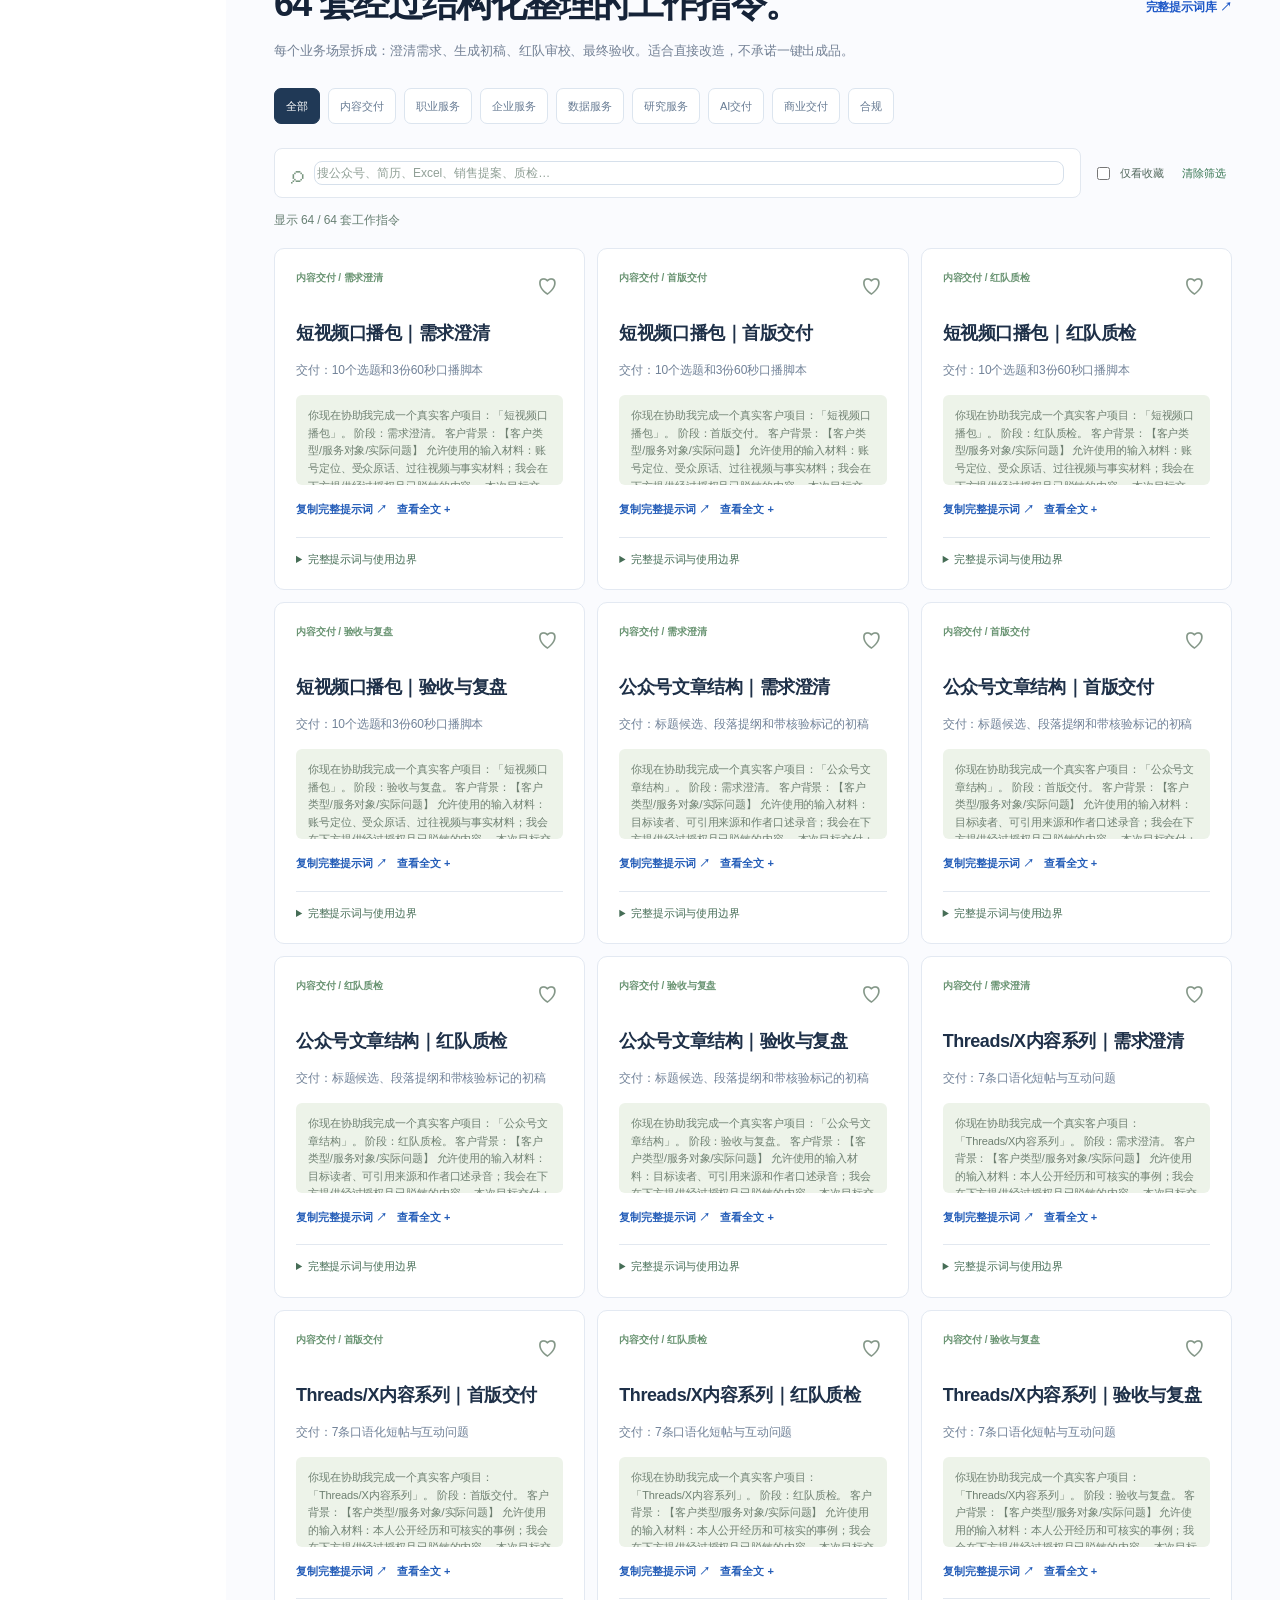
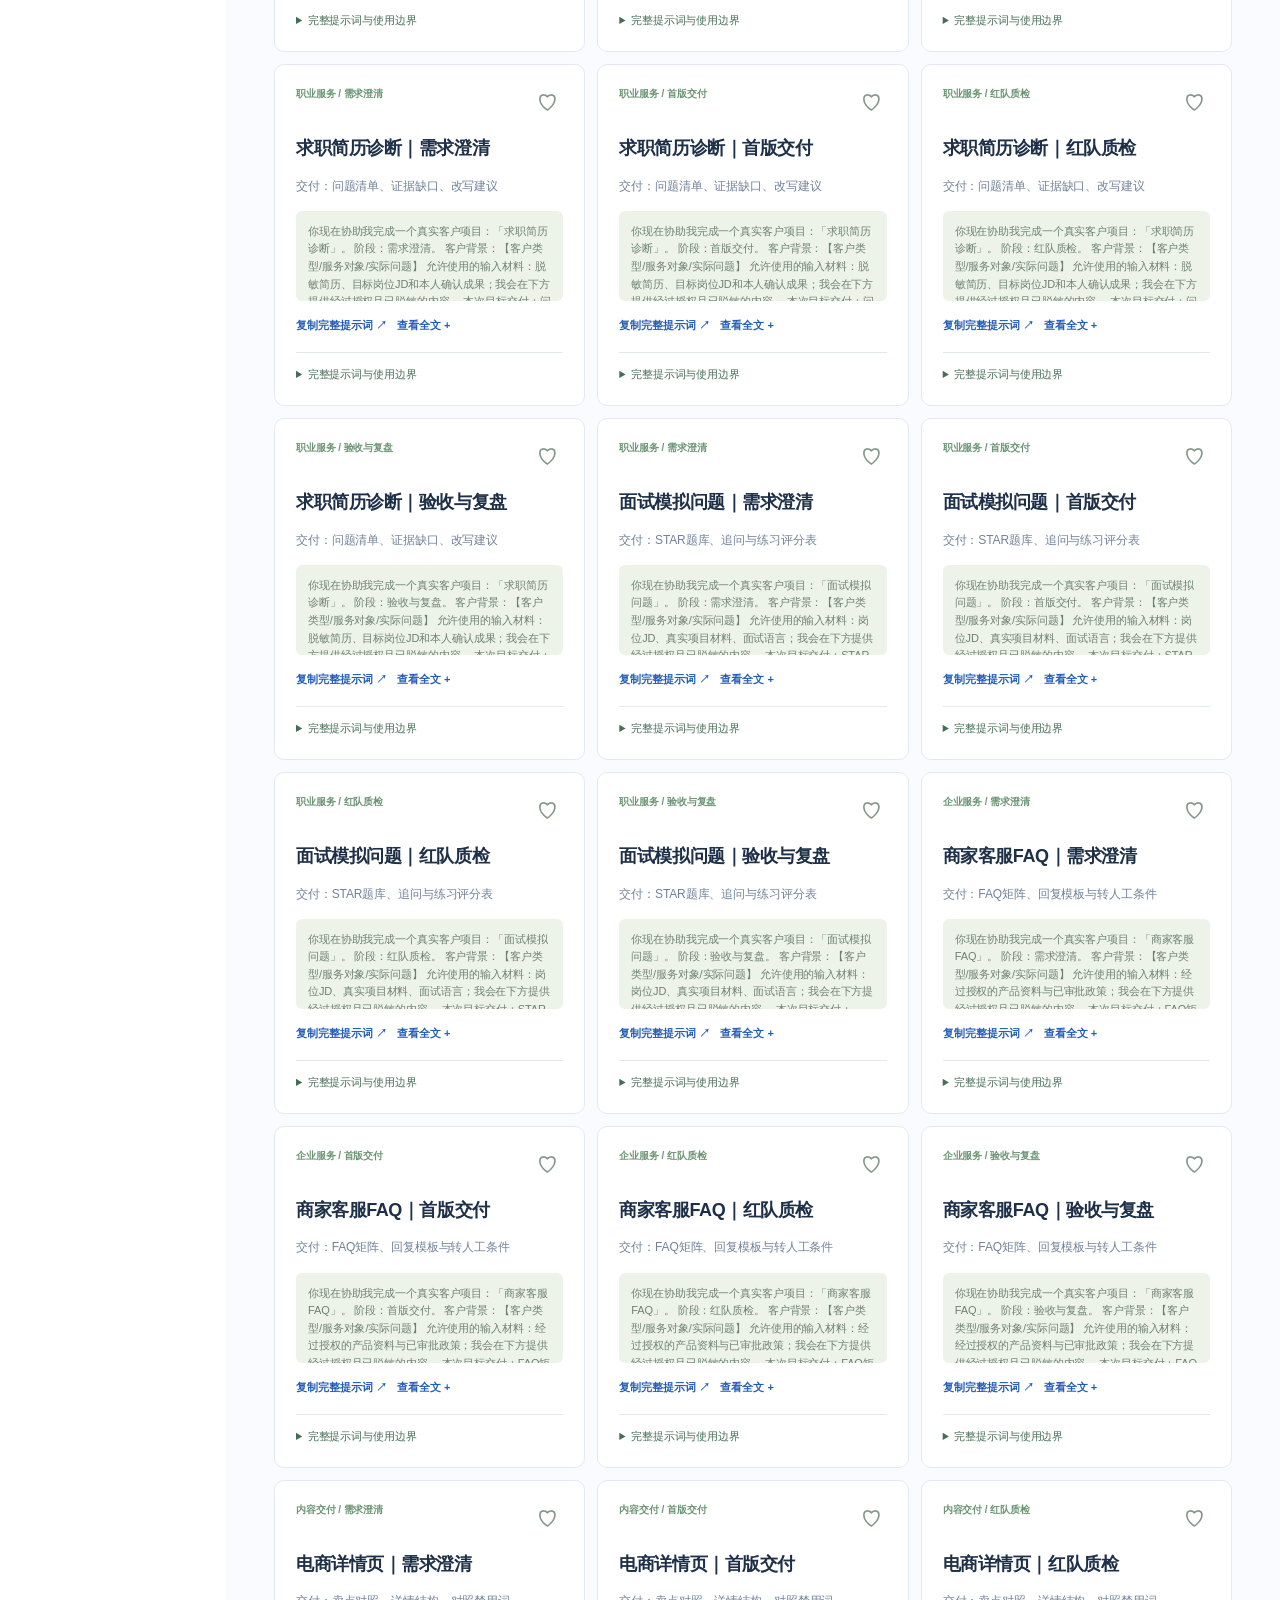
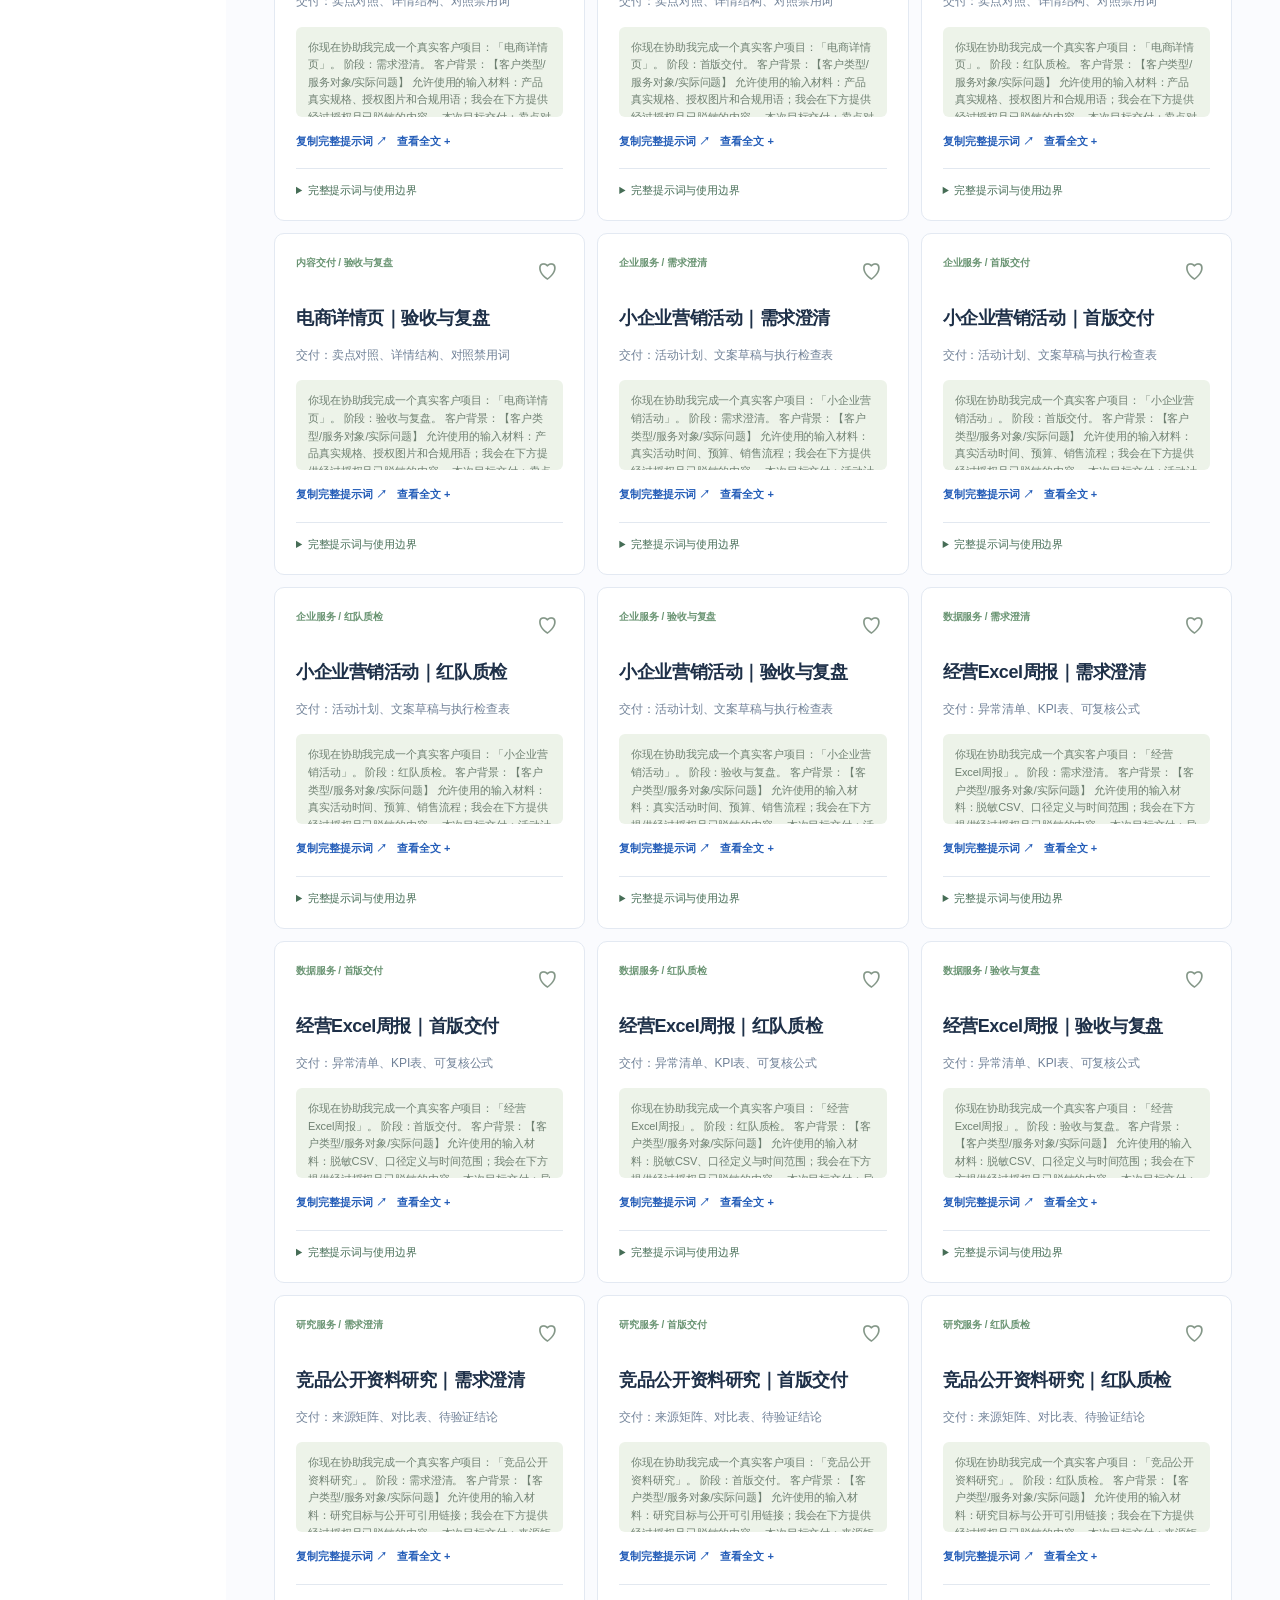
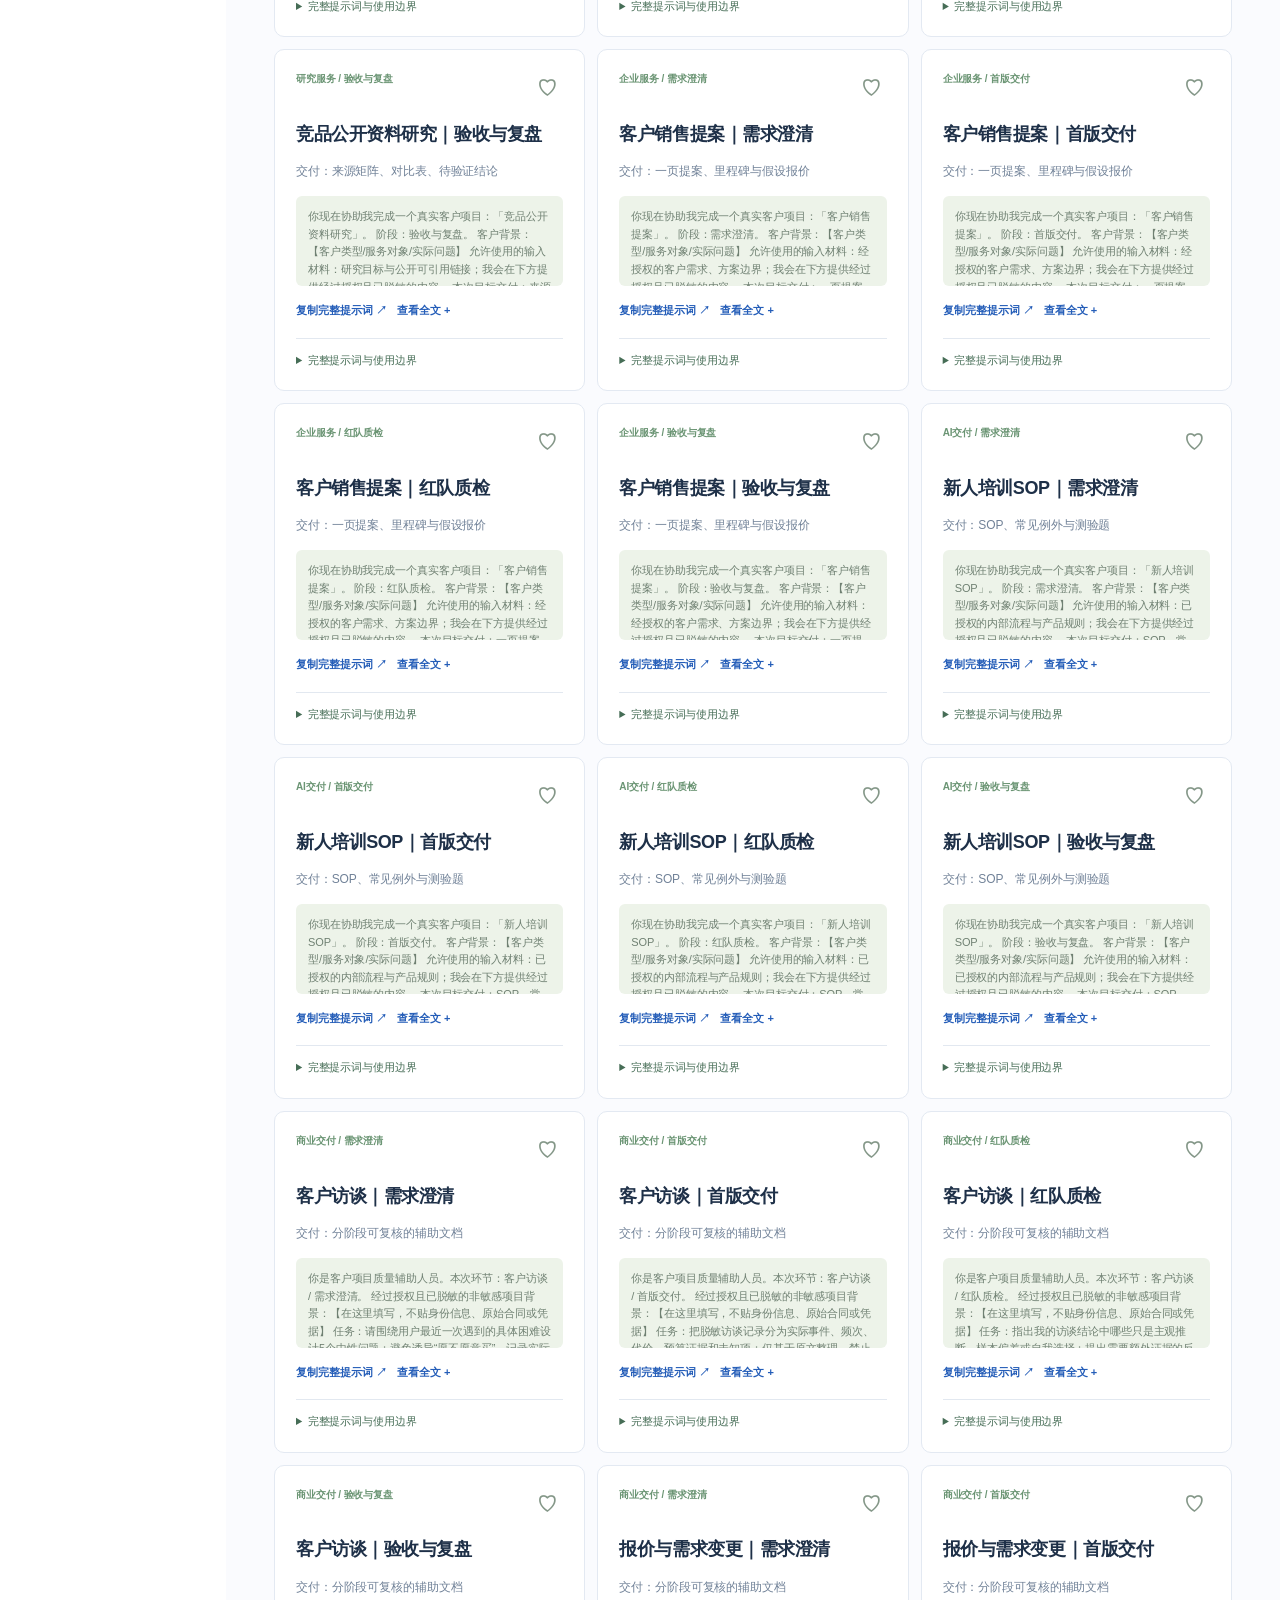
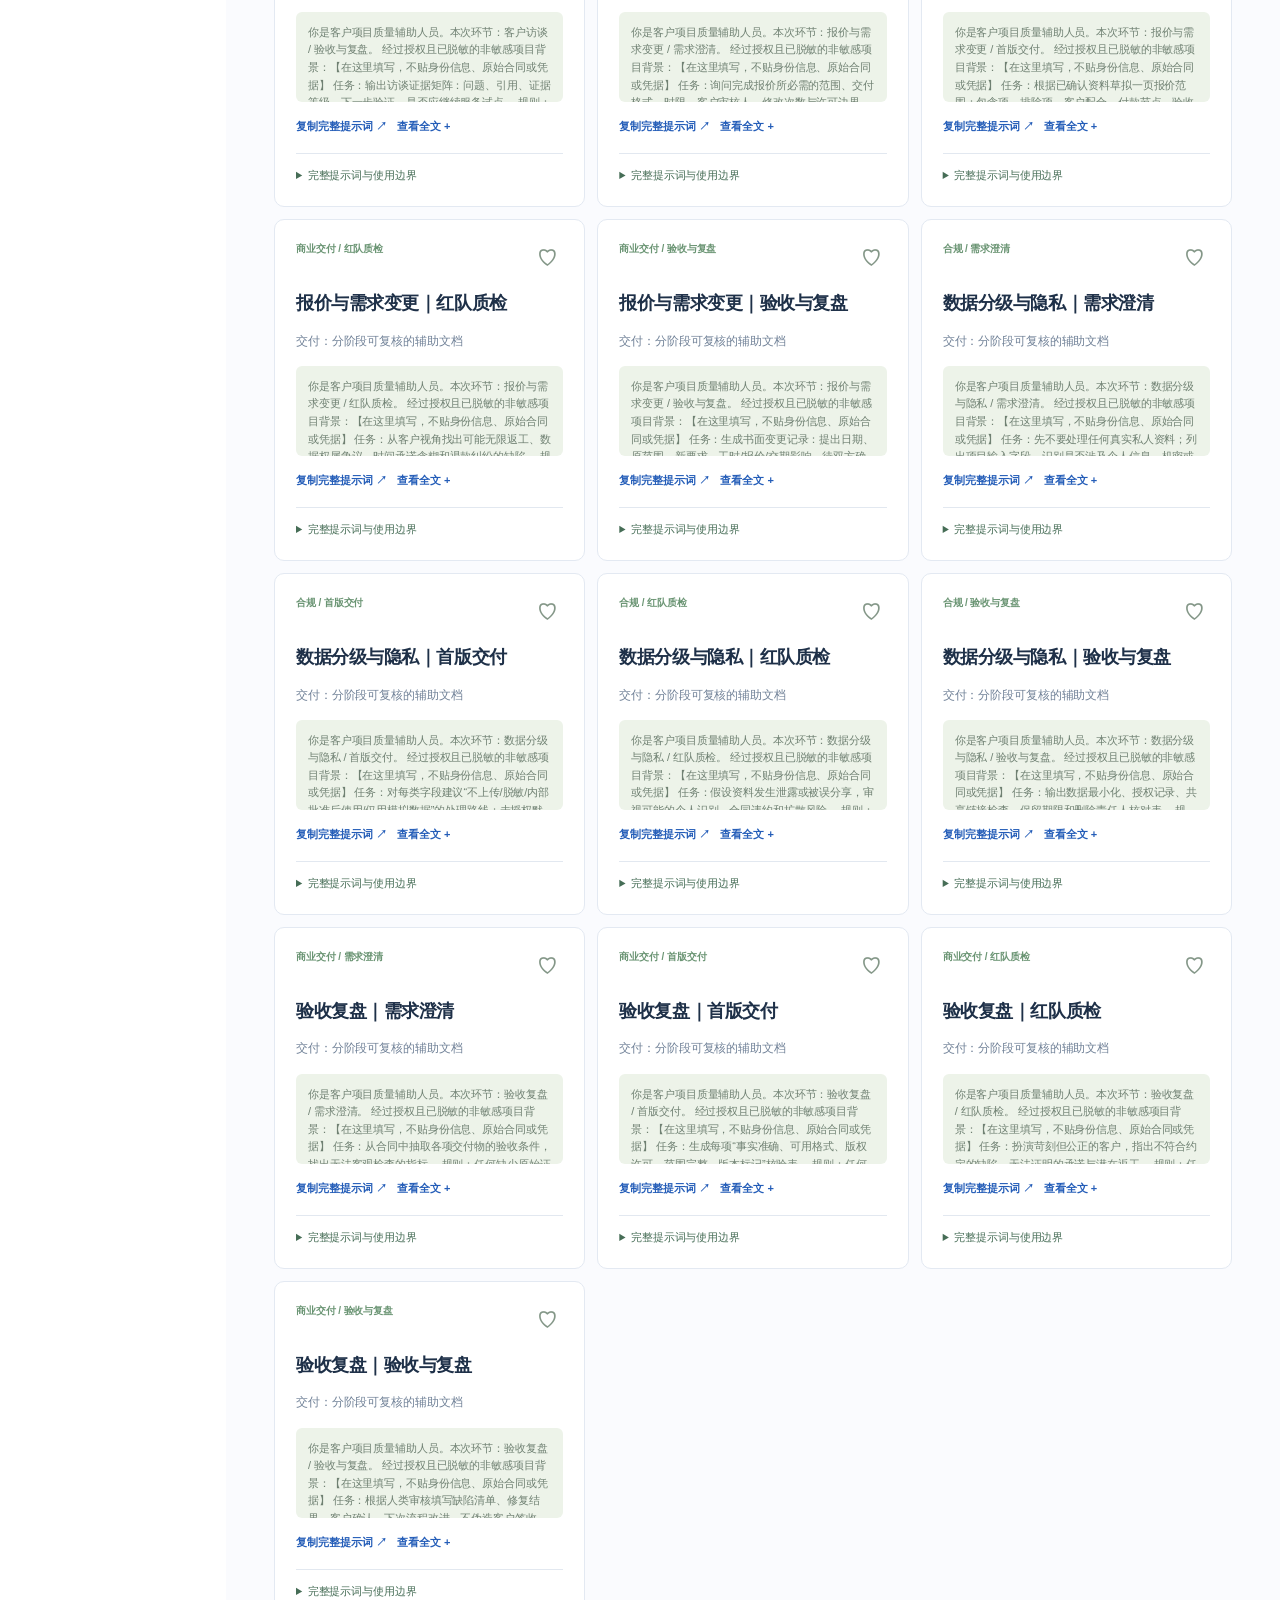
==== commit f186a374: "design: Studio v4 docs-first information architecture and chapter reader" ====
--- a/index.html
+++ b/index.html
@@ -5,30 +5,24 @@
 <meta name="description" content="用 ChatGPT 赚钱保姆级攻略：34章实操教程、10个可售服务包、64套复制即用提示词、36个FAQ、7/30天计划、成本测算与真实案例证据分级。免费开源，附可交付模板。">
 <meta name="keywords" content="ChatGPT赚钱,AI副业,ChatGPT使用教程,ChatGPT商业变现,AI接单,AI商业化,开源项目,AI酋长Andy">
 <title>用 ChatGPT 赚钱保姆级攻略｜从零到第一份可交付服务 · AI酋长Andy</title>
-<link rel="canonical" href="https://aipmandy.github.io/chatgpt-income-handbook/"><link rel="icon" href="assets/favicon.svg" type="image/svg+xml"><link rel="stylesheet" href="style.css"><link rel="stylesheet" href="professional.css">
+<link rel="canonical" href="https://aipmandy.github.io/chatgpt-income-handbook/"><link rel="icon" href="assets/favicon.svg" type="image/svg+xml"><link rel="stylesheet" href="style.css"><link rel="stylesheet" href="studio.css">
 <meta property="og:type" content="website"><meta property="og:title" content="用 ChatGPT 赚钱保姆级攻略 · 从0到第一份可交付服务"><meta property="og:description" content="34章教程 × 64套提示词 × 10种服务包 × 成本计算器，免费开源"><meta property="og:url" content="https://aipmandy.github.io/chatgpt-income-handbook/"><meta property="og:image" content="https://aipmandy.github.io/chatgpt-income-handbook/assets/social-preview.png">
 <meta name="twitter:card" content="summary_large_image">
 </head>
 <body>
 <a class="skip" href="#content">跳到正文</a>
-<header class="topbar"><div class="container header-inner"><a class="logo" href="#top" aria-label="返回顶部"><span class="logo-icon">A<span>.</span></span><span><b>ANDY / FIELD GUIDE</b><small>CHATGPT · BUSINESS HANDBOOK</small></span></a><nav aria-label="主导航"><a href="#paths">服务路径</a><a href="#lessons">操作教程</a><a href="#prompts">提示词库</a><a href="#toolkit">工作台</a><a href="#calculator">成本计算器</a><a class="nav-contact" href="#contact" aria-label="查看 Andy 微信和官网">微信 / 官网 ↗</a><a class="nav-github" href="https://github.com/AIPMAndy/chatgpt-income-handbook" target="_blank" rel="noopener noreferrer">GitHub ↗</a></nav></div></header>
+<header class="topbar"><div class="header-inner"><a class="logo" href="#top" aria-label="返回首页"><span class="logo-icon">A.</span><span><b>AI 酋长 Andy</b><small>CHATGPT / 商业实践手册</small></span></a><nav aria-label="顶部导航"><a href="handbook.html">学习文档</a><a href="#paths">服务方案</a><a href="#toolkit">交付工具</a><a href="https://github.com/AIPMAndy/chatgpt-income-handbook" target="_blank" rel="noopener noreferrer">GitHub ↗</a></nav><div class="header-actions"><a class="nav-contact" href="#contact">联系作者 <span aria-hidden="true">↗</span></a></div></div></header>
+<div class="site-shell">
+<aside class="site-aside" aria-label="章节目录"><div class="rail-inner"><div class="rail-brand"><span class="rail-overline">THE HANDBOOK</span><strong>ChatGPT 商业实践</strong><span class="rail-version">2026 · OPEN SOURCE</span></div><div class="rail-group-title">从这里开始</div><nav class="rail-links" aria-label="本站内容目录"><a class="active" href="#top">⌂ <span>概览</span></a><a href="#start">▤ <span>入门路径</span></a><a href="handbook.html">▦ <span>完整学习文档</span></a><a href="#paths">◈ <span>10 种服务方案</span></a><a href="#prompts">⌘ <span>提示词模板</span></a></nav><div class="rail-group-title rail-second">业务工作台</div><nav class="rail-links" aria-label="工作台模块"><a href="#toolkit">▣ <span>接单准备</span></a><a href="#calculator">◫ <span>成本核算</span></a><a href="#roadmap">◷ <span>行动计划</span></a><a href="#evidence">◇ <span>案例核验</span></a><a href="#faq">? <span>问题与依据</span></a></nav><div class="rail-author"><span class="rail-author-title">作者与联系方式</span><b>AI 酋长 Andy</b><span>微信 AIPMAndy</span><button type="button" data-copy-wechat>复制微信号 ↗</button><a href="https://metaver.vip/" target="_blank" rel="noopener noreferrer">metaver.vip ↗</a></div></div></aside>
 <main id="content">
-<section class="hero container" id="top"><div class="hero-copy"><div class="eyebrow"><span class="live-dot"></span> INDEPENDENT FIELD GUIDE <span class="hero-edition">/ V3.0 DESIGN</span></div><h1>从 ChatGPT 到<br><em>可交付的商业价值。</em></h1><p class="hero-lead">CHATGPT INCOME HANDBOOK · 2026</p><p class="hero-desc">一套公开、可追溯的 ChatGPT 商业实践手册。从验证客户需求到交付、验收、复盘，把每一步落实成真实的工作成果。</p><div class="hero-actions"><a class="btn btn-dark" href="#start">开始学习 <span>↗</span></a><a class="btn btn-outline" href="#paths">探索服务路径 →</a></div><div class="hero-contact-strip" aria-label="作者官方联系方式"><span class="hero-contact-hint">作者 · AI 酋长 Andy   /   需要项目建议？</span><div class="hero-contact-identity"><span>微信 <strong>AIPMAndy</strong></span><button type="button" data-copy-wechat aria-label="复制 Andy 微信号 AIPMAndy">复制微信号 ↗</button><a href="https://metaver.vip/" target="_blank" rel="noopener noreferrer">官网 metaver.vip ↗</a><a href="https://metaver.vip/services" target="_blank" rel="noopener noreferrer">咨询与陪跑 →</a></div></div><p class="fineprint">独立社区指南，非 OpenAI 官方项目。学习和工具不保证收入；所有示例价格均为演示假设。</p><div class="hero-trust"><span><i aria-hidden="true"></i> 真实需求导向</span><span><i aria-hidden="true"></i> 可复核的交付标准</span><span><i aria-hidden="true"></i> 无收益承诺</span></div></div><div class="hero-art" aria-label="需求验证到交付验收的工作流示意图">
-  <div class="showcase-top"><div class="showcase-brand"><span class="showcase-mark">A<span>.</span></span><div><b>DELIVERY SYSTEM</b><small>A PRACTICAL FRAMEWORK</small></div></div><span class="showcase-version">PLAYBOOK / 01</span></div>
-  <div class="showcase-title"><span>WORKFLOW</span><strong>从需求到交付，<br>每一步都可验证。</strong><p>建立客户愿意付费、自己能够稳定完成的工作方式。</p></div>
-  <div class="showcase-steps" aria-label="标准交付流程">
-   <div class="showcase-step"><span class="step-digit">01</span><div><b>验证需求</b><small>客户问题 · 交付范围</small></div><span class="step-check">↗</span></div>
-   <div class="showcase-step"><span class="step-digit">02</span><div><b>形成方案</b><small>AI 协作 · 人工判断</small></div><span class="step-check">↗</span></div>
-   <div class="showcase-step"><span class="step-digit">03</span><div><b>质量验收</b><small>事实核验 · 风险控制</small></div><span class="step-check">↗</span></div>
-   <div class="showcase-step"><span class="step-digit">04</span><div><b>交付复盘</b><small>成本记录 · 客户反馈</small></div><span class="step-check">✓</span></div>
-  </div>
-  <div class="showcase-foot"><span><span class="showcase-foot-dot"></span> OPEN SOURCE · NO HYPE</span><span>BY AI 酋长 ANDY <span aria-hidden="true">↗</span></span></div>
-</div></section>
+<section class="hero container" id="top"><div class="hero-copy"><div class="eyebrow"><span class="hero-dot" aria-hidden="true"></span> 独立开源 · 免费学习 · 2026 版</div><div class="hero-kind">PRACTICAL BUSINESS HANDBOOK</div><h1>把 ChatGPT 用于<br><em>真正可交付的工作。</em></h1><p class="hero-desc">面向自由职业者、职场人和小团队的实践指南。从识别客户需求，到制作方案、质量验收和成本复盘，附可以直接使用的流程与工具。</p><div class="hero-actions"><a class="btn btn-dark" href="handbook.html">阅读完整手册 <span>↗</span></a><a class="btn btn-outline" href="#start">查看入门路线 <span>→</span></a></div><div class="hero-contact-strip"><span>作者 AI 酋长 Andy · 微信 <b>AIPMAndy</b></span><button type="button" data-copy-wechat>复制</button><a href="https://metaver.vip/" target="_blank" rel="noopener noreferrer">官网 ↗</a><a href="https://metaver.vip/services" target="_blank" rel="noopener noreferrer">咨询与陪跑 ↗</a></div><div class="hero-note"><span>✓ 含示范交付件</span><span>✓ 34 章 · 10 套服务 SOP</span><span>✓ 没有收益承诺</span></div><p class="hero-legal">独立社区项目，非 OpenAI 官方。所有案例和报价示意均标注证据等级与适用边界。</p></div>
+<div class="deliverable-panel" aria-label="虚构交付案例示范"><div class="document-header"><div class="document-icon">↗</div><div><span class="doc-label">DELIVERY NOTE / 001</span><strong>客户交付范例</strong></div><span class="document-status">模拟案例</span></div><div class="document-content"><div class="document-eyebrow">SAMPLE PROJECT · SERVICE OPERATIONS</div><h2>客户 FAQ 整理与验收</h2><p>以虚构门店为例，把 AI 输出变成可审核、可签收的服务成果。</p><div class="doc-progress"><div><span>01</span><b>明确需求与信息范围</b><i>已示范</i></div><div><span>02</span><b>制作 FAQ 与待确认清单</b><i>已示范</i></div><div><span>03</span><b>人工核验和安全复核</b><i>已示范</i></div><div><span>04</span><b>验收、修改与工时复盘</b><i>已示范</i></div></div><a class="doc-link" href="docs/END-TO-END-TRIAL.md">阅读完整模拟试单 <span>↗</span></a></div><div class="document-footer"><span>所有范例数据均为虚构</span><span>OPEN SOURCE / MIT</span></div></div></section>
+<section class="container quick-index" aria-label="快速进入最常用的内容"><a href="handbook.html"><span class="quick-serial">01 / LEARN</span><strong>系统学习</strong><span>按章节循序上手</span><i>↗</i></a><a href="#paths"><span class="quick-serial">02 / SERVICES</span><strong>选择服务</strong><span>明确交付物与范围</span><i>↗</i></a><a href="#toolkit"><span class="quick-serial">03 / TOOLS</span><strong>开始交付</strong><span>授权、报价与检查</span><i>↗</i></a><a href="#calculator"><span class="quick-serial">04 / ECONOMICS</span><strong>算清成本</strong><span>计入人工与返工</span><i>↗</i></a></section>
 <section class="container counters" aria-label="指南数据"><div class="counters-intro"><small>THE HANDBOOK</small><strong>从学习到接单的<br>完整能力体系</strong></div><div><strong id="countLessons">34</strong><span>章跟做教程</span></div><div><strong id="countOffers">10</strong><span>种可售服务</span></div><div><strong id="countPrompts">64</strong><span>套工作提示词</span></div><div><strong id="countFaq">36</strong><span>个关键问答</span></div></section>
 <section class="container signal-note"><span class="signal-icon">!</span><p><strong>先把这句讲清楚：</strong>ChatGPT 本身不会给你发工资。别人付钱，是因为你解决了问题、给出了可用的成果，并承担事实核验和交付责任。<a href="https://openai.com/policies/terms-of-use/" target="_blank" rel="noopener noreferrer">核对 OpenAI 官方条款 ↗</a></p></section>
 <section class="container start-section" id="start"><div class="section-head"><div><div class="kicker">01 / THE STARTING POINT</div><h2>先不要买一堆工具。<br>先做出一份能卖的东西。</h2><p>3 个步骤明确你今天要干什么。也可以用下方的路径选择器找到更适合自己起步的服务。</p></div><a class="subtle-link" href="guides/7-DAY-PLAN.md">7天行动计划全文 ↗</a></div><div class="steps-grid"><article class="step"><span>01 / PROBLEM</span><h3>找一个真问题</h3><p>问客户在哪里浪费时间、最不满意什么。不要从“AI能做什么”开始。</p><strong>产物：需求清单</strong></article><article class="step"><span>02 / SAMPLE</span><h3>做一个能验收的小样</h3><p>用模拟或授权资料做前后对比，附交付标准和人工校对记录。</p><strong>产物：演示样品</strong></article><article class="step"><span>03 / CUSTOMER</span><h3>小范围验证</h3><p>先与有真实需求的人沟通，给出有限范围的报价，记录反馈和成本。</p><strong>产物：一页报价单</strong></article></div><div class="finder"><div class="finder-top"><div><span class="tiny-kicker">PATH FINDER</span><h3>你适合从哪条路开始？</h3></div><p>只是基于时间与经验的启发式建议，不代表收益预测。</p></div><div class="finder-grid"><label>你最熟悉什么？<select id="finderSkill"><option value="content">写作 / 内容 / 自媒体</option><option value="career">职场 / 求职 / 人力资源</option><option value="business">销售 / 运营 / 客户服务</option><option value="data">Excel / 数据 / 产品 / 技术</option></select></label><label>每周可稳定投入时间<select id="finderTime"><option value="short">3—5小时</option><option value="medium">6—12小时</option><option value="long">12小时以上</option></select></label><label>此前有付费交付经历吗？<select id="finderExperience"><option value="new">没有，先做样品</option><option value="yes">有，可向现有客户推荐</option></select></label></div><div id="finderResult" class="finder-result" role="status" aria-live="polite"></div></div></section>
 <section class="section tint" id="paths"><div class="container"><div class="section-head"><div><div class="kicker">02 / SERVICE BLUEPRINTS</div><h2>10 种可以明确验收的服务。</h2><p>每一种都写清楚：客户给什么、你交付什么、为什么有人买、哪里容易翻车。价格只是示例参数。</p></div><span class="section-side">从交付物出发 · 不卖幻觉</span></div><div class="chips" id="offerFilters" role="group" aria-label="按服务类别筛选"></div><div id="offerCount" class="count-label" role="status"></div><div id="offerGrid" class="offer-grid"></div></div></section>
-<section class="container section" id="lessons"><div class="section-head"><div><div class="kicker">03 / THE KNOWLEDGE BASE</div><h2>系统学习，逐步建立交付能力。</h2><p>每一章都有“照着做”的步骤、可核验的结果和风险提示。可以勾选完成，记录只保存在浏览器。</p></div><span class="section-side">免费学习 · 无需注册</span></div><div class="toolbar"><label class="search"><span aria-hidden="true">⌕</span><span class="sr-only">搜索章节</span><input type="search" id="lessonSearch" placeholder="搜客户、报价、内容、简历、数据、合规…" autocomplete="off"></label><label class="selectbox"><span class="sr-only">课程分类</span><select id="lessonCategory"><option value="全部">全部分类</option></select></label><label class="small-check"><input type="checkbox" id="lessonUndone">只看未完成</label></div><div class="lesson-meta"><span id="lessonCount" role="status"></span><span id="progressCount">已完成 0 / 34</span></div><div class="progress-track" aria-label="章节完成进度"><div id="progressBar"></div></div><div id="lessonGrid" class="lesson-grid"></div><div class="read-more"><a href="docs/COMPLETE-GUIDE.md">不想点卡片？阅读完整文字版（34章） ↗</a></div></section>
+<section class="container section" id="lessons"><div class="section-head"><div><div class="kicker">03 / THE KNOWLEDGE BASE</div><h2>系统学习，逐步建立交付能力。</h2><p>每一章都有“照着做”的步骤、可核验的结果和风险提示。可以勾选完成，记录只保存在浏览器。</p></div><span class="section-side">免费学习 · 无需注册</span></div><div class="toolbar"><label class="search"><span aria-hidden="true">⌕</span><span class="sr-only">搜索章节</span><input type="search" id="lessonSearch" placeholder="搜客户、报价、内容、简历、数据、合规…" autocomplete="off"></label><label class="selectbox"><span class="sr-only">课程分类</span><select id="lessonCategory"><option value="全部">全部分类</option></select></label><label class="small-check"><input type="checkbox" id="lessonUndone">只看未完成</label></div><div class="lesson-meta"><span id="lessonCount" role="status"></span><span id="progressCount">已完成 0 / 34</span></div><div class="progress-track" aria-label="章节完成进度"><div id="progressBar"></div></div><div id="lessonGrid" class="lesson-grid"></div><div class="read-more"><a href="handbook.html">打开专业阅读模式（34 章） ↗</a></div></section>
 <section class="mini-contact container"><div><span class="tiny-kicker">FROM OPEN GUIDE TO REAL WORK</span><h3>看懂教程很容易。<br>把事情做成，需要有人把关。</h3><p>求职咨询、职业成长、AI+IP 陪跑。需要具体帮助，可以先看我的官网服务说明。</p></div><div class="mini-contact-actions"><button type="button" class="btn btn-dark" data-copy-wechat>复制微信 AIPMAndy ↗</button><a href="https://metaver.vip/" target="_blank" rel="noopener noreferrer">官网 metaver.vip ↗</a><a href="https://metaver.vip/services" target="_blank" rel="noopener noreferrer">查看咨询服务 →</a></div></section>
 <section class="section tint" id="prompts"><div class="container"><div class="section-head"><div><div class="kicker">04 / THE PROMPT LIBRARY</div><h2>64 套经过结构化整理的工作指令。</h2><p>每个业务场景拆成：澄清需求、生成初稿、红队审校、最终验收。适合直接改造，不承诺一键出成品。</p></div><a class="subtle-link" href="docs/PROMPT-LIBRARY.md">完整提示词库 ↗</a></div><div class="chips" id="promptFilters" role="group" aria-label="按场景筛选提示词"></div><div class="toolbar"><label class="search"><span aria-hidden="true">⌕</span><span class="sr-only">搜索提示词</span><input type="search" id="promptSearch" placeholder="搜公众号、简历、Excel、销售提案、质检…"></label><label class="small-check"><input id="onlyFavorite" type="checkbox">仅看收藏</label><button class="text-btn" id="clearPrompts">清除筛选</button></div><div id="promptCount" class="count-label" role="status"></div><div id="promptGrid" class="prompt-grid"></div></div></section>
 
@@ -51,9 +45,10 @@
 <section class="container section" id="cases"><div class="section-head"><div><div class="kicker">08 / EVIDENCE, NOT HYPE</div><h2>真实经历必须说清证据等级。</h2><p>下面的案例属于作者自述，未在仓库提供完整独立核验材料。用于讨论方法，不用来制造“跟着做一定赚钱”的暗示。</p></div></div><div id="casesGrid" class="case-grid"></div><div class="read-more"><a href="docs/DEMO-CASE-LAB.md">查看4个醒目标注的模拟案例 ↗</a> · <a href="templates/CASE-STUDY.md">用统一模板贡献可复核案例 ↗</a></div></section>
 <section class="section evidence-section" id="evidence"><div class="container"><div class="section-head"><div><div class="kicker">09 / VERIFIABLE CASES</div><h2>这条赚钱案例，<br>到底能不能公开宣传？</h2><p>给案例贴对证据标签，避免把模拟作品、意向客户或单次付款写成收益保证。此工具不收集输入，也不能替代客户授权。</p></div><a class="subtle-link" href="docs/EVIDENCE-PUBLICATION.md">阅读完整证据标准 ↗</a></div><div class="evidence-gate tool-panel"><div class="evidence-fields"><label>案例现有证据<select id="evidenceLevel"><option value="demo">D：模拟演示，没有真实订单</option><option value="self">C：作者自述，没有独立凭证</option><option value="accepted">B：客户签收或验收，未公开独立证据</option><option value="public">A：具有可公开复核的材料</option></select></label><label>客户是否授权公开相关信息？<select id="evidencePermission"><option value="unknown">不确定，尚未确认</option><option value="no">未获得公开授权</option><option value="yes">已明确授权公开该范围</option></select></label><label>是否有足够公开材料证明具体结论？<select id="evidenceArtifact"><option value="no">没有，或只可私下核验</option><option value="yes">有，且已审查隐私和第三方权利</option></select></label></div><p id="evidenceResult" class="tool-result warning" role="status" aria-live="polite">演示内容只能作为模拟案例发布，不得标注客户成交或实际收入。</p></div></div></section>
 <section class="section tint" id="faq"><div class="container"><div class="section-head"><div><div class="kicker">10 / THE FAQ</div><h2>36 个问题，把坑讲清楚。</h2><p>关于成本、模型能力、版权、个人信息、收益宣传和客户沟通。</p></div></div><div class="toolbar"><label class="search"><span aria-hidden="true">⌕</span><span class="sr-only">搜索常见问题</span><input id="faqSearch" placeholder="搜隐私、Plus、API、版权、第一单…"></label></div><div id="faqList" class="faq-list"></div><div class="read-more"><a href="docs/SOURCES.md">查看官方依据与核对日期 ↗</a></div></div></section>
-<section class="container section" id="sources"><div class="section-head"><div><div class="kicker">08 / REFER TO SOURCES</div><h2>不靠“听说”，保留官方出处。</h2><p>以下为官方资料，链接与功能细节会更新；读者应以实际账号权限和最新官方条款为准。</p></div><span class="section-side">最后人工核对：2026.10.22</span></div><div id="sourcesGrid" class="sources-grid"></div></section>
+<section class="container section" id="sources"><div class="section-head"><div><div class="kicker">11 / SOURCES & REFERENCES</div><h2>不靠“听说”，保留官方出处。</h2><p>以下为官方资料，链接与功能细节会更新；读者应以实际账号权限和最新官方条款为准。</p></div><span class="section-side">最后人工核对：2026.10.22</span></div><div id="sourcesGrid" class="sources-grid"></div></section>
 <section class="contact" id="contact"><div class="container contact-inner"><div><div class="kicker">11 / THE AUTHOR</div><h2>让 AI 真正进入<br>你的工作与业务。</h2><p>我是 AI 酋长 Andy。曾在互联网公司做 AI 产品与业务管理，也在做 AI 内容、职业咨询和陪跑。教程免费开放，具体商业服务请先看官网说明。</p><p class="contact-disclaimer">咨询或陪跑属于独立付费服务。不承诺副业第一单、收入增长或特定 Offer。</p></div><div class="contact-card"><small>添加微信 · 请备注「ChatGPT赚钱指南」</small><strong>AIPMAndy</strong><button class="btn btn-dark" type="button" data-copy-wechat>复制微信号 ↗</button><div class="contact-line"></div><small>官网与服务介绍</small><a class="contact-domain" href="https://metaver.vip/" target="_blank" rel="noopener noreferrer">metaver.vip ↗</a><a class="contact-service" href="https://metaver.vip/services" target="_blank" rel="noopener noreferrer">查看 AI+IP / 职业陪跑服务 →</a></div></div></section>
 </main>
+</div>
 <footer class="footer container"><span>© 2026 AI 酋长 Andy · <a href="LICENSE">MIT License</a> · 独立开源项目</span><span><a href="https://github.com/AIPMAndy/chatgpt-income-handbook" target="_blank" rel="noopener noreferrer">GitHub</a> · <a href="docs/ADVERSARIAL-AUDIT.md">质量审计</a> · <a href="https://metaver.vip/" target="_blank" rel="noopener noreferrer">官网 metaver.vip</a> · <a href="#contact">微信 AIPMAndy</a></span></footer>
 <dialog id="lessonDialog" aria-labelledby="dialogTitle"><div class="dialog-body" id="dialogBody"></div><button type="button" class="dialog-close" id="closeDialog" aria-label="关闭章节">×</button></dialog>
 <div id="toast" class="toast" role="status" aria-live="polite" hidden></div><noscript><p class="nojs container">当前浏览器禁用 JavaScript。你仍可阅读<a href="docs/COMPLETE-GUIDE.md">34 章文字版</a>及<a href="docs/PROMPT-LIBRARY.md">64 套提示词</a>。</p></noscript>
--- a/studio.css
+++ b/studio.css
@@ -0,0 +1,27 @@
+/* Studio Edition v4: editorial documentation design, zero external fonts or analytics */
+:root{--page:#fff;--ink:#152338;--muted:#64748b;--line:#e2e8f0;--accent:#2563eb;--leaf:#2563eb;--teal:#152338;--warm:#edf3ff;--paper:#fff;--dark:#111f36;--shadow:0 8px 25px #0f172a0a;color-scheme:light}
+html{scroll-padding-top:91px}body{background:#fff;color:var(--ink);font-family:-apple-system,BlinkMacSystemFont,"SF Pro Display","SF Pro Text","PingFang SC","Microsoft YaHei",sans-serif;font-size:14px;line-height:1.68;letter-spacing:-.008em}body *{box-sizing:border-box}a{text-decoration:none}button,select,input,textarea{font-family:inherit}button:focus-visible,a:focus-visible,input:focus-visible,select:focus-visible,summary:focus-visible{outline:3px solid #93b4ff;outline-offset:3px}
+.topbar{height:67px;background:#fffefeeF;backdrop-filter:blur(18px);border-bottom:1px solid #e5eaf2;position:sticky;top:0;z-index:80}.header-inner{height:66px;display:flex;align-items:center;gap:24px;max-width:1550px;width:calc(100% - 56px);margin:auto}.logo{display:flex;align-items:center;gap:10px;min-width:0}.logo-icon{font-size:17px;font-weight:800;display:flex;align-items:center;justify-content:center;width:35px;height:35px;color:white;border-radius:10px;background:#192940;letter-spacing:-.09em}.logo b{font-size:13px;letter-spacing:-.01em;font-weight:780;white-space:nowrap}.logo small{font-size:10px;color:#94a3b8;letter-spacing:.01em}.topbar nav{display:flex;align-items:center;margin-left:auto;gap:27px}.topbar nav a{font-size:12px;font-weight:640;color:#516074;white-space:nowrap}.topbar nav a:hover{color:#1d4ed8}.header-actions{display:flex;align-items:center}.header-actions .nav-contact{display:inline-flex;align-items:center;gap:8px;background:#192940;color:#fff;font-size:12px;font-weight:690;border-radius:8px;padding:10px 15px;white-space:nowrap}.header-actions .nav-contact:hover{background:#283f5b;color:white}
+.site-shell{display:grid;grid-template-columns:226px minmax(0,1fr);max-width:1550px;margin:0 auto;min-width:0}.site-aside{border-right:1px solid #ecf0f5;position:sticky;top:67px;height:calc(100vh - 67px);overflow:auto;align-self:start;z-index:40;background:#fff}.rail-inner{padding:30px 16px 25px}.rail-brand{padding:0 13px 25px;border-bottom:1px solid #e8edf3;margin-bottom:22px;display:flex;flex-direction:column;gap:4px}.rail-overline,.rail-group-title,.rail-version{font-size:10px;font-weight:720;color:#93a0ae;letter-spacing:.075em}.rail-brand strong{font-size:16px;color:#1e2b3f;letter-spacing:-.03em;font-weight:800}.rail-version{font-size:9px;letter-spacing:.04em}.rail-group-title{margin:16px 13px 10px}.rail-second{margin-top:23px}.rail-links{display:flex;flex-direction:column;gap:3px}.rail-links a{display:flex;align-items:center;gap:11px;padding:9px 13px;border-radius:7px;font-size:12px;color:#68768a;font-weight:560}.rail-links a span{color:inherit}.rail-links a.active,.rail-links a:hover{background:#f0f5ff;color:#1f4fac;font-weight:740}.rail-author{margin:28px 8px 0;padding:17px 14px;border:1px solid #e6ebf4;background:#f9fbff;border-radius:11px;display:flex;flex-direction:column;align-items:flex-start;gap:6px}.rail-author-title{font-size:10px;color:#8290a1}.rail-author b{font-size:13px;color:#27394f}.rail-author span{font-size:11px;color:#64748b}.rail-author button{background:transparent;border:0;padding:3px 0;font-size:11px;font-weight:700;color:#245ad0}.rail-author a{font-size:11px;color:#245ad0;text-decoration:underline;text-underline-offset:3px}
+.site-shell>main{min-width:0;overflow:clip}.site-shell .container{width:min(1050px,calc(100% - 96px));max-width:1050px}.site-shell .section{padding-top:76px;padding-bottom:84px}.site-shell .start-section{padding-top:73px;padding-bottom:74px}.site-shell .section-head{margin-bottom:25px;align-items:center;gap:15px}.site-shell .section-head h2,.site-shell .contact h2{font-size:clamp(25px,2.9vw,36px);line-height:1.34;letter-spacing:-.047em;font-weight:790}.site-shell .section-head p{font-size:13px;max-width:650px;line-height:1.8;color:#738195}.kicker,.tiny-kicker{color:#4669a8!important;letter-spacing:.08em;font-size:10px;font-weight:790;margin-bottom:11px}.section-side{color:#97a2b2;font-size:11px}.subtle-link,.read-more a{color:#1e58c7;font-weight:700;font-size:12px}
+.hero{display:grid;grid-template-columns:minmax(0,1.05fr) minmax(320px,.88fr);gap:5.5%;align-items:center;padding:82px 0 62px!important}.hero .eyebrow{display:inline-flex;align-items:center;gap:8px;font-size:11px;font-weight:690;color:#526b93;letter-spacing:.01em}.hero-dot{width:7px;height:7px;border-radius:50%;background:#4c83fb}.hero-kind{margin:24px 0 12px;color:#8898b1;font-size:10px;letter-spacing:.13em;font-weight:750}.hero h1{font-size:clamp(38px,4.5vw,58px);line-height:1.22;letter-spacing:-.065em;font-weight:790;margin:0 0 20px}.hero h1 em{color:#265acf;font-style:normal}.hero-desc{color:#687992;font-size:14px;max-width:520px;line-height:1.94;margin:0 0 24px}.hero-actions{gap:10px;align-items:center}.btn{border-radius:8px;font-weight:700;min-height:44px;font-size:12px;box-shadow:none;gap:14px}.btn-dark{background:#1e2e46;color:white}.btn-dark:hover{background:#344b6d}.btn-outline{background:white;border:1px solid #d2dcea;color:#203f72}.btn-outline:hover{border-color:#aac1e9}.hero-note{display:flex;flex-wrap:wrap;gap:7px 16px;margin-top:25px;font-size:11px;color:#566b86}.hero-legal{margin:18px 0 0;font-size:10px;color:#9aa7b8;line-height:1.7}
+.deliverable-panel{background:#fff;border:1px solid #dce3ec;box-shadow:0 14px 40px #13284613;border-radius:12px;overflow:hidden;min-width:0}.document-header{display:flex;gap:11px;align-items:center;padding:16px 20px;border-bottom:1px solid #e8edf4;background:#fbfcff}.document-icon{width:34px;height:34px;border-radius:9px;display:grid;place-items:center;background:#eaf1ff;color:#2563eb;font-size:16px}.document-header>div:nth-child(2){display:flex;flex-direction:column;gap:1px}.doc-label{font-size:9px;color:#93a0b2;letter-spacing:.08em;font-weight:740}.document-header strong{font-size:12px;color:#1c2f46}.document-status{margin-left:auto;font-size:10px;color:#4d6b98;background:#f0f5ff;border-radius:999px;padding:5px 9px;white-space:nowrap}.document-content{padding:25px 22px 18px}.document-eyebrow{font-size:10px;font-weight:700;color:#718db8;letter-spacing:.06em}.document-content h2{font-size:20px;line-height:1.36;letter-spacing:-.04em;margin:8px 0 7px;color:#1d2b43}.document-content>p{color:#7c8da2;font-size:12px;margin:0 0 18px}.doc-progress{border:1px solid #e9eef4;border-radius:9px;overflow:hidden}.doc-progress>div{display:flex;gap:11px;align-items:center;padding:11px 12px;background:#fff;border-bottom:1px solid #eef2f6}.doc-progress>div:last-child{border:0}.doc-progress span{font-size:10px;color:#7b92b9;font-variant-numeric:tabular-nums}.doc-progress b{font-size:11px;font-weight:690;color:#33465e;flex:1}.doc-progress i{font-size:10px;color:#2d7854;background:#edfaf0;border-radius:5px;padding:3px 6px;font-style:normal;white-space:nowrap}.doc-link{display:inline-flex;font-size:12px;font-weight:760;color:#1d57c5;margin-top:18px;gap:9px}.doc-link:hover{text-decoration:underline}.document-footer{display:flex;justify-content:space-between;gap:8px;background:#fafcff;border-top:1px solid #ebf0f5;padding:12px 20px;color:#96a3b5;font-size:9px;letter-spacing:.02em}
+.quick-index{display:grid;grid-template-columns:repeat(4,minmax(0,1fr));border:1px solid #e5eaf1;border-radius:11px;background:#fff;overflow:hidden;box-shadow:0 3px 15px #10213908;margin-bottom:34px!important}.quick-index>a{padding:20px 18px;display:flex;flex-direction:column;gap:5px;position:relative;border-right:1px solid #e9eef5;min-width:0;transition:background .15s}.quick-index>a:last-child{border-right:0}.quick-index>a:hover{background:#f6f9fe}.quick-index .quick-serial{font-size:9px;color:#8b99ad;letter-spacing:.08em;font-weight:700}.quick-index strong{font-size:15px;color:#1e2e43;letter-spacing:-.04em;margin-top:4px}.quick-index span:nth-last-child(2){font-size:11px;color:#8a98aa}.quick-index i{position:absolute;right:15px;top:16px;font-size:13px;color:#91a2bb;font-style:normal}
+.counters{border:none;border-top:1px solid #e9eef4;border-bottom:1px solid #e9eef4;grid-template-columns:1.4fr repeat(4,.7fr);margin-top:10px;padding:14px 0}.counters-intro{display:flex;flex-direction:column;justify-content:center;gap:5px}.counters-intro small{font-size:10px;color:#96a4b8;font-weight:740;letter-spacing:.06em}.counters-intro strong{font-size:14px;font-weight:740;color:#394d68;line-height:1.5;letter-spacing:-.035em}.counters>div{padding:10px 15px;border-right:1px solid #eef1f6;min-width:0}.counters>div:last-child{border:0}.counters>div:not(.counters-intro) strong{font-size:25px;letter-spacing:-.05em;color:#263b58}.counters span{font-size:10px;color:#8a9bac}.signal-note{background:#f6f8fb;border-radius:8px;border:1px solid #e7edf5;color:#556c87;margin-top:30px;padding:15px 19px;font-size:12px}.signal-icon{background:#e8effb;color:#3569c6}.signal-note a{color:#2857b5}
+.tint,.toolkit-section,.evidence-section{background:#fafbfe;border-top:1px solid #edf0f5;border-bottom:1px solid #edf0f5}.charcoal{background:#182a43;color:#fff}.charcoal .section-head p,.charcoal .localnote{color:#acbed5}.charcoal .kicker{color:#c0d5ff!important}.charcoal .day-card,.charcoal .week-card{background:#203651;border:1px solid #36506f}.charcoal .day-label{color:#a7c4f5}.charcoal .btn-light-outline{border-color:#547396;color:#eef4ff}.btn-light-outline:hover{background:#243d5d}
+.steps-grid{gap:12px}.step,.offer-card,.lesson-card,.prompt-card,.tool-panel,.proposal-panel,.source-card,.case-card{border-color:#e3e9f2;background:#fff;box-shadow:none;border-radius:10px;transform:none!important}.step:hover,.offer-card:hover,.lesson-card:hover,.prompt-card:hover{border-color:#b9cbe7;box-shadow:0 7px 20px #15365b0c;transform:none!important}.step{min-height:195px;padding:22px}.step h3{font-size:17px;font-weight:740;color:#23364b}.step>span{color:#5880be}.step p{font-size:12px;color:#76879d}.step strong{color:#4f70a0;font-size:11px}
+.finder{background:#192e4b;color:#fff;padding:27px;border-radius:11px}.finder h3{font-size:23px}.finder-top p{color:#becde2}.finder label{color:#b5c7e1}.finder select{background:#fff;color:#263950;border-radius:8px}.finder-result{background:#234263;color:#f0f7ff}
+.chips .chip,.chip{background:#fff;color:#687c94;border:1px solid #dce5ef;border-radius:7px;font-size:11px;padding:8px 11px}.chips .chip.active,.chip.active{background:#203956;border-color:#203956;color:#fff}.toolbar input,.toolbar select,.calc-fields input,.tool-panel select,.proposal-form select,.proposal-form textarea,.proposal-form input,.evidence-fields select{border:1px solid #d6e0eb;background:#fff;color:#2c425b;border-radius:8px}.toolbar .search{border-radius:8px}.toolbar .search:focus-within{border-color:#8cadde}.tag{background:#f0f5fc;color:#315f9c;border-radius:5px}.tag.risk{background:#fff0e6;color:#9c5f3a}.offer-card,.prompt-card,.lesson-card{padding:21px;min-height:235px}.offer-grid,.lesson-grid,.prompt-grid{gap:12px}.offer-card h3,.lesson-card h3,.prompt-card h3{color:#1e3048}.offer-card p,.lesson-card p,.prompt-card p{color:#718298}.offer-sop summary{color:#255dab}.offer-sop{border-color:#e7edf5}.offer-sop dt{color:#355982}.offer-sop dd{color:#647a91}.offer-bottom button,.prompt-actions button{color:#245db8}.lesson-card .progress-check{color:#2563eb}
+.mini-contact{background:#f5f8fe;border:1px solid #e0e8f5;padding:29px;border-radius:11px;margin-bottom:65px}.mini-contact h3{font-size:20px}.mini-contact p{color:#7a8fa9}.mini-contact-actions>a:not(.btn){color:#2c64b9}.mini-contact-actions .btn-dark{background:#21334c}
+.toolkit-section{background:#fafbfe}.tool-panel,.proposal-panel{border-color:#dfe7f1}.tool-panel h3,.proposal-panel h3{color:#263c56}.tool-result{background:#f0f6ff;color:#244a80!important;border-color:#d7e6fb}.tool-result.warning{background:#fff6ed;border-color:#f0dcc4;color:#825734!important}.tool-checks label{background:#f8faff;border-color:#e5ecf6}.tool-checks input{accent-color:#2968c9}.tool-more,.kit-links a{color:#2859a6}.proposal-preview{background:#fafcff;border-color:#e5edf7}.proposal-preview pre{color:#4a5e76}.calc-output{background:#1d314b}.calc-tag{color:#a6c8ff}.calc-kpi span,.calc-duo span{color:#b7cce6}.calc-cost-alert{background:#fff1e6;border-radius:8px;color:#87562f}.calc-fields label{color:#586f89}.copy-summary{color:#fff;background:#2f5b91}
+.evidence-gate{box-shadow:none}.evidence-fields select{color:#27456a}.faq-item{border-color:#e5eaf2}.faq-item a{color:#2860b6}.faq-item p{color:#708199}.source-card{min-height:142px}.source-card>span{color:#2e67bd}.source-card p{color:#8192a7}.contact{background:#f6f9fe;padding:69px 0;border-top:1px solid #e6edf7}.contact-inner .contact-disclaimer{color:#8899ae}.contact-inner>div:first-child>p{color:#657892}.contact-card{box-shadow:none;border-color:#e3eaf3;padding:28px}.contact-card strong{color:#183250;font-size:35px}.contact-domain,.contact-service{color:#245db7}.contact-line{background:#e8edf6}.footer{max-width:1550px;width:calc(100% - 60px);font-size:11px;color:#8d9db0}.footer a{color:#586f8b}.dialog-body .modal-contact{background:#edf4ff;color:#456182}.dialog-body .modal-contact a,.dialog-body .modal-contact button{color:#245ab9}.dialog-close{background:#eef3fa}.dialog-body h2{color:#1e3048}
+@media(max-width:1250px){.site-shell{grid-template-columns:198px minmax(0,1fr)}.site-shell .container{width:calc(100% - 76px)}.hero{gap:4%;grid-template-columns:minmax(0,1fr) minmax(310px,.9fr)}.hero h1{font-size:clamp(36px,4vw,50px)}.header-inner{width:calc(100% - 42px)}.topbar nav{gap:18px}}
+@media(max-width:1060px){.site-shell{grid-template-columns:1fr}.site-aside{position:sticky;top:67px;width:100%;height:auto;overflow:visible;z-index:50;background:#fff;border-right:0;border-bottom:1px solid #e5ebf3}.rail-inner{padding:0 20px;display:flex;align-items:center;overflow-x:auto;scrollbar-width:none}.rail-inner::-webkit-scrollbar{display:none}.rail-brand,.rail-group-title,.rail-author{display:none}.rail-links{flex-direction:row;flex-shrink:0;gap:3px}.rail-links a{padding:12px 14px;border-radius:0;white-space:nowrap;font-size:11px}.rail-links a span{display:inline}.site-shell .container{width:min(1030px,calc(100% - 68px))}.hero{padding-top:65px!important}}
+@media(max-width:780px){.topbar{height:61px}.header-inner{height:60px;width:calc(100% - 32px)}.logo small{font-size:9px}.logo b{font-size:12px}.topbar nav{display:none}.header-actions{margin-left:auto}.header-actions .nav-contact{padding:8px 11px;font-size:11px}.site-aside{top:61px}.rail-inner{padding:0 12px}.rail-links a{padding:10px 13px}.site-shell .container{width:calc(100% - 36px)}.site-shell .section,.site-shell .start-section{padding-top:55px;padding-bottom:65px}.hero{grid-template-columns:1fr!important;gap:30px;padding:50px 0 34px!important}.hero h1{font-size:clamp(36px,8vw,49px)}.hero-kind{margin-top:16px}.hero-desc{font-size:13px}.hero-note{margin-top:18px}.deliverable-panel{max-width:600px}.document-content{padding:22px}.quick-index{grid-template-columns:repeat(2,minmax(0,1fr));margin-bottom:23px!important}.quick-index>a{border-bottom:1px solid #e8eef6}.quick-index>a:nth-child(2){border-right:0}.quick-index>a:nth-child(n+3){border-bottom:0}.quick-index>a{padding:17px 15px}.quick-index strong{font-size:14px}.counters{grid-template-columns:repeat(4,minmax(0,1fr));gap:0}.counters-intro{grid-column:1/-1;padding:7px 0 17px!important;border-right:0!important;border-bottom:1px solid #e9edf3;margin-bottom:9px}.counters-intro strong br{display:none}.counters>div{padding:11px 6px}.counters>div:not(.counters-intro) strong{font-size:22px}.counters span{font-size:9px}.steps-grid,.offer-grid,.lesson-grid,.prompt-grid,.toolkit-grid,.calculator,.proposal-panel,.contact-inner{grid-template-columns:1fr}.site-shell .section-head{align-items:flex-start}.section-head h2{font-size:28px!important}.steps-grid{gap:10px}.step{min-height:unset}.calculator .calc-fields{padding:22px;grid-template-columns:1fr 1fr}.calc-output{padding:22px}.contact-card{padding:23px}.site-shell .section .container{width:calc(100% - 36px)}.footer{width:calc(100% - 36px);flex-direction:column}.hero .eyebrow{font-size:10px}}
+@media(max-width:425px){.hero h1{font-size:36px}.hero-actions{display:grid;grid-template-columns:1fr 1fr}.hero-actions .btn{padding:10px 8px;min-height:45px;font-size:11px}.quick-index .quick-serial{font-size:8px}.quick-index strong{font-size:13px}.document-header{padding:13px}.document-content{padding:18px 15px}.document-content h2{font-size:19px}.document-footer{font-size:8px}.calc-fields{grid-template-columns:1fr!important}.counters>div:not(.counters-intro) strong{font-size:19px}.rail-links a{padding:10px 11px}.hero-desc{max-width:100%}.section-head h2{font-size:26px!important}}
+@media(prefers-reduced-motion:reduce){html{scroll-behavior:auto!important}*{transition:none!important;animation:none!important}}
+
+.hero-contact-strip{display:flex;align-items:center;flex-wrap:wrap;gap:9px 13px;margin:22px 0 0;padding:11px 0;border-top:1px solid #e9eef4;border-bottom:1px solid #e9eef4;font-size:11px;color:#60748e}.hero-contact-strip b{color:#2e465f}.hero-contact-strip button{border:0;background:#eef4fe;color:#245ab2;border-radius:5px;padding:5px 9px;font-size:11px;font-weight:720}.hero-contact-strip a{font-weight:730;color:#245ab2;font-size:11px}.hero-contact-strip a:hover{text-decoration:underline}
+/* Prevent sticky horizontal contents from defining an oversized grid track on narrow screens. */
+@media(max-width:1060px){.site-shell{grid-template-columns:minmax(0,1fr);width:100%;max-width:100%}.site-aside,.rail-inner,.site-shell>main{min-width:0;max-width:100%;width:100%}.rail-inner{overflow-x:auto}.rail-links{min-width:0}}
+.hero-contact-strip{background:#f8fbff;border-radius:8px;border:1px solid #e4ebf5;padding:10px 13px;box-shadow:none}
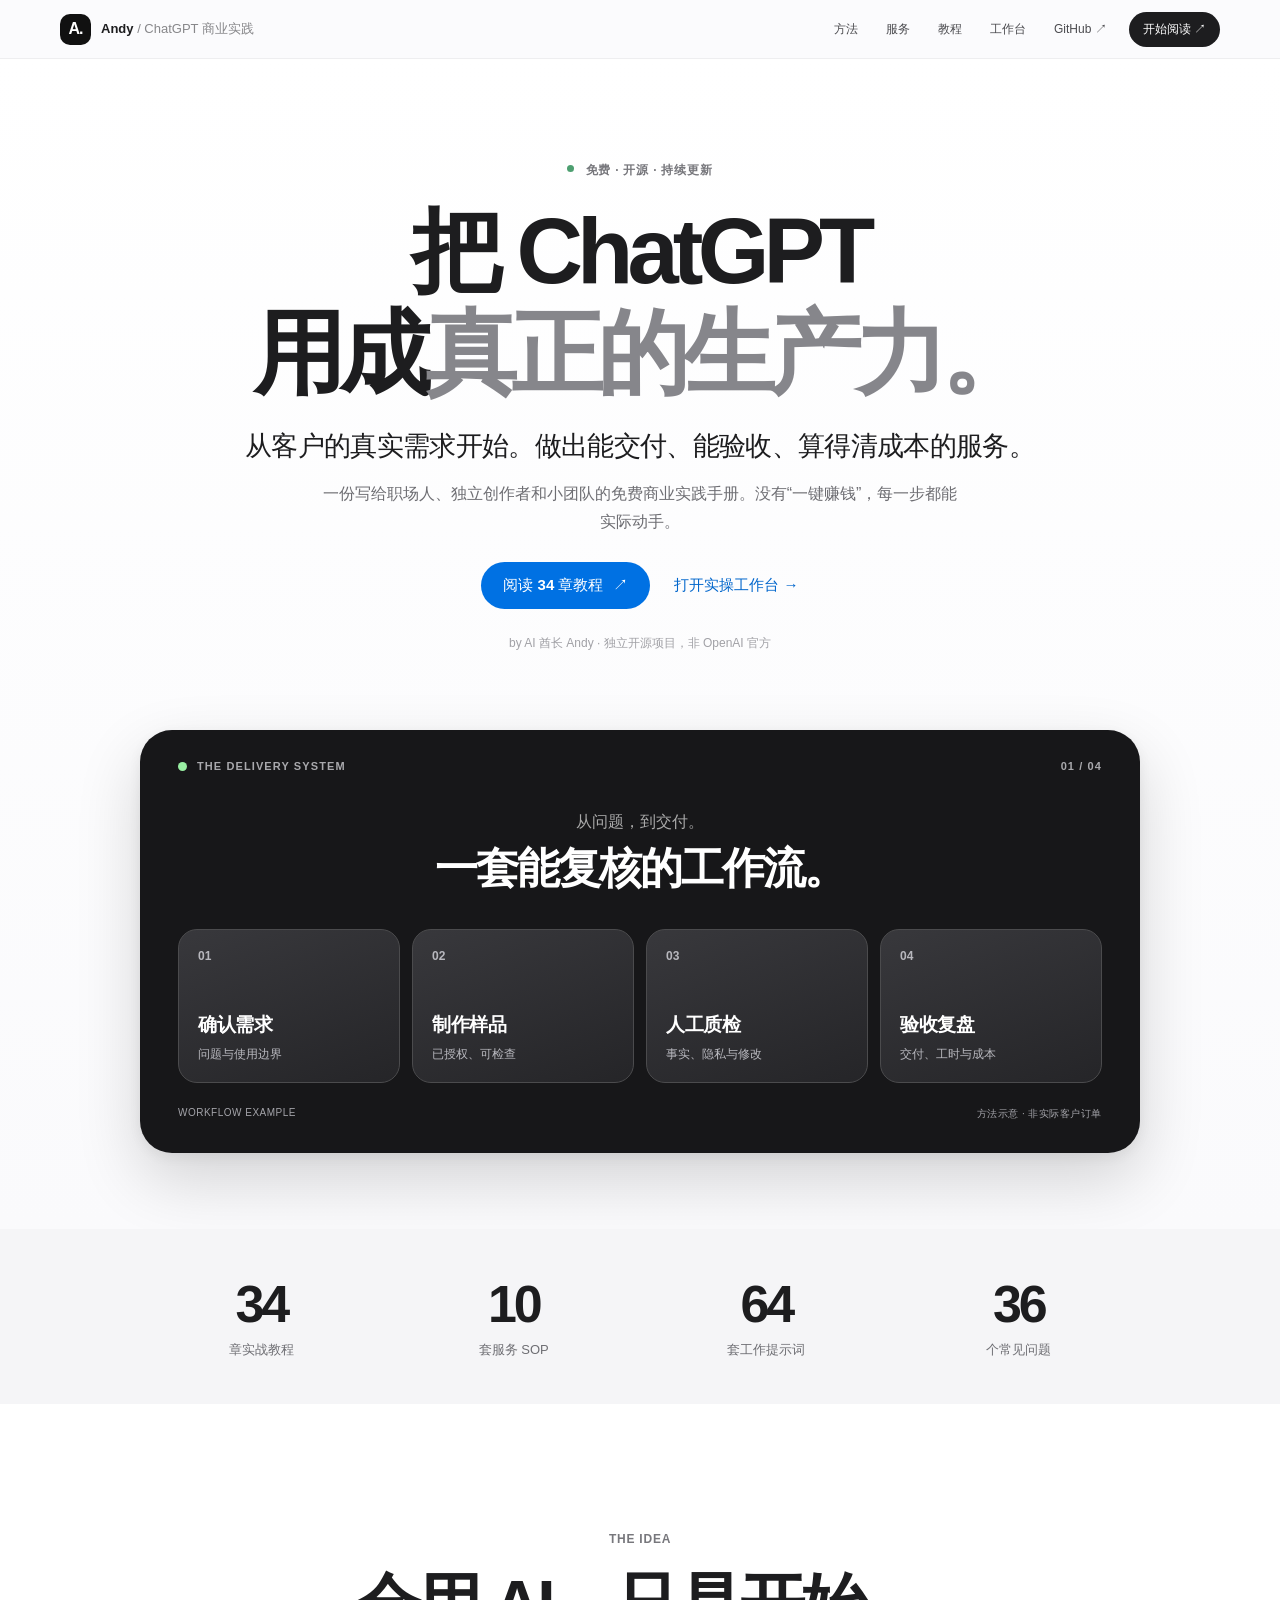
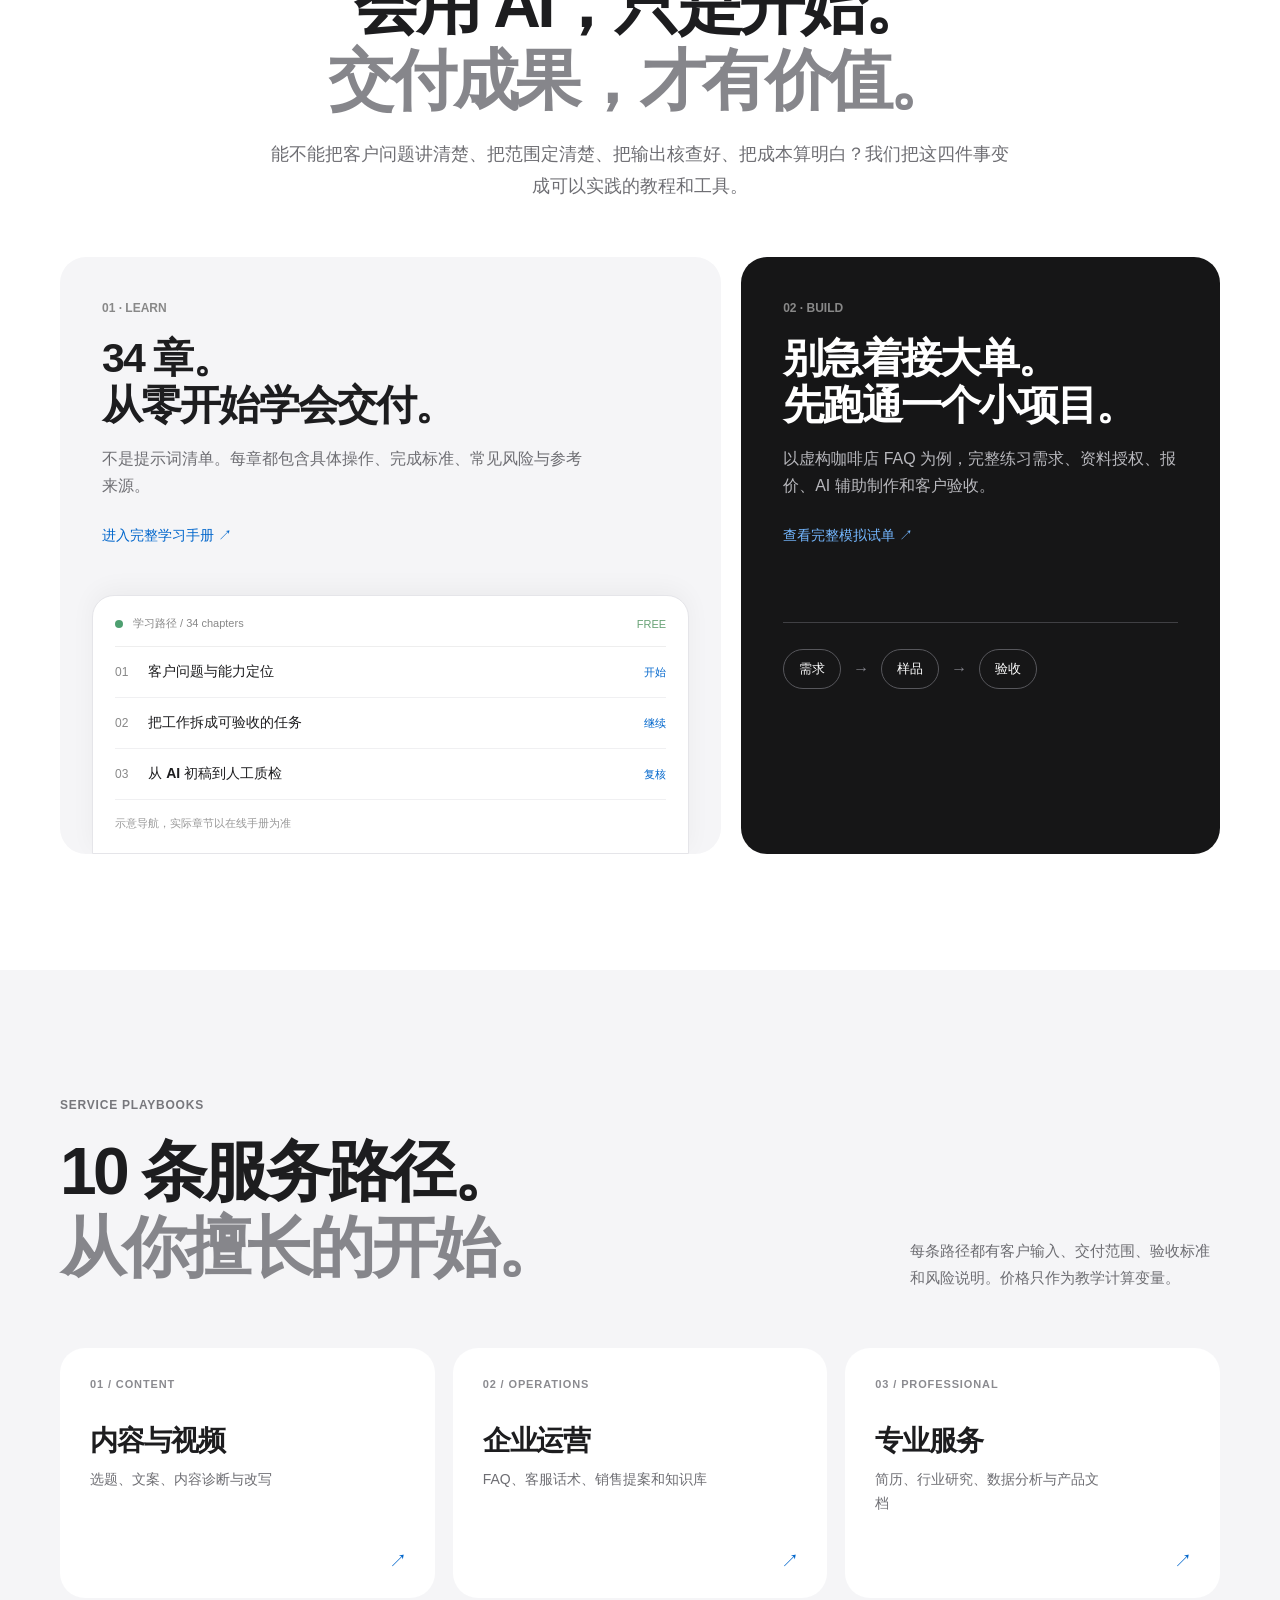
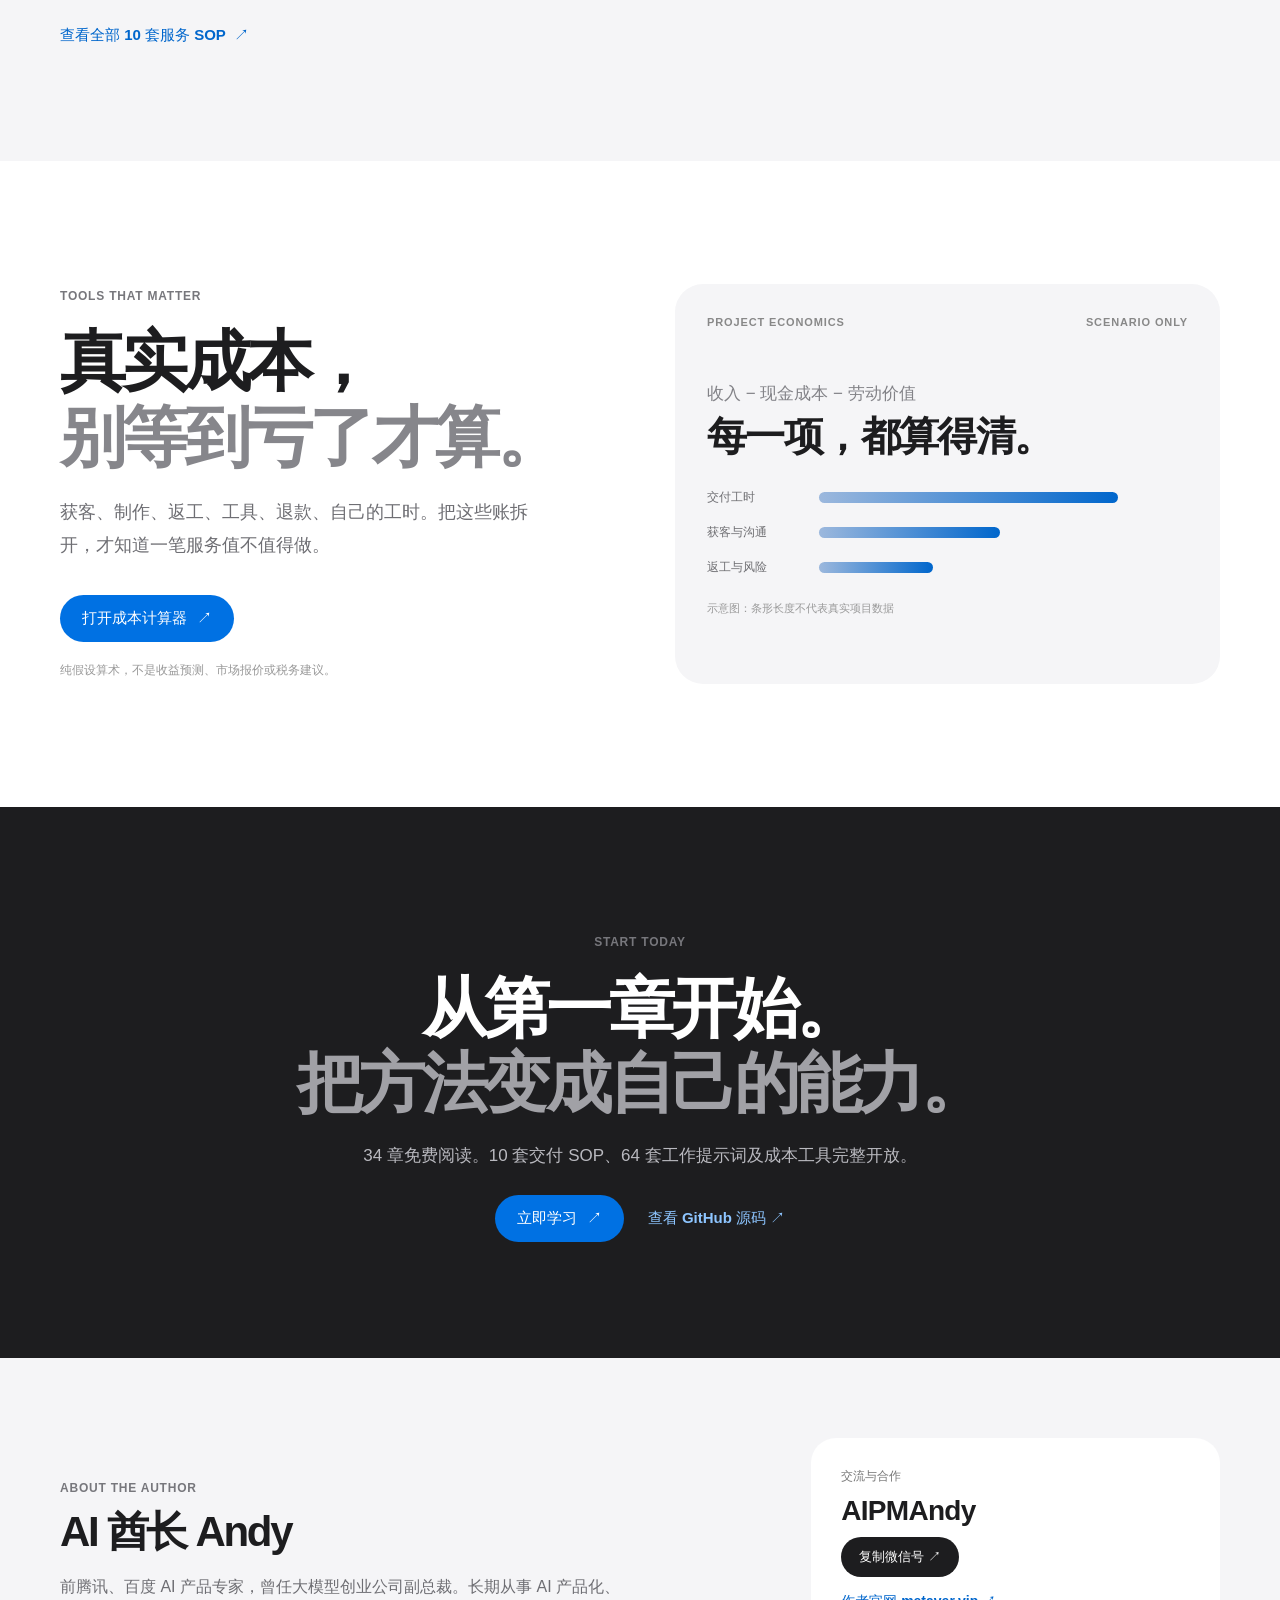
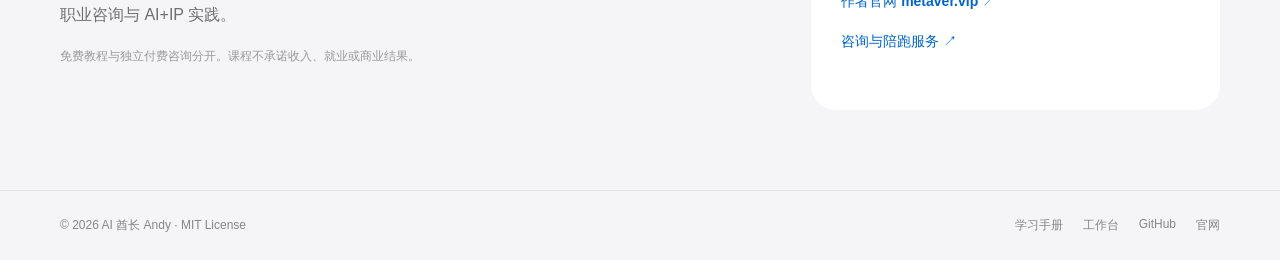
==== commit bcb0af04: "design: Apple-inspired brand homepage, dedicated handbook, preserved workbench" ====
--- a/index.html
+++ b/index.html
@@ -1,56 +1,87 @@
 <!doctype html>
 <html lang="zh-CN">
 <head>
-<meta charset="UTF-8"><meta name="viewport" content="width=device-width,initial-scale=1"><meta name="theme-color" content="#fafafa"><meta name="robots" content="index,follow">
-<meta name="description" content="用 ChatGPT 赚钱保姆级攻略：34章实操教程、10个可售服务包、64套复制即用提示词、36个FAQ、7/30天计划、成本测算与真实案例证据分级。免费开源，附可交付模板。">
-<meta name="keywords" content="ChatGPT赚钱,AI副业,ChatGPT使用教程,ChatGPT商业变现,AI接单,AI商业化,开源项目,AI酋长Andy">
-<title>用 ChatGPT 赚钱保姆级攻略｜从零到第一份可交付服务 · AI酋长Andy</title>
-<link rel="canonical" href="https://aipmandy.github.io/chatgpt-income-handbook/"><link rel="icon" href="assets/favicon.svg" type="image/svg+xml"><link rel="stylesheet" href="style.css"><link rel="stylesheet" href="studio.css">
-<meta property="og:type" content="website"><meta property="og:title" content="用 ChatGPT 赚钱保姆级攻略 · 从0到第一份可交付服务"><meta property="og:description" content="34章教程 × 64套提示词 × 10种服务包 × 成本计算器，免费开源"><meta property="og:url" content="https://aipmandy.github.io/chatgpt-income-handbook/"><meta property="og:image" content="https://aipmandy.github.io/chatgpt-income-handbook/assets/social-preview.png">
+<meta charset="utf-8"><meta name="viewport" content="width=device-width,initial-scale=1">
+<meta name="theme-color" content="#ffffff"><meta name="robots" content="index,follow">
+<title>ChatGPT 商业实践手册｜从第一份服务到完整交付 · AI 酋长 Andy</title>
+<meta name="description" content="34 章免费实战教程、10 种可验收服务、64 套工作提示词，以及成本核算和交付模板。AI 酋长 Andy 开源的 ChatGPT 商业实践手册。">
+<meta name="author" content="AI 酋长 Andy">
+<link rel="canonical" href="https://aipmandy.github.io/chatgpt-income-handbook/">
+<link rel="icon" href="assets/favicon.svg" type="image/svg+xml">
+<link rel="stylesheet" href="apple-home.css">
+<meta property="og:type" content="website">
+<meta property="og:title" content="ChatGPT 商业实践手册 · 免费开源">
+<meta property="og:description" content="34章教程 · 10种服务 · 64套工作提示词。学会从客户需求走向可验收的交付。">
+<meta property="og:url" content="https://aipmandy.github.io/chatgpt-income-handbook/">
+<meta property="og:image" content="https://aipmandy.github.io/chatgpt-income-handbook/assets/social-preview.png">
 <meta name="twitter:card" content="summary_large_image">
+<script type="application/ld+json">{"@context":"https://schema.org","@type":"WebSite","name":"ChatGPT 商业实践手册","url":"https://aipmandy.github.io/chatgpt-income-handbook/","author":{"@type":"Person","name":"AI 酋长 Andy","url":"https://metaver.vip/"},"inLanguage":"zh-CN"}</script>
 </head>
 <body>
-<a class="skip" href="#content">跳到正文</a>
-<header class="topbar"><div class="header-inner"><a class="logo" href="#top" aria-label="返回首页"><span class="logo-icon">A.</span><span><b>AI 酋长 Andy</b><small>CHATGPT / 商业实践手册</small></span></a><nav aria-label="顶部导航"><a href="handbook.html">学习文档</a><a href="#paths">服务方案</a><a href="#toolkit">交付工具</a><a href="https://github.com/AIPMAndy/chatgpt-income-handbook" target="_blank" rel="noopener noreferrer">GitHub ↗</a></nav><div class="header-actions"><a class="nav-contact" href="#contact">联系作者 <span aria-hidden="true">↗</span></a></div></div></header>
-<div class="site-shell">
-<aside class="site-aside" aria-label="章节目录"><div class="rail-inner"><div class="rail-brand"><span class="rail-overline">THE HANDBOOK</span><strong>ChatGPT 商业实践</strong><span class="rail-version">2026 · OPEN SOURCE</span></div><div class="rail-group-title">从这里开始</div><nav class="rail-links" aria-label="本站内容目录"><a class="active" href="#top">⌂ <span>概览</span></a><a href="#start">▤ <span>入门路径</span></a><a href="handbook.html">▦ <span>完整学习文档</span></a><a href="#paths">◈ <span>10 种服务方案</span></a><a href="#prompts">⌘ <span>提示词模板</span></a></nav><div class="rail-group-title rail-second">业务工作台</div><nav class="rail-links" aria-label="工作台模块"><a href="#toolkit">▣ <span>接单准备</span></a><a href="#calculator">◫ <span>成本核算</span></a><a href="#roadmap">◷ <span>行动计划</span></a><a href="#evidence">◇ <span>案例核验</span></a><a href="#faq">? <span>问题与依据</span></a></nav><div class="rail-author"><span class="rail-author-title">作者与联系方式</span><b>AI 酋长 Andy</b><span>微信 AIPMAndy</span><button type="button" data-copy-wechat>复制微信号 ↗</button><a href="https://metaver.vip/" target="_blank" rel="noopener noreferrer">metaver.vip ↗</a></div></div></aside>
-<main id="content">
-<section class="hero container" id="top"><div class="hero-copy"><div class="eyebrow"><span class="hero-dot" aria-hidden="true"></span> 独立开源 · 免费学习 · 2026 版</div><div class="hero-kind">PRACTICAL BUSINESS HANDBOOK</div><h1>把 ChatGPT 用于<br><em>真正可交付的工作。</em></h1><p class="hero-desc">面向自由职业者、职场人和小团队的实践指南。从识别客户需求，到制作方案、质量验收和成本复盘，附可以直接使用的流程与工具。</p><div class="hero-actions"><a class="btn btn-dark" href="handbook.html">阅读完整手册 <span>↗</span></a><a class="btn btn-outline" href="#start">查看入门路线 <span>→</span></a></div><div class="hero-contact-strip"><span>作者 AI 酋长 Andy · 微信 <b>AIPMAndy</b></span><button type="button" data-copy-wechat>复制</button><a href="https://metaver.vip/" target="_blank" rel="noopener noreferrer">官网 ↗</a><a href="https://metaver.vip/services" target="_blank" rel="noopener noreferrer">咨询与陪跑 ↗</a></div><div class="hero-note"><span>✓ 含示范交付件</span><span>✓ 34 章 · 10 套服务 SOP</span><span>✓ 没有收益承诺</span></div><p class="hero-legal">独立社区项目，非 OpenAI 官方。所有案例和报价示意均标注证据等级与适用边界。</p></div>
-<div class="deliverable-panel" aria-label="虚构交付案例示范"><div class="document-header"><div class="document-icon">↗</div><div><span class="doc-label">DELIVERY NOTE / 001</span><strong>客户交付范例</strong></div><span class="document-status">模拟案例</span></div><div class="document-content"><div class="document-eyebrow">SAMPLE PROJECT · SERVICE OPERATIONS</div><h2>客户 FAQ 整理与验收</h2><p>以虚构门店为例，把 AI 输出变成可审核、可签收的服务成果。</p><div class="doc-progress"><div><span>01</span><b>明确需求与信息范围</b><i>已示范</i></div><div><span>02</span><b>制作 FAQ 与待确认清单</b><i>已示范</i></div><div><span>03</span><b>人工核验和安全复核</b><i>已示范</i></div><div><span>04</span><b>验收、修改与工时复盘</b><i>已示范</i></div></div><a class="doc-link" href="docs/END-TO-END-TRIAL.md">阅读完整模拟试单 <span>↗</span></a></div><div class="document-footer"><span>所有范例数据均为虚构</span><span>OPEN SOURCE / MIT</span></div></div></section>
-<section class="container quick-index" aria-label="快速进入最常用的内容"><a href="handbook.html"><span class="quick-serial">01 / LEARN</span><strong>系统学习</strong><span>按章节循序上手</span><i>↗</i></a><a href="#paths"><span class="quick-serial">02 / SERVICES</span><strong>选择服务</strong><span>明确交付物与范围</span><i>↗</i></a><a href="#toolkit"><span class="quick-serial">03 / TOOLS</span><strong>开始交付</strong><span>授权、报价与检查</span><i>↗</i></a><a href="#calculator"><span class="quick-serial">04 / ECONOMICS</span><strong>算清成本</strong><span>计入人工与返工</span><i>↗</i></a></section>
-<section class="container counters" aria-label="指南数据"><div class="counters-intro"><small>THE HANDBOOK</small><strong>从学习到接单的<br>完整能力体系</strong></div><div><strong id="countLessons">34</strong><span>章跟做教程</span></div><div><strong id="countOffers">10</strong><span>种可售服务</span></div><div><strong id="countPrompts">64</strong><span>套工作提示词</span></div><div><strong id="countFaq">36</strong><span>个关键问答</span></div></section>
-<section class="container signal-note"><span class="signal-icon">!</span><p><strong>先把这句讲清楚：</strong>ChatGPT 本身不会给你发工资。别人付钱，是因为你解决了问题、给出了可用的成果，并承担事实核验和交付责任。<a href="https://openai.com/policies/terms-of-use/" target="_blank" rel="noopener noreferrer">核对 OpenAI 官方条款 ↗</a></p></section>
-<section class="container start-section" id="start"><div class="section-head"><div><div class="kicker">01 / THE STARTING POINT</div><h2>先不要买一堆工具。<br>先做出一份能卖的东西。</h2><p>3 个步骤明确你今天要干什么。也可以用下方的路径选择器找到更适合自己起步的服务。</p></div><a class="subtle-link" href="guides/7-DAY-PLAN.md">7天行动计划全文 ↗</a></div><div class="steps-grid"><article class="step"><span>01 / PROBLEM</span><h3>找一个真问题</h3><p>问客户在哪里浪费时间、最不满意什么。不要从“AI能做什么”开始。</p><strong>产物：需求清单</strong></article><article class="step"><span>02 / SAMPLE</span><h3>做一个能验收的小样</h3><p>用模拟或授权资料做前后对比，附交付标准和人工校对记录。</p><strong>产物：演示样品</strong></article><article class="step"><span>03 / CUSTOMER</span><h3>小范围验证</h3><p>先与有真实需求的人沟通，给出有限范围的报价，记录反馈和成本。</p><strong>产物：一页报价单</strong></article></div><div class="finder"><div class="finder-top"><div><span class="tiny-kicker">PATH FINDER</span><h3>你适合从哪条路开始？</h3></div><p>只是基于时间与经验的启发式建议，不代表收益预测。</p></div><div class="finder-grid"><label>你最熟悉什么？<select id="finderSkill"><option value="content">写作 / 内容 / 自媒体</option><option value="career">职场 / 求职 / 人力资源</option><option value="business">销售 / 运营 / 客户服务</option><option value="data">Excel / 数据 / 产品 / 技术</option></select></label><label>每周可稳定投入时间<select id="finderTime"><option value="short">3—5小时</option><option value="medium">6—12小时</option><option value="long">12小时以上</option></select></label><label>此前有付费交付经历吗？<select id="finderExperience"><option value="new">没有，先做样品</option><option value="yes">有，可向现有客户推荐</option></select></label></div><div id="finderResult" class="finder-result" role="status" aria-live="polite"></div></div></section>
-<section class="section tint" id="paths"><div class="container"><div class="section-head"><div><div class="kicker">02 / SERVICE BLUEPRINTS</div><h2>10 种可以明确验收的服务。</h2><p>每一种都写清楚：客户给什么、你交付什么、为什么有人买、哪里容易翻车。价格只是示例参数。</p></div><span class="section-side">从交付物出发 · 不卖幻觉</span></div><div class="chips" id="offerFilters" role="group" aria-label="按服务类别筛选"></div><div id="offerCount" class="count-label" role="status"></div><div id="offerGrid" class="offer-grid"></div></div></section>
-<section class="container section" id="lessons"><div class="section-head"><div><div class="kicker">03 / THE KNOWLEDGE BASE</div><h2>系统学习，逐步建立交付能力。</h2><p>每一章都有“照着做”的步骤、可核验的结果和风险提示。可以勾选完成，记录只保存在浏览器。</p></div><span class="section-side">免费学习 · 无需注册</span></div><div class="toolbar"><label class="search"><span aria-hidden="true">⌕</span><span class="sr-only">搜索章节</span><input type="search" id="lessonSearch" placeholder="搜客户、报价、内容、简历、数据、合规…" autocomplete="off"></label><label class="selectbox"><span class="sr-only">课程分类</span><select id="lessonCategory"><option value="全部">全部分类</option></select></label><label class="small-check"><input type="checkbox" id="lessonUndone">只看未完成</label></div><div class="lesson-meta"><span id="lessonCount" role="status"></span><span id="progressCount">已完成 0 / 34</span></div><div class="progress-track" aria-label="章节完成进度"><div id="progressBar"></div></div><div id="lessonGrid" class="lesson-grid"></div><div class="read-more"><a href="handbook.html">打开专业阅读模式（34 章） ↗</a></div></section>
-<section class="mini-contact container"><div><span class="tiny-kicker">FROM OPEN GUIDE TO REAL WORK</span><h3>看懂教程很容易。<br>把事情做成，需要有人把关。</h3><p>求职咨询、职业成长、AI+IP 陪跑。需要具体帮助，可以先看我的官网服务说明。</p></div><div class="mini-contact-actions"><button type="button" class="btn btn-dark" data-copy-wechat>复制微信 AIPMAndy ↗</button><a href="https://metaver.vip/" target="_blank" rel="noopener noreferrer">官网 metaver.vip ↗</a><a href="https://metaver.vip/services" target="_blank" rel="noopener noreferrer">查看咨询服务 →</a></div></section>
-<section class="section tint" id="prompts"><div class="container"><div class="section-head"><div><div class="kicker">04 / THE PROMPT LIBRARY</div><h2>64 套经过结构化整理的工作指令。</h2><p>每个业务场景拆成：澄清需求、生成初稿、红队审校、最终验收。适合直接改造，不承诺一键出成品。</p></div><a class="subtle-link" href="docs/PROMPT-LIBRARY.md">完整提示词库 ↗</a></div><div class="chips" id="promptFilters" role="group" aria-label="按场景筛选提示词"></div><div class="toolbar"><label class="search"><span aria-hidden="true">⌕</span><span class="sr-only">搜索提示词</span><input type="search" id="promptSearch" placeholder="搜公众号、简历、Excel、销售提案、质检…"></label><label class="small-check"><input id="onlyFavorite" type="checkbox">仅看收藏</label><button class="text-btn" id="clearPrompts">清除筛选</button></div><div id="promptCount" class="count-label" role="status"></div><div id="promptGrid" class="prompt-grid"></div></div></section>
-
-<section class="section toolkit-section" id="toolkit"><div class="container"><div class="section-head"><div><div class="kicker">05 / CLIENT DELIVERY TOOLKIT</div><h2>把风险识别和交付流程，<br>变成你的工作习惯。</h2><p>本地运行：不上传、不存储客户名称或需求。所有输入都应使用脱敏信息，生成草稿必须人工核对。</p></div><a class="subtle-link" href="docs/SERVICE-SOPS.md">10个完整服务SOP ↗</a></div>
-<div class="toolkit-grid">
-<article class="tool-panel"><span class="tiny-kicker">READINESS GATE / 接单准备</span><h3>你真的准备好接单了吗？</h3><p>六个检查项，不满足就先暂停接单与承诺。</p><div id="readinessItems" class="tool-checks">
-<label><input type="checkbox" data-ready="problem"> 客户问题已通过真实访谈验证</label>
-<label><input type="checkbox" data-ready="scope"> 包含与排除事项写进书面范围</label>
-<label><input type="checkbox" data-ready="permission"> 所有客户资料可用范围已经确认</label>
-<label><input type="checkbox" data-ready="sample"> 有可复核的演示样品或真实能力证明</label>
-<label><input type="checkbox" data-ready="price"> 报价覆盖获客、返工、退款等成本假设</label>
-<label><input type="checkbox" data-ready="accept"> 有客观验收标准与人工审核人</label></div><p id="readinessResult" class="tool-result" role="status" aria-live="polite">已完成 0 / 6：先完善证据，再对外承诺。</p></article>
-<article class="tool-panel"><span class="tiny-kicker">PRIVACY GATE / 客户信息</span><h3>这份资料可以交给 AI 处理吗？</h3><p>保守判断：不确定就先不上传。以下只做风险提示，不是法律许可认定。</p><label>资料类型<select id="privacyType"><option value="public">公开、无身份信息的资料</option><option value="internal">内部非公开资料</option><option value="personal">个人信息 / 可识别客户资料</option><option value="sensitive">密钥、证件、合同机密或高度敏感数据</option></select></label><label>客户或资料权利人许可<select id="privacyAllowed"><option value="unknown">不确定 / 尚未确认</option><option value="no">明确未授权</option><option value="yes">已有明确授权与用途限制</option></select></label><label>使用环境符合合同和组织政策吗？<select id="privacyEnvironment"><option value="unknown">不清楚</option><option value="yes">已经核对</option><option value="no">不符合 / 未获批准</option></select></label><p id="privacyResult" class="tool-result warning" role="status" aria-live="polite">尚未确认授权与使用环境：不要上传资料。</p><a class="tool-more" href="docs/PRIVACY-SOP.md">查看完整权限与事故处理SOP →</a></article>
+<a class="skip-link" href="#main">跳转到正文</a>
+<header class="topbar"><div class="nav-wrap">
+  <a class="brand" href="index.html" aria-label="ChatGPT 商业实践手册首页"><span class="brand-mark">A.</span><span>Andy <span class="brand-muted">/ ChatGPT 商业实践</span></span></a>
+  <nav aria-label="主导航"><a href="#why">方法</a><a href="#services">服务</a><a href="handbook.html">教程</a><a href="workbench.html">工作台</a><a href="https://github.com/AIPMAndy/chatgpt-income-handbook" target="_blank" rel="noopener noreferrer">GitHub <span aria-hidden="true">↗</span></a></nav>
+  <a class="nav-pill" href="handbook.html">开始阅读 <span aria-hidden="true">↗</span></a>
+</div></header>
+<main id="main">
+<section class="hero">
+ <div class="hero-inner">
+  <p class="eyebrow"><span class="status-dot" aria-hidden="true"></span> 免费 · 开源 · 持续更新</p>
+  <h1>把 ChatGPT<br>用成<span>真正的生产力。</span></h1>
+  <p class="hero-lead">从客户的真实需求开始。做出能交付、能验收、算得清成本的服务。</p>
+  <p class="hero-sub">一份写给职场人、独立创作者和小团队的免费商业实践手册。没有“一键赚钱”，每一步都能实际动手。</p>
+  <div class="hero-actions"><a class="primary-button" href="handbook.html">阅读 34 章教程 <span aria-hidden="true">↗</span></a><a class="text-button" href="workbench.html">打开实操工作台 <span aria-hidden="true">→</span></a></div>
+  <p class="hero-credit">by AI 酋长 Andy · 独立开源项目，非 OpenAI 官方</p>
+ </div>
+ <div class="hero-art" aria-label="客户需求到正式交付的示例工作流，非真实订单">
+  <div class="showcase-meta"><span class="showcase-dot" aria-hidden="true"></span> THE DELIVERY SYSTEM <span>01 / 04</span></div>
+  <div class="showcase-heading"><p>从问题，到交付。</p><h2>一套能复核的工作流。</h2></div>
+  <div class="showcase-cards">
+   <div><span class="flow-num">01</span><strong>确认需求</strong><small>问题与使用边界</small></div>
+   <div><span class="flow-num">02</span><strong>制作样品</strong><small>已授权、可检查</small></div>
+   <div><span class="flow-num">03</span><strong>人工质检</strong><small>事实、隐私与修改</small></div>
+   <div><span class="flow-num">04</span><strong>验收复盘</strong><small>交付、工时与成本</small></div>
+  </div>
+  <div class="showcase-foot"><span>WORKFLOW EXAMPLE</span><span>方法示意 · 非实际客户订单</span></div>
+ </div>
+</section>
+<section class="numbers" aria-label="开源项目内容规模"><div class="numbers-inner">
+  <div><strong>34</strong><span>章实战教程</span></div><div><strong>10</strong><span>套服务 SOP</span></div><div><strong>64</strong><span>套工作提示词</span></div><div><strong>36</strong><span>个常见问题</span></div>
+</div></section>
+<section class="section section-why" id="why"><div class="section-wrap center">
+ <p class="section-eyebrow">THE IDEA</p><h2>会用 AI，只是开始。<br><span>交付成果，才有价值。</span></h2>
+ <p class="section-lead">能不能把客户问题讲清楚、把范围定清楚、把输出核查好、把成本算明白？我们把这四件事变成可以实践的教程和工具。</p>
 </div>
-<div class="proposal-panel"><div class="proposal-intro"><span class="tiny-kicker">QUOTE DRAFT / 交付报价草稿</span><h3>生成一份可以发客户核对的服务范围</h3><p>先选服务，再填写脱敏后的问题与交付时限。输出是沟通草稿，不自动承诺价格或成交。</p></div><div class="proposal-form"><label>选择服务包<select id="proposalOffer"></select></label><label>客户问题（脱敏简述）<textarea id="proposalProblem" maxlength="260" rows="3" placeholder="例如：虚构门店需要一组可核查的FAQ，先确认知识来源和退订政策"></textarea></label><label>约定交付时间（人工填写）<input type="text" id="proposalDeadline" maxlength="100" placeholder="例如：收到完整资料后5个工作日"></label><button type="button" id="makeProposal" class="btn btn-dark">生成服务范围草稿 ↗</button></div><div class="proposal-preview"><div class="proposal-preview-top"><strong>客户沟通草稿</strong><button type="button" id="copyProposal" disabled>复制草稿</button></div><pre id="proposalOutput" aria-live="polite">请先选择服务与填写脱敏问题。这里不会保存你的输入。</pre></div></div>
-<div class="kit-links"><a href="docs/END-TO-END-TRIAL.md">从需求到签收的完整模拟试单 →</a><a href="docs/UNIT-ECONOMICS.md">成本计算公式与反例 →</a><a href="docs/EVIDENCE-PUBLICATION.md">案例发布证据标准 →</a><a href="docs/DEMO-CASE-LAB.md">4个端到端模拟案例 →</a><a href="templates/ACCEPTANCE-REPORT.md">交付验收单 →</a><a href="templates/CHANGE-REQUEST.md">需求变更单 →</a><a href="docs/CLAIM-LEDGER.md">证据核验台账 →</a></div>
+<div class="feature-grid section-wrap">
+ <article class="feature feature-xl"><p class="feature-label">01 · LEARN</p><h3>34 章。<br>从零开始学会交付。</h3><p>不是提示词清单。每章都包含具体操作、完成标准、常见风险与参考来源。</p><a href="handbook.html">进入完整学习手册 <span aria-hidden="true">↗</span></a>
+ <div class="chapter-preview" aria-label="课程章节预览"><div class="chapter-preview-bar"><span class="doc-light"></span><span>学习路径 / 34 chapters</span><span>FREE</span></div><div class="chapter-preview-item"><span>01</span><strong>客户问题与能力定位</strong><i>开始</i></div><div class="chapter-preview-item"><span>02</span><strong>把工作拆成可验收的任务</strong><i>继续</i></div><div class="chapter-preview-item"><span>03</span><strong>从 AI 初稿到人工质检</strong><i>复核</i></div><div class="chapter-preview-footer">示意导航，实际章节以在线手册为准</div></div></article>
+ <article class="feature feature-dark"><p class="feature-label">02 · BUILD</p><h3>别急着接大单。<br>先跑通一个小项目。</h3><p>以虚构咖啡店 FAQ 为例，完整练习需求、资料授权、报价、AI 辅助制作和客户验收。</p><a href="docs/END-TO-END-TRIAL.md">查看完整模拟试单 <span aria-hidden="true">↗</span></a><div class="mini-pipeline"><span>需求</span><b>→</b><span>样品</span><b>→</b><span>验收</span></div></article>
+ </div></section>
+<section class="section section-services" id="services"><div class="section-wrap">
+ <div class="section-title-row"><div><p class="section-eyebrow">SERVICE PLAYBOOKS</p><h2>10 条服务路径。<br><span>从你擅长的开始。</span></h2></div><p>每条路径都有客户输入、交付范围、验收标准和风险说明。价格只作为教学计算变量。</p></div>
+ <div class="service-grid">
+  <a href="workbench.html#paths" class="service-item"><span class="service-count">01 / CONTENT</span><h3>内容与视频</h3><p>选题、文案、内容诊断与改写</p><span class="link-arrow">↗</span></a>
+  <a href="workbench.html#paths" class="service-item"><span class="service-count">02 / OPERATIONS</span><h3>企业运营</h3><p>FAQ、客服话术、销售提案和知识库</p><span class="link-arrow">↗</span></a>
+  <a href="workbench.html#paths" class="service-item"><span class="service-count">03 / PROFESSIONAL</span><h3>专业服务</h3><p>简历、行业研究、数据分析与产品文档</p><span class="link-arrow">↗</span></a>
+ </div><a class="inline-more" href="workbench.html#paths">查看全部 10 套服务 SOP <span aria-hidden="true">↗</span></a>
 </div></section>
-<section class="container section" id="calculator"><div class="section-head"><div><div class="kicker">06 / PROJECT ECONOMICS</div><h2>先算清商业成本，<br>再判断这单值不值得做。</h2><p>收入、成本、利润、有效工时必须分开。你可以输入自己的假设做情景测算；这个工具不预测成交概率。</p></div><span class="section-side">本地计算 · 不收集数据</span></div><div class="calculator"><div class="calc-fields"><label>单笔服务报价（元）<input type="number" id="calcPrice" min="0" max="10000000" value="399" step="1"></label><label>假设完成订单（笔）<input type="number" id="calcOrders" min="0" max="100000" value="3" step="1"></label><label>每单直接成本（元）<input type="number" id="calcCost" min="0" max="10000000" value="80" step="1"></label><label>每单实际工时（小时）<input type="number" id="calcHours" min="0" max="10000" value="3.5" step="0.5"></label><label>每单获客/沟通工时（小时）<input type="number" id="calcAcqHours" min="0" max="500" value="1.5" step="0.5"></label><label>每单预留返工工时（小时）<input type="number" id="calcReworkHours" min="0" max="500" value="1" step="0.5"></label><label>退款订单比例假设（%）<input type="number" id="calcRefundRate" min="0" max="100" value="0" step="1"></label><label>支付/平台费率（%）<input type="number" id="calcFeeRate" min="0" max="100" value="2" step="0.5"></label><label>未成交线索总工时（小时）<input type="number" id="calcUnconvertedHours" min="0" max="100000" value="2" step="0.5"></label><label>自己的时间价值（元/小时）<input type="number" id="calcLaborRate" min="0" max="100000" value="100" step="10"></label><label>获客现金支出（元）<input type="number" id="calcAcquisitionSpend" min="0" max="10000000" value="0" step="1"></label><label>期间固定费用（元）<input type="number" id="calcFixed" min="0" max="10000000" value="100" step="1"></label><label>税费/其他预留比例（%）<input type="number" id="calcReserve" min="0" max="100" value="0" step="1"></label></div><div class="calc-output"><div class="calc-tag">SCENARIO ONLY · 纯假设测算</div><div class="calc-kpi"><span>退款后的假设收入</span><strong id="calcRevenue">—</strong></div><div class="calc-duo"><div><span>扣直接成本与固定费后</span><strong id="calcMargin">—</strong></div><div><span>预留后估算结余</span><strong id="calcNet">—</strong></div></div><div class="calc-duo"><div><span>总交付工时</span><strong id="calcTotalHours">—</strong></div><div><span>预留后每小时结余</span><strong id="calcHourly">—</strong></div></div><div class="calc-duo"><div><span>计入自身劳动价值后的差额</span><strong id="calcAfterLabor">—</strong></div><div><span>人工保本单价（不含预留）</span><strong id="calcBreakeven">—</strong></div></div><p id="calcCostAlert" class="calc-cost-alert" role="status" aria-live="polite"></p><p class="calc-warning">⚠️ 这是算术演示，不代表市场价格、接单能力或税务建议；退款比例仅作为情景假设；新增未成交线索时间与获客现金支出为自填假设，仍未计其他间接成本、真实税务与全部坏账风险。真实收入可能为 0 或负数。</p><button class="copy-summary" id="copyCalc">复制我的测算假设 ↗</button></div></div></section>
-<section class="section charcoal" id="roadmap"><div class="container"><div class="section-head"><div><div class="kicker">07 / THE ACTION ROADMAP</div><h2>7 天起步，30 天验证。</h2><p>以真实任务和交付结果衡量进度，不为打卡而打卡；7 天内成交不是承诺。</p></div><button type="button" class="btn btn-light-outline" id="exportProgress">导出我的练习记录 ↓</button></div><div id="daysGrid" class="days-grid"></div><div id="weeksGrid" class="weeks-grid"></div><p class="localnote">完成状态和收藏只存于当前浏览器 localStorage；换设备、清理缓存会丢失。</p></div></section>
-<section class="container section" id="cases"><div class="section-head"><div><div class="kicker">08 / EVIDENCE, NOT HYPE</div><h2>真实经历必须说清证据等级。</h2><p>下面的案例属于作者自述，未在仓库提供完整独立核验材料。用于讨论方法，不用来制造“跟着做一定赚钱”的暗示。</p></div></div><div id="casesGrid" class="case-grid"></div><div class="read-more"><a href="docs/DEMO-CASE-LAB.md">查看4个醒目标注的模拟案例 ↗</a> · <a href="templates/CASE-STUDY.md">用统一模板贡献可复核案例 ↗</a></div></section>
-<section class="section evidence-section" id="evidence"><div class="container"><div class="section-head"><div><div class="kicker">09 / VERIFIABLE CASES</div><h2>这条赚钱案例，<br>到底能不能公开宣传？</h2><p>给案例贴对证据标签，避免把模拟作品、意向客户或单次付款写成收益保证。此工具不收集输入，也不能替代客户授权。</p></div><a class="subtle-link" href="docs/EVIDENCE-PUBLICATION.md">阅读完整证据标准 ↗</a></div><div class="evidence-gate tool-panel"><div class="evidence-fields"><label>案例现有证据<select id="evidenceLevel"><option value="demo">D：模拟演示，没有真实订单</option><option value="self">C：作者自述，没有独立凭证</option><option value="accepted">B：客户签收或验收，未公开独立证据</option><option value="public">A：具有可公开复核的材料</option></select></label><label>客户是否授权公开相关信息？<select id="evidencePermission"><option value="unknown">不确定，尚未确认</option><option value="no">未获得公开授权</option><option value="yes">已明确授权公开该范围</option></select></label><label>是否有足够公开材料证明具体结论？<select id="evidenceArtifact"><option value="no">没有，或只可私下核验</option><option value="yes">有，且已审查隐私和第三方权利</option></select></label></div><p id="evidenceResult" class="tool-result warning" role="status" aria-live="polite">演示内容只能作为模拟案例发布，不得标注客户成交或实际收入。</p></div></div></section>
-<section class="section tint" id="faq"><div class="container"><div class="section-head"><div><div class="kicker">10 / THE FAQ</div><h2>36 个问题，把坑讲清楚。</h2><p>关于成本、模型能力、版权、个人信息、收益宣传和客户沟通。</p></div></div><div class="toolbar"><label class="search"><span aria-hidden="true">⌕</span><span class="sr-only">搜索常见问题</span><input id="faqSearch" placeholder="搜隐私、Plus、API、版权、第一单…"></label></div><div id="faqList" class="faq-list"></div><div class="read-more"><a href="docs/SOURCES.md">查看官方依据与核对日期 ↗</a></div></div></section>
-<section class="container section" id="sources"><div class="section-head"><div><div class="kicker">11 / SOURCES & REFERENCES</div><h2>不靠“听说”，保留官方出处。</h2><p>以下为官方资料，链接与功能细节会更新；读者应以实际账号权限和最新官方条款为准。</p></div><span class="section-side">最后人工核对：2026.10.22</span></div><div id="sourcesGrid" class="sources-grid"></div></section>
-<section class="contact" id="contact"><div class="container contact-inner"><div><div class="kicker">11 / THE AUTHOR</div><h2>让 AI 真正进入<br>你的工作与业务。</h2><p>我是 AI 酋长 Andy。曾在互联网公司做 AI 产品与业务管理，也在做 AI 内容、职业咨询和陪跑。教程免费开放，具体商业服务请先看官网说明。</p><p class="contact-disclaimer">咨询或陪跑属于独立付费服务。不承诺副业第一单、收入增长或特定 Offer。</p></div><div class="contact-card"><small>添加微信 · 请备注「ChatGPT赚钱指南」</small><strong>AIPMAndy</strong><button class="btn btn-dark" type="button" data-copy-wechat>复制微信号 ↗</button><div class="contact-line"></div><small>官网与服务介绍</small><a class="contact-domain" href="https://metaver.vip/" target="_blank" rel="noopener noreferrer">metaver.vip ↗</a><a class="contact-service" href="https://metaver.vip/services" target="_blank" rel="noopener noreferrer">查看 AI+IP / 职业陪跑服务 →</a></div></div></section>
+<section class="section section-product"><div class="section-wrap product-layout">
+ <div><p class="section-eyebrow">TOOLS THAT MATTER</p><h2>真实成本，<br><span>别等到亏了才算。</span></h2><p>获客、制作、返工、工具、退款、自己的工时。把这些账拆开，才知道一笔服务值不值得做。</p><a class="primary-button" href="workbench.html#calculator">打开成本计算器 <span aria-hidden="true">↗</span></a><p class="product-caution">纯假设算术，不是收益预测、市场报价或税务建议。</p></div>
+ <div class="cost-ui" aria-label="仅展示演示口径，不展示真实收入"><div class="cost-top"><span>PROJECT ECONOMICS</span><span>SCENARIO ONLY</span></div><p>收入 − 现金成本 − 劳动价值</p><h3>每一项，都算得清。</h3><div class="cost-bars"><div><span>交付工时</span><em style="--w:81%"></em></div><div><span>获客与沟通</span><em style="--w:49%"></em></div><div><span>返工与风险</span><em style="--w:31%"></em></div></div><small>示意图：条形长度不代表真实项目数据</small></div>
+</div></section>
+<section class="section section-next"><div class="section-wrap next-inner"><p class="section-eyebrow">START TODAY</p><h2>从第一章开始。<br><span>把方法变成自己的能力。</span></h2><p>34 章免费阅读。10 套交付 SOP、64 套工作提示词及成本工具完整开放。</p><div class="hero-actions"><a href="handbook.html" class="primary-button">立即学习 <span aria-hidden="true">↗</span></a><a href="https://github.com/AIPMAndy/chatgpt-income-handbook" target="_blank" rel="noopener noreferrer" class="text-button">查看 GitHub 源码 <span aria-hidden="true">↗</span></a></div></div></section>
+<section class="author-section" id="contact"><div class="section-wrap author-inner"><div><p class="section-eyebrow">ABOUT THE AUTHOR</p><h2>AI 酋长 Andy</h2><p>前腾讯、百度 AI 产品专家，曾任大模型创业公司副总裁。长期从事 AI 产品化、职业咨询与 AI+IP 实践。</p><p class="author-note">免费教程与独立付费咨询分开。课程不承诺收入、就业或商业结果。</p></div><div class="author-links"><span>交流与合作</span><strong>AIPMAndy</strong><button id="copyWechat" type="button">复制微信号 <span aria-hidden="true">↗</span></button><a href="https://metaver.vip/" target="_blank" rel="noopener noreferrer">作者官网 metaver.vip <span aria-hidden="true">↗</span></a><a href="https://metaver.vip/services" target="_blank" rel="noopener noreferrer">咨询与陪跑服务 <span aria-hidden="true">↗</span></a><span id="copyStatus" role="status" aria-live="polite"></span></div></div></section>
 </main>
-</div>
-<footer class="footer container"><span>© 2026 AI 酋长 Andy · <a href="LICENSE">MIT License</a> · 独立开源项目</span><span><a href="https://github.com/AIPMAndy/chatgpt-income-handbook" target="_blank" rel="noopener noreferrer">GitHub</a> · <a href="docs/ADVERSARIAL-AUDIT.md">质量审计</a> · <a href="https://metaver.vip/" target="_blank" rel="noopener noreferrer">官网 metaver.vip</a> · <a href="#contact">微信 AIPMAndy</a></span></footer>
-<dialog id="lessonDialog" aria-labelledby="dialogTitle"><div class="dialog-body" id="dialogBody"></div><button type="button" class="dialog-close" id="closeDialog" aria-label="关闭章节">×</button></dialog>
-<div id="toast" class="toast" role="status" aria-live="polite" hidden></div><noscript><p class="nojs container">当前浏览器禁用 JavaScript。你仍可阅读<a href="docs/COMPLETE-GUIDE.md">34 章文字版</a>及<a href="docs/PROMPT-LIBRARY.md">64 套提示词</a>。</p></noscript>
-<script src="data/catalog.js"></script><script src="lib/economics.js"></script><script src="app.js"></script>
+<footer class="footer"><div class="section-wrap footer-inner"><span>© 2026 AI 酋长 Andy · <a href="LICENSE">MIT License</a></span><div><a href="handbook.html">学习手册</a><a href="workbench.html">工作台</a><a href="https://github.com/AIPMAndy/chatgpt-income-handbook" target="_blank" rel="noopener noreferrer">GitHub</a><a href="https://metaver.vip/" target="_blank" rel="noopener noreferrer">官网</a></div></div></footer>
+<script>
+(function(){
+ const btn=document.getElementById('copyWechat'),msg=document.getElementById('copyStatus');
+ if(!btn)return;
+ btn.addEventListener('click',async()=>{
+   try{if(navigator.clipboard?.writeText){await navigator.clipboard.writeText('AIPMAndy');msg.textContent='微信号已复制';return}}catch(e){}
+   msg.textContent='请手动复制微信号 AIPMAndy';
+ });
+})();
+</script>
 </body></html>
--- a/apple-home.css
+++ b/apple-home.css
@@ -0,0 +1,67 @@
+:root{--ink:#1d1d1f;--secondary:#6e6e73;--muted:#86868b;--blue:#0066cc;--surface:#f5f5f7;--line:#dedee3;--softshadow:0 16px 48px rgba(0,0,0,.06)}
+*{box-sizing:border-box}
+html{scroll-behavior:smooth;scroll-padding-top:72px}
+body{margin:0;background:#fff;color:var(--ink);font-family:-apple-system,BlinkMacSystemFont,"SF Pro Display","PingFang SC","Hiragino Sans GB","Microsoft YaHei",sans-serif;-webkit-font-smoothing:antialiased}
+a{color:inherit;text-decoration:none}
+button{font:inherit;cursor:pointer}
+:focus-visible{outline:3px solid #66a7f3;outline-offset:4px}
+.skip-link{position:absolute;left:-10000px}.skip-link:focus{left:12px;top:10px;z-index:1000;background:#fff;padding:10px}
+.section-wrap,.nav-wrap{width:min(1160px,calc(100% - 48px));margin:0 auto;min-width:0}
+.topbar{position:sticky;top:0;z-index:50;background:rgba(251,251,253,.83);backdrop-filter:blur(22px) saturate(1.6);-webkit-backdrop-filter:blur(22px) saturate(1.6);border-bottom:1px solid rgba(0,0,0,.055)}
+.nav-wrap{display:flex;align-items:center;justify-content:space-between;height:58px;gap:22px}
+.brand{display:flex;align-items:center;gap:10px;font-size:13px;font-weight:650;white-space:nowrap}
+.brand-mark{font-size:16px;font-weight:750;display:grid;place-items:center;width:31px;height:31px;border-radius:10px;background:#111;color:#fff;letter-spacing:-.06em}
+.brand-muted{color:#87878a;font-weight:450}
+.topbar nav{margin-left:auto;display:flex;align-items:center;gap:28px}
+.topbar nav a{font-size:12px;color:#4b4b4f;white-space:nowrap}
+.topbar nav a:hover,.footer a:hover{color:var(--blue)}
+.nav-pill{font-size:12px;color:white;background:#1d1d1f;padding:9px 14px;border-radius:999px;white-space:nowrap}
+.hero{background:linear-gradient(180deg,#fff 0%,#fafafc 100%);padding:92px 24px 76px;overflow:hidden}
+.hero-inner{text-align:center;max-width:850px;margin:0 auto}
+.eyebrow,.section-eyebrow{color:#77777c;font-size:12px;line-height:1.3;font-weight:650;letter-spacing:.065em}
+.status-dot{display:inline-block;background:#4d9f70;width:7px;height:7px;vertical-align:2px;border-radius:50%;margin-right:7px}
+.hero h1{font-size:clamp(52px,7.2vw,94px);letter-spacing:-.064em;line-height:1.11;margin:22px 0 22px;font-weight:760}
+.hero h1 span{color:#86868b}
+.hero-lead{font-size:clamp(20px,2.15vw,27px);font-weight:580;letter-spacing:-.025em;margin:0 auto 14px;line-height:1.45}
+.hero-sub{color:var(--secondary);font-size:16px;line-height:1.75;max-width:650px;margin:0 auto 26px}
+.hero-actions{display:flex;align-items:center;justify-content:center;gap:24px;flex-wrap:wrap}
+.primary-button{display:inline-flex;gap:10px;align-items:center;justify-content:center;background:#0071e3;color:white;font-size:15px;font-weight:550;padding:14px 22px;border-radius:999px;min-height:47px;transition:background .2s ease}
+.primary-button:hover{background:#0061c8}
+.text-button{color:var(--blue);font-size:15px;font-weight:550;white-space:nowrap}
+.text-button:hover,.inline-more:hover{color:#004c9b;text-decoration:underline}
+.hero-credit{font-size:12px;color:#a1a1a6;margin-top:26px}
+.hero-art{max-width:1000px;margin:78px auto 0;background:#171719;color:#fff;border-radius:32px;overflow:hidden;padding:30px 38px 32px;box-shadow:0 26px 65px rgba(0,0,0,.16),0 4px 13px rgba(0,0,0,.06)}
+.showcase-meta{color:#a9a9ad;display:flex;align-items:center;gap:10px;font-size:11px;letter-spacing:.1em;font-weight:550}
+.showcase-meta>span:last-child{margin-left:auto}.showcase-dot{width:9px;height:9px;background:#98eea2;border-radius:50%}
+.showcase-heading{text-align:center;margin:40px 0 34px}.showcase-heading p{font-size:16px;color:#aaa;margin:0 0 10px}.showcase-heading h2{font-size:clamp(25px,3.7vw,43px);letter-spacing:-.048em;line-height:1.2;margin:0;font-weight:660}
+.showcase-cards{display:grid;grid-template-columns:repeat(4,minmax(0,1fr));gap:12px}
+.showcase-cards>div{background:linear-gradient(160deg,#38383c,#252528);min-height:154px;padding:19px;border:1px solid #4b4b4d;border-radius:19px;display:flex;flex-direction:column;gap:8px}
+.flow-num{font-size:12px;color:#b7b7bd;font-weight:600}.showcase-cards strong{font-size:19px;letter-spacing:-.025em;margin-top:auto}.showcase-cards small{color:#b9b9bf;font-size:12px}
+.showcase-foot{display:flex;justify-content:space-between;gap:16px;margin-top:24px;color:#a4a4aa;font-size:10px;letter-spacing:.05em}
+.numbers{background:#f5f5f7}.numbers-inner{width:min(1000px,calc(100% - 48px));margin:auto;padding:45px 0;display:grid;grid-template-columns:repeat(4,1fr);gap:10px;text-align:center}
+.numbers-inner>div{display:flex;flex-direction:column;gap:7px}.numbers strong{font-size:clamp(35px,4.3vw,52px);letter-spacing:-.06em;font-weight:720}.numbers span{font-size:13px;color:var(--secondary)}
+.section{padding:116px 0}.section-why{background:#fff}.center{text-align:center}
+.section-wrap h2{font-size:clamp(36px,5.6vw,66px);line-height:1.15;letter-spacing:-.055em;margin:20px 0;font-weight:720}
+.section-wrap h2 span{color:#86868b}.section-lead{max-width:750px;color:var(--secondary);font-size:18px;line-height:1.74;margin:0 auto}
+.feature-grid{display:grid;grid-template-columns:1.16fr .84fr;gap:20px;margin-top:55px}
+.feature{position:relative;padding:44px 42px 0;border-radius:26px;background:#f5f5f7;overflow:hidden;min-width:0;min-height:580px}
+.feature-label{font-size:12px;font-weight:620;color:#888;margin:0}.feature h3{font-size:clamp(26px,3.2vw,42px);line-height:1.15;letter-spacing:-.045em;margin:20px 0 14px}.feature p:not(.feature-label){font-size:16px;color:var(--secondary);line-height:1.7;max-width:480px}
+.feature a{display:inline-block;font-size:14px;color:var(--blue);font-weight:550;margin-top:12px}
+.feature-dark{background:#161617;color:#fff}.feature-dark h3{color:#fff}.feature-dark p:not(.feature-label){color:#b8b8bd}.feature-dark a{color:#74b7ff}
+.chapter-preview{margin:50px -10px 0;padding:20px 22px 22px;background:#fff;border:1px solid #e5e5e9;border-radius:22px 22px 0 0;box-shadow:0 -6px 25px rgba(0,0,0,.045)}
+.chapter-preview-bar{display:flex;align-items:center;gap:10px;font-size:11px;color:#888;padding-bottom:15px;border-bottom:1px solid #eee}
+.chapter-preview-bar span:last-child{margin-left:auto;color:#68a276}.doc-light{width:8px;height:8px;background:#4d9f70;border-radius:50%}
+.chapter-preview-item{display:flex;align-items:center;gap:20px;padding:16px 0;border-bottom:1px solid #f0f0f2}.chapter-preview-item span{font-size:12px;color:#888}.chapter-preview-item strong{font-size:14px;font-weight:590}.chapter-preview-item i{font-style:normal;font-size:11px;color:var(--blue);margin-left:auto}.chapter-preview-footer{font-size:11px;color:#999;padding-top:16px}
+.mini-pipeline{margin-top:77px;border-top:1px solid #404044;padding:26px 0;display:flex;gap:12px;align-items:center;flex-wrap:wrap}.mini-pipeline span{border-radius:999px;border:1px solid #57575c;padding:10px 15px;font-size:13px}.mini-pipeline b{color:#83838b}
+.section-services{background:#f5f5f7}.section-title-row{display:flex;align-items:flex-end;justify-content:space-between;gap:48px}.section-title-row>p{max-width:310px;color:var(--secondary);font-size:15px;line-height:1.75}
+.service-grid{display:grid;grid-template-columns:repeat(3,minmax(0,1fr));gap:18px;margin-top:42px}
+.service-item{position:relative;padding:30px;min-height:250px;background:#fff;border-radius:25px;display:flex;flex-direction:column;transition:transform .2s ease,box-shadow .2s ease}
+.service-item:hover{transform:translateY(-4px);box-shadow:0 12px 28px rgba(0,0,0,.06)}.service-count{font-size:11px;letter-spacing:.08em;color:#8b8b90;font-weight:600}.service-item h3{font-size:28px;letter-spacing:-.04em;margin:32px 0 8px}.service-item p{font-size:14px;color:var(--secondary);line-height:1.7;margin:0;max-width:230px}.link-arrow{position:absolute;bottom:25px;right:28px;font-size:18px;color:var(--blue)}.inline-more{display:inline-flex;gap:8px;color:var(--blue);font-size:15px;font-weight:560;margin-top:28px}
+.section-product{background:#fff}.product-layout{display:grid;grid-template-columns:1fr 1fr;gap:70px;align-items:center}.product-layout>div:first-child>p:not(.section-eyebrow):not(.product-caution){font-size:18px;color:var(--secondary);line-height:1.8;max-width:500px}.product-layout .primary-button{margin-top:16px}.product-caution{font-size:12px;color:#999;margin-top:20px}
+.cost-ui{border-radius:28px;padding:32px;background:#f5f5f7;min-height:400px}.cost-top{display:flex;justify-content:space-between;gap:12px;color:#888;font-size:11px;font-weight:600;letter-spacing:.08em}.cost-ui>p{font-size:17px;color:#838388;margin:54px 0 7px}.cost-ui h3{font-size:clamp(28px,3.3vw,40px);letter-spacing:-.04em;line-height:1.2;margin:0 0 29px}.cost-bars{display:grid;gap:18px}.cost-bars>div{display:grid;grid-template-columns:96px 1fr;gap:16px;align-items:center;font-size:12px;color:#6f6f73}.cost-bars em{display:block;width:var(--w);height:11px;background:linear-gradient(90deg,#9cb8dd,#0066cc);border-radius:999px}.cost-ui small{display:block;color:#999;font-size:11px;margin-top:25px}
+.section-next{background:#1d1d1f;color:#fff;text-align:center}.section-next h2 span{color:#a1a1a6}.next-inner>p:not(.section-eyebrow){font-size:17px;color:#b9b9bf;line-height:1.7;margin:0 auto 24px;max-width:590px}.section-next .text-button{color:#8dc5ff}
+.author-section{background:#f5f5f7;padding:80px 0}.author-inner{display:grid;grid-template-columns:1.25fr .75fr;gap:70px;align-items:center}.author-inner h2{font-size:42px;margin:10px 0 10px}.author-inner>div>p:not(.section-eyebrow){color:var(--secondary);line-height:1.8;max-width:570px;font-size:16px}.author-note{font-size:12px!important;color:#999!important}.author-links{display:flex;flex-direction:column;align-items:flex-start;gap:10px;background:#fff;border-radius:25px;padding:30px}.author-links>span:first-child{color:#777;font-size:12px}.author-links strong{font-size:28px;letter-spacing:-.025em}.author-links a{color:var(--blue);font-size:14px;font-weight:550;padding:6px 0}.author-links button{border:none;background:#1d1d1f;color:white;border-radius:999px;padding:11px 18px;font-size:13px}.author-links #copyStatus{font-size:12px;color:#4d9f70;min-height:1.1em}.footer{background:#f5f5f7;border-top:1px solid #e4e4e9;padding:26px 0}.footer-inner{display:flex;justify-content:space-between;gap:18px;color:#86868b;font-size:12px}.footer-inner>div{display:flex;gap:20px;flex-wrap:wrap}
+@media(max-width:900px){.topbar nav{display:none}.hero{padding-top:76px}.feature-grid{grid-template-columns:1fr}.feature{min-height:490px}.product-layout{grid-template-columns:1fr;gap:30px}.author-inner{gap:30px}.section{padding:90px 0}}
+@media(max-width:700px){.nav-wrap{height:56px}.brand-muted{display:none}.hero{padding:70px 16px 58px}.hero h1{font-size:clamp(42px,10vw,68px);letter-spacing:-.058em;line-height:1.14}.hero-lead{font-size:19px}.hero-sub{font-size:14px;line-height:1.75}.hero-art{margin:52px auto 0;padding:22px 16px 20px;border-radius:22px}.showcase-heading{margin:30px 0 24px}.showcase-heading h2{font-size:28px}.showcase-cards{grid-template-columns:repeat(2,minmax(0,1fr));gap:9px}.showcase-cards>div{min-height:123px;padding:14px;border-radius:13px}.showcase-cards strong{font-size:17px}.showcase-cards small{font-size:11px}.showcase-foot{font-size:9px}.numbers-inner{padding:32px 0;grid-template-columns:repeat(2,1fr);row-gap:24px}.section{padding:72px 0}.section-wrap,.nav-wrap{width:min(1160px,calc(100% - 32px))}.section-wrap h2{font-size:clamp(32px,9vw,46px)}.section-lead{font-size:15px}.feature-grid{gap:14px;margin-top:32px}.feature{padding:32px 26px 0;min-height:470px}.feature h3{font-size:30px}.chapter-preview{margin-top:38px;padding:16px 14px}.chapter-preview-item{gap:12px}.chapter-preview-item strong{font-size:12px}.mini-pipeline{margin-top:55px}.section-title-row{display:block}.section-title-row>p{max-width:520px}.service-grid{grid-template-columns:1fr;gap:12px;margin-top:22px}.service-item{min-height:180px;padding:25px}.service-item h3{font-size:24px;margin:23px 0 6px}.product-layout{gap:30px}.cost-ui{min-height:0;padding:25px}.cost-ui>p{margin-top:38px}.author-section{padding:60px 0}.author-inner{grid-template-columns:1fr;gap:22px}.footer-inner{flex-direction:column}.hero-actions{gap:16px}}
+@media(max-width:360px){.nav-pill{padding:8px 12px}.hero h1{font-size:42px}.showcase-cards strong{font-size:15px}.showcase-cards small{font-size:10px}.feature{padding:26px 20px 0}}
+@media(prefers-reduced-motion:reduce){*,*::before,*::after{scroll-behavior:auto!important;transition:none!important}}
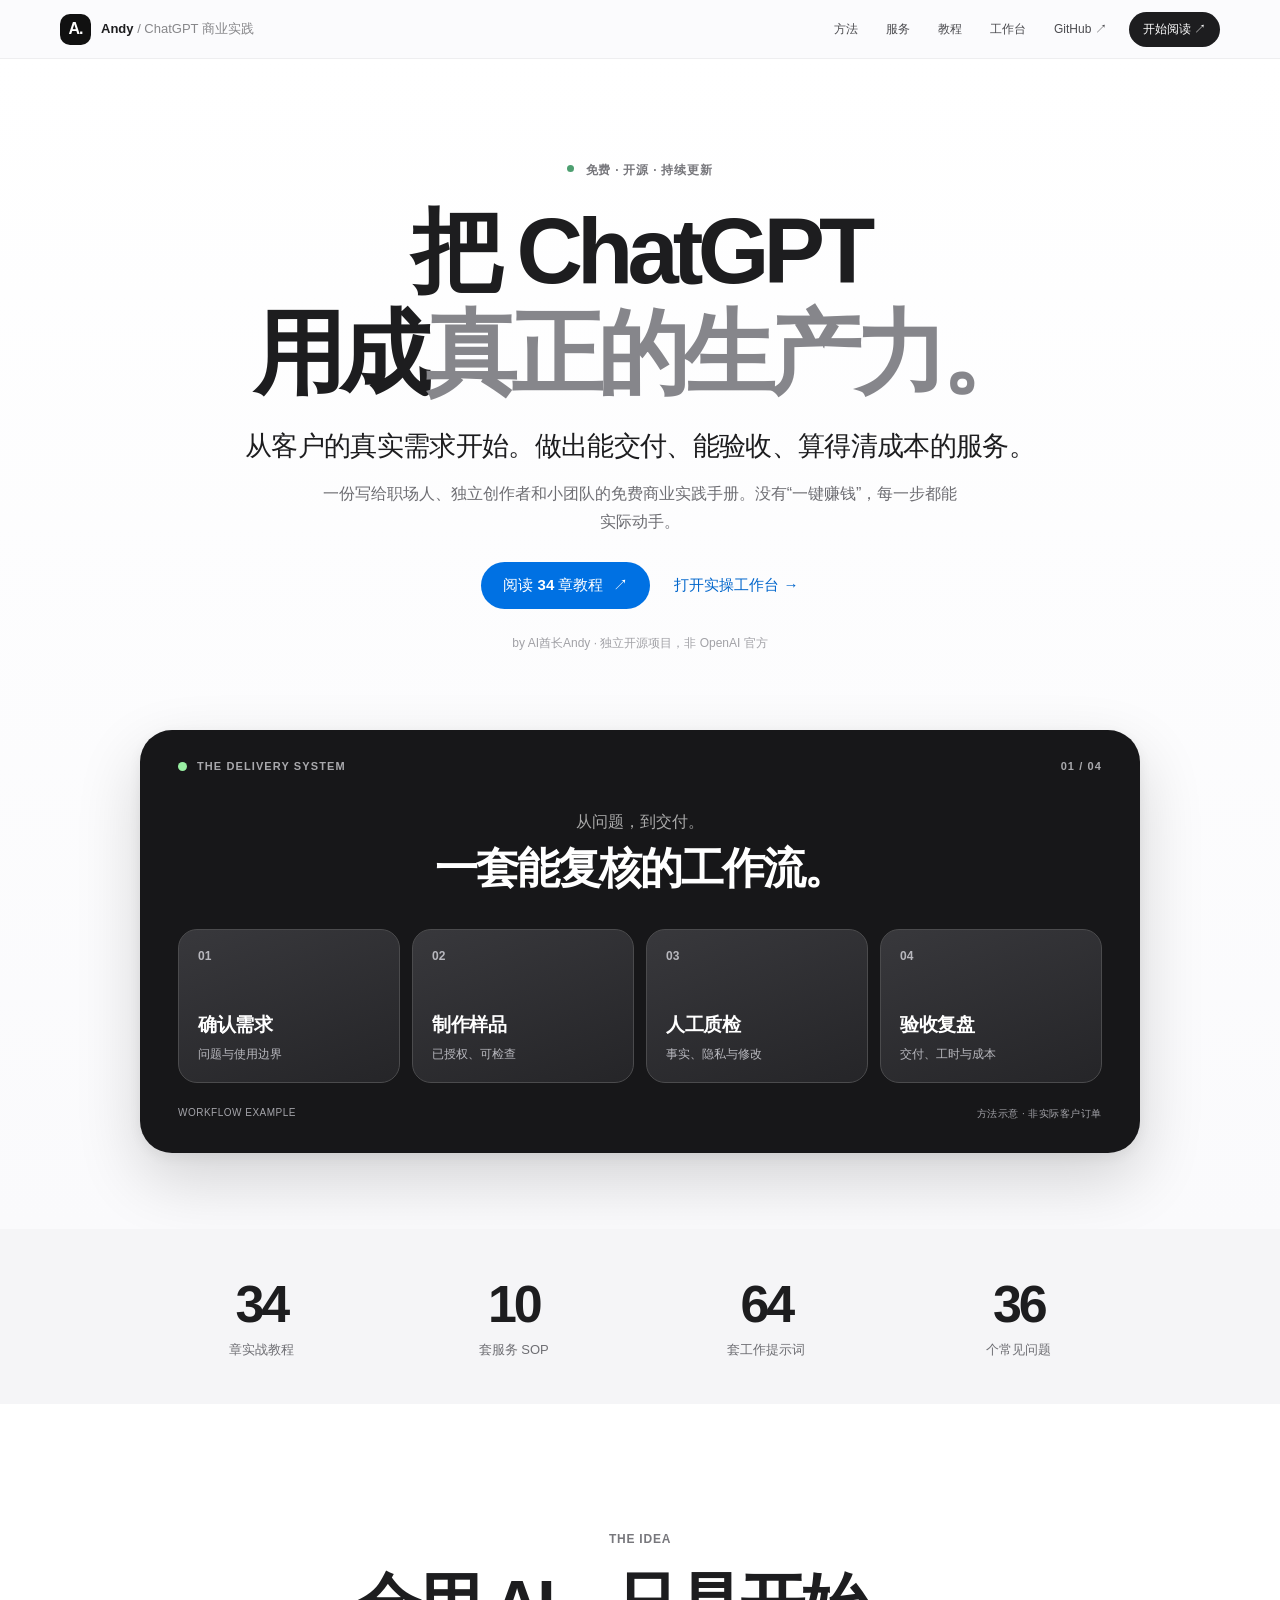
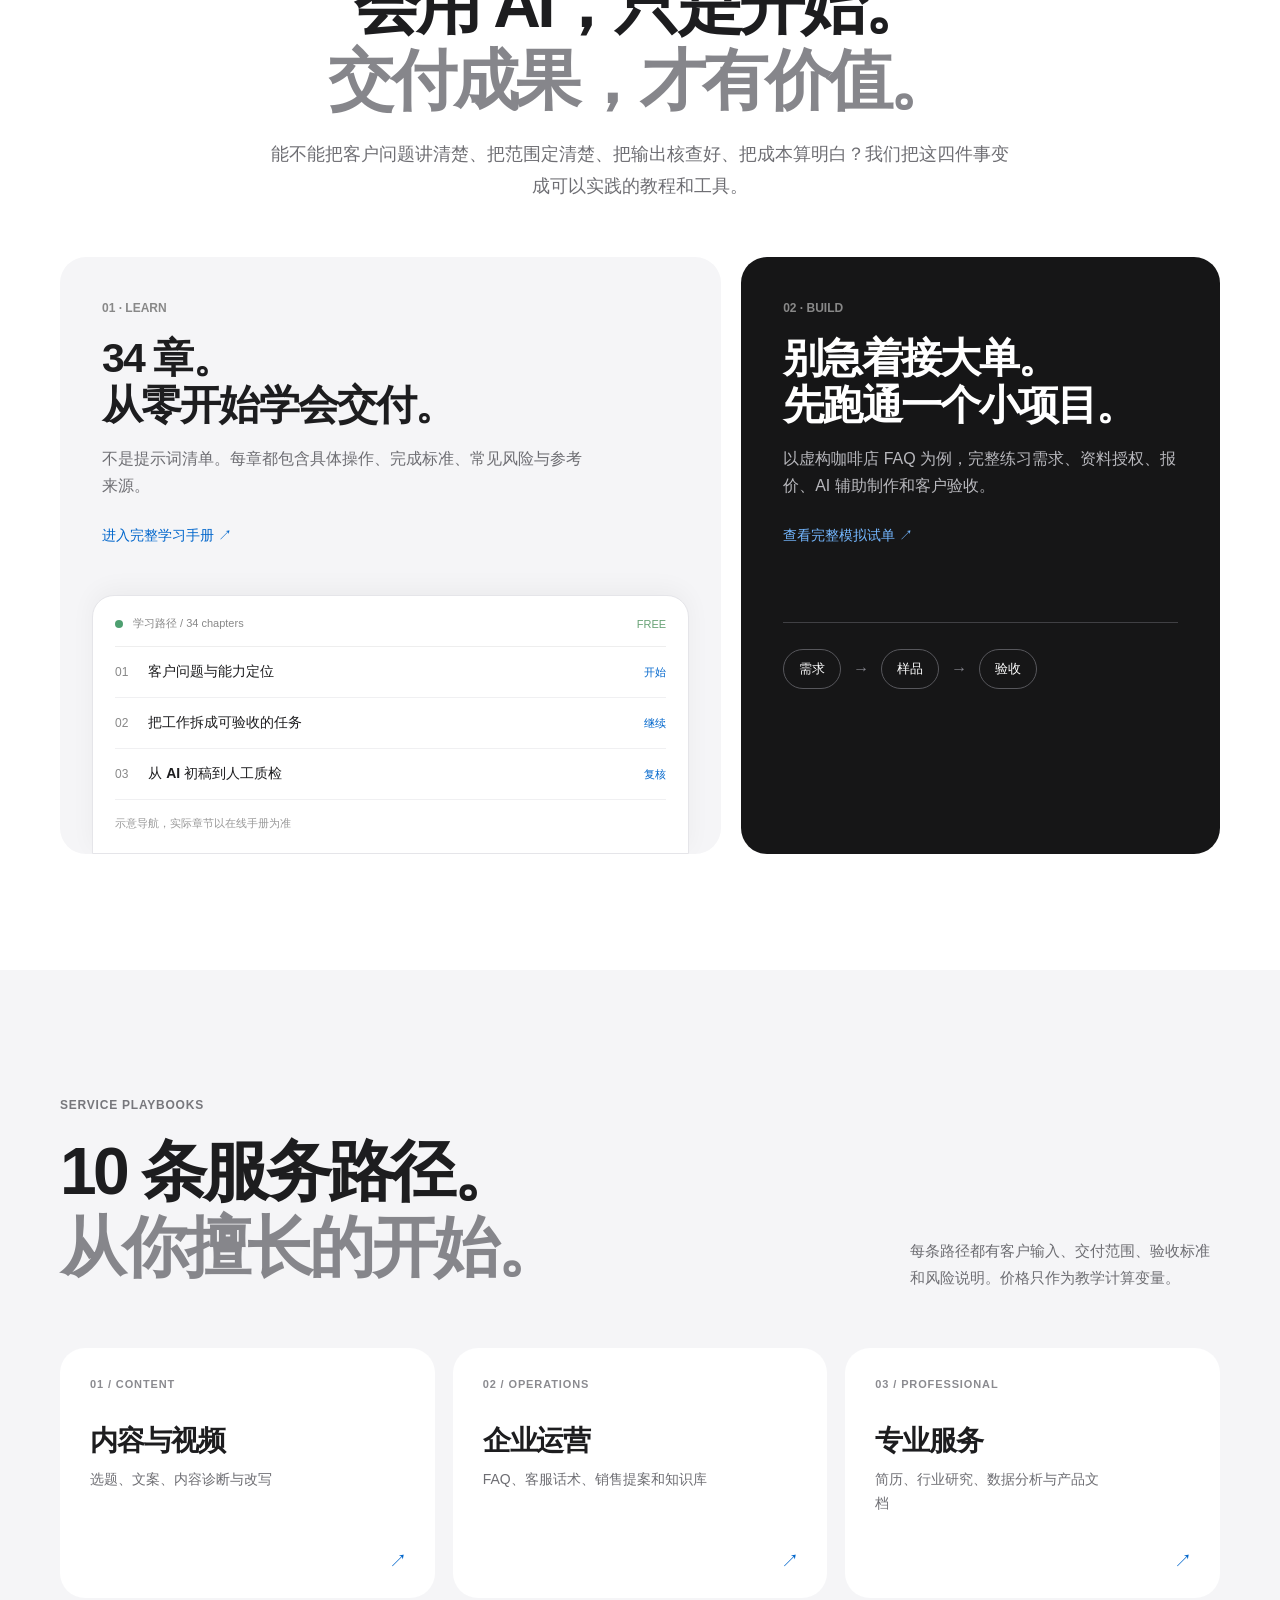
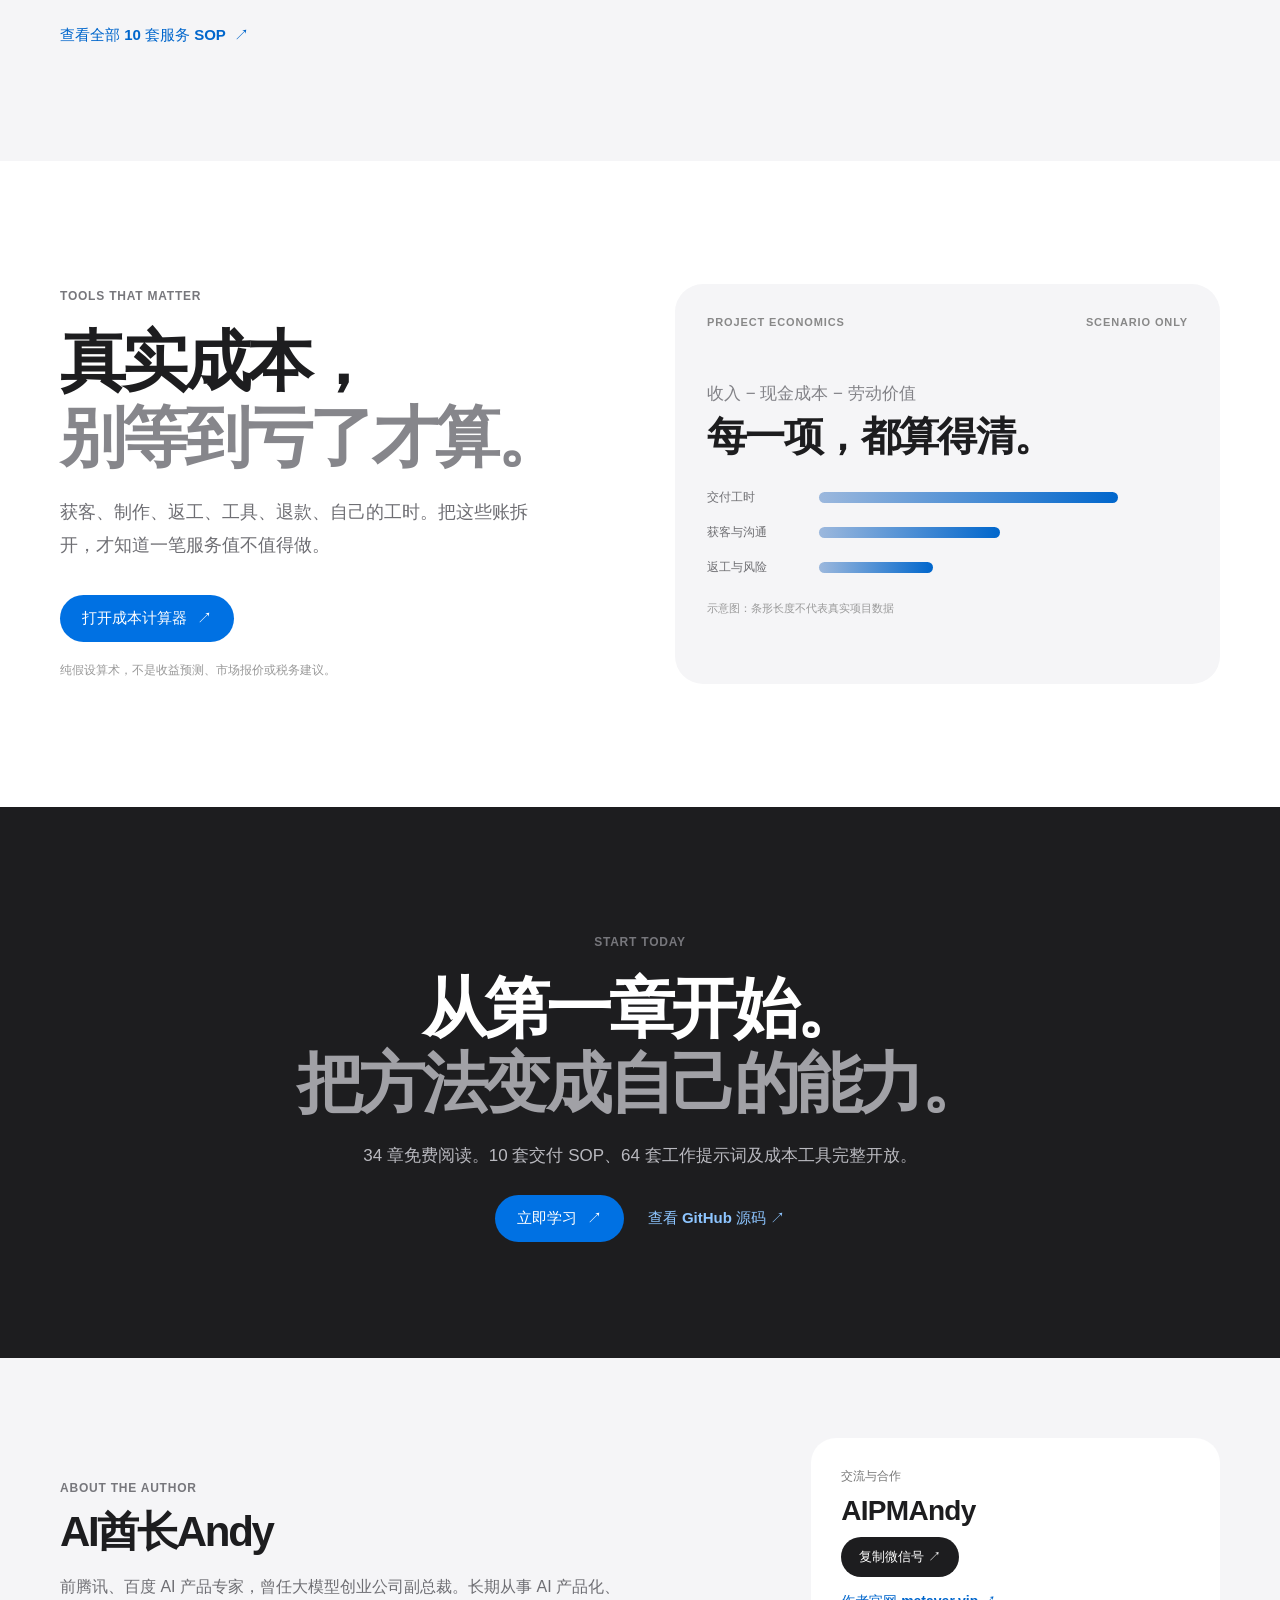
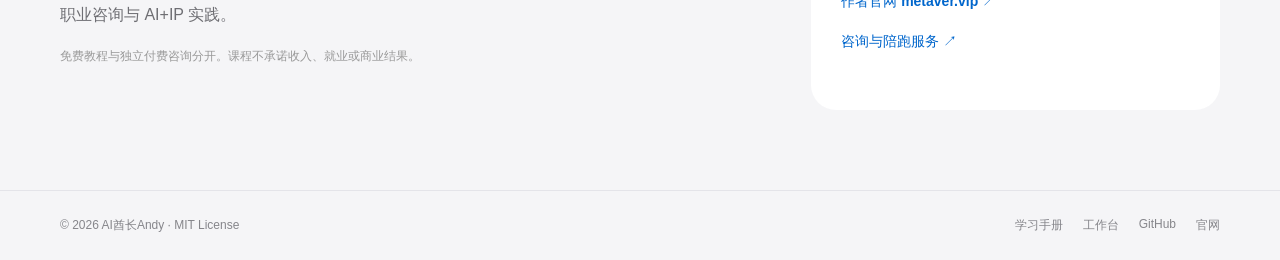
==== commit e540c6b8: "统一名称：AI酋长Andy（英文名 AI Chief Andy / Andy Liu）" ====
--- a/index.html
+++ b/index.html
@@ -3,9 +3,9 @@
 <head>
 <meta charset="utf-8"><meta name="viewport" content="width=device-width,initial-scale=1">
 <meta name="theme-color" content="#ffffff"><meta name="robots" content="index,follow">
-<title>ChatGPT 商业实践手册｜从第一份服务到完整交付 · AI 酋长 Andy</title>
-<meta name="description" content="34 章免费实战教程、10 种可验收服务、64 套工作提示词，以及成本核算和交付模板。AI 酋长 Andy 开源的 ChatGPT 商业实践手册。">
-<meta name="author" content="AI 酋长 Andy">
+<title>ChatGPT 商业实践手册｜从第一份服务到完整交付 · AI酋长Andy</title>
+<meta name="description" content="34 章免费实战教程、10 种可验收服务、64 套工作提示词，以及成本核算和交付模板。AI酋长Andy 开源的 ChatGPT 商业实践手册。">
+<meta name="author" content="AI酋长Andy">
 <link rel="canonical" href="https://aipmandy.github.io/chatgpt-income-handbook/">
 <link rel="icon" href="assets/favicon.svg" type="image/svg+xml">
 <link rel="stylesheet" href="apple-home.css">
@@ -15,7 +15,7 @@
 <meta property="og:url" content="https://aipmandy.github.io/chatgpt-income-handbook/">
 <meta property="og:image" content="https://aipmandy.github.io/chatgpt-income-handbook/assets/social-preview.png">
 <meta name="twitter:card" content="summary_large_image">
-<script type="application/ld+json">{"@context":"https://schema.org","@type":"WebSite","name":"ChatGPT 商业实践手册","url":"https://aipmandy.github.io/chatgpt-income-handbook/","author":{"@type":"Person","name":"AI 酋长 Andy","url":"https://metaver.vip/"},"inLanguage":"zh-CN"}</script>
+<script type="application/ld+json">{"@context":"https://schema.org","@type":"WebSite","name":"ChatGPT 商业实践手册","url":"https://aipmandy.github.io/chatgpt-income-handbook/","author":{"@type":"Person","name":"AI酋长Andy","url":"https://metaver.vip/"},"inLanguage":"zh-CN"}</script>
 </head>
 <body>
 <a class="skip-link" href="#main">跳转到正文</a>
@@ -32,7 +32,7 @@
   <p class="hero-lead">从客户的真实需求开始。做出能交付、能验收、算得清成本的服务。</p>
   <p class="hero-sub">一份写给职场人、独立创作者和小团队的免费商业实践手册。没有“一键赚钱”，每一步都能实际动手。</p>
   <div class="hero-actions"><a class="primary-button" href="handbook.html">阅读 34 章教程 <span aria-hidden="true">↗</span></a><a class="text-button" href="workbench.html">打开实操工作台 <span aria-hidden="true">→</span></a></div>
-  <p class="hero-credit">by AI 酋长 Andy · 独立开源项目，非 OpenAI 官方</p>
+  <p class="hero-credit">by AI酋长Andy · 独立开源项目，非 OpenAI 官方</p>
  </div>
  <div class="hero-art" aria-label="客户需求到正式交付的示例工作流，非真实订单">
   <div class="showcase-meta"><span class="showcase-dot" aria-hidden="true"></span> THE DELIVERY SYSTEM <span>01 / 04</span></div>
@@ -71,9 +71,9 @@
  <div class="cost-ui" aria-label="仅展示演示口径，不展示真实收入"><div class="cost-top"><span>PROJECT ECONOMICS</span><span>SCENARIO ONLY</span></div><p>收入 − 现金成本 − 劳动价值</p><h3>每一项，都算得清。</h3><div class="cost-bars"><div><span>交付工时</span><em style="--w:81%"></em></div><div><span>获客与沟通</span><em style="--w:49%"></em></div><div><span>返工与风险</span><em style="--w:31%"></em></div></div><small>示意图：条形长度不代表真实项目数据</small></div>
 </div></section>
 <section class="section section-next"><div class="section-wrap next-inner"><p class="section-eyebrow">START TODAY</p><h2>从第一章开始。<br><span>把方法变成自己的能力。</span></h2><p>34 章免费阅读。10 套交付 SOP、64 套工作提示词及成本工具完整开放。</p><div class="hero-actions"><a href="handbook.html" class="primary-button">立即学习 <span aria-hidden="true">↗</span></a><a href="https://github.com/AIPMAndy/chatgpt-income-handbook" target="_blank" rel="noopener noreferrer" class="text-button">查看 GitHub 源码 <span aria-hidden="true">↗</span></a></div></div></section>
-<section class="author-section" id="contact"><div class="section-wrap author-inner"><div><p class="section-eyebrow">ABOUT THE AUTHOR</p><h2>AI 酋长 Andy</h2><p>前腾讯、百度 AI 产品专家，曾任大模型创业公司副总裁。长期从事 AI 产品化、职业咨询与 AI+IP 实践。</p><p class="author-note">免费教程与独立付费咨询分开。课程不承诺收入、就业或商业结果。</p></div><div class="author-links"><span>交流与合作</span><strong>AIPMAndy</strong><button id="copyWechat" type="button">复制微信号 <span aria-hidden="true">↗</span></button><a href="https://metaver.vip/" target="_blank" rel="noopener noreferrer">作者官网 metaver.vip <span aria-hidden="true">↗</span></a><a href="https://metaver.vip/services" target="_blank" rel="noopener noreferrer">咨询与陪跑服务 <span aria-hidden="true">↗</span></a><span id="copyStatus" role="status" aria-live="polite"></span></div></div></section>
+<section class="author-section" id="contact"><div class="section-wrap author-inner"><div><p class="section-eyebrow">ABOUT THE AUTHOR</p><h2>AI酋长Andy</h2><p>前腾讯、百度 AI 产品专家，曾任大模型创业公司副总裁。长期从事 AI 产品化、职业咨询与 AI+IP 实践。</p><p class="author-note">免费教程与独立付费咨询分开。课程不承诺收入、就业或商业结果。</p></div><div class="author-links"><span>交流与合作</span><strong>AIPMAndy</strong><button id="copyWechat" type="button">复制微信号 <span aria-hidden="true">↗</span></button><a href="https://metaver.vip/" target="_blank" rel="noopener noreferrer">作者官网 metaver.vip <span aria-hidden="true">↗</span></a><a href="https://metaver.vip/services" target="_blank" rel="noopener noreferrer">咨询与陪跑服务 <span aria-hidden="true">↗</span></a><span id="copyStatus" role="status" aria-live="polite"></span></div></div></section>
 </main>
-<footer class="footer"><div class="section-wrap footer-inner"><span>© 2026 AI 酋长 Andy · <a href="LICENSE">MIT License</a></span><div><a href="handbook.html">学习手册</a><a href="workbench.html">工作台</a><a href="https://github.com/AIPMAndy/chatgpt-income-handbook" target="_blank" rel="noopener noreferrer">GitHub</a><a href="https://metaver.vip/" target="_blank" rel="noopener noreferrer">官网</a></div></div></footer>
+<footer class="footer"><div class="section-wrap footer-inner"><span>© 2026 AI酋长Andy · <a href="LICENSE">MIT License</a></span><div><a href="handbook.html">学习手册</a><a href="workbench.html">工作台</a><a href="https://github.com/AIPMAndy/chatgpt-income-handbook" target="_blank" rel="noopener noreferrer">GitHub</a><a href="https://metaver.vip/" target="_blank" rel="noopener noreferrer">官网</a></div></div></footer>
 <script>
 (function(){
  const btn=document.getElementById('copyWechat'),msg=document.getElementById('copyStatus');
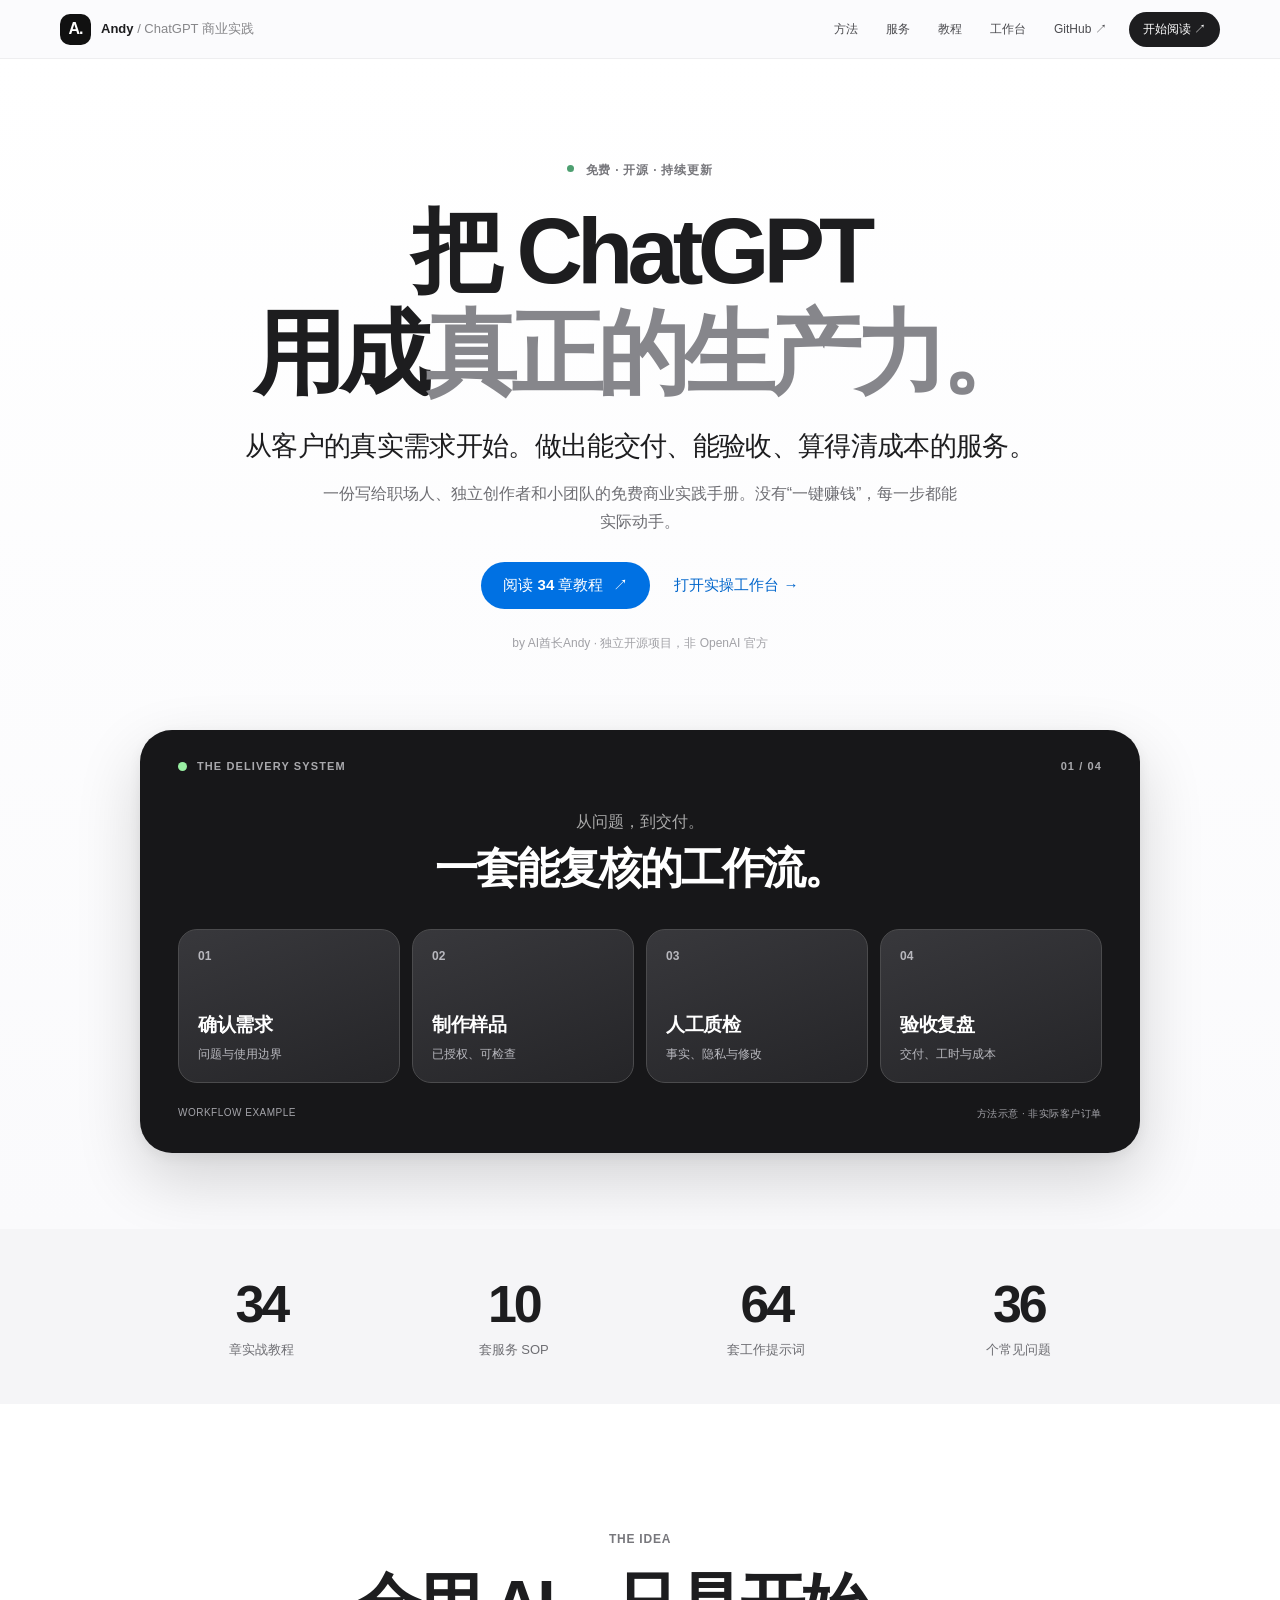
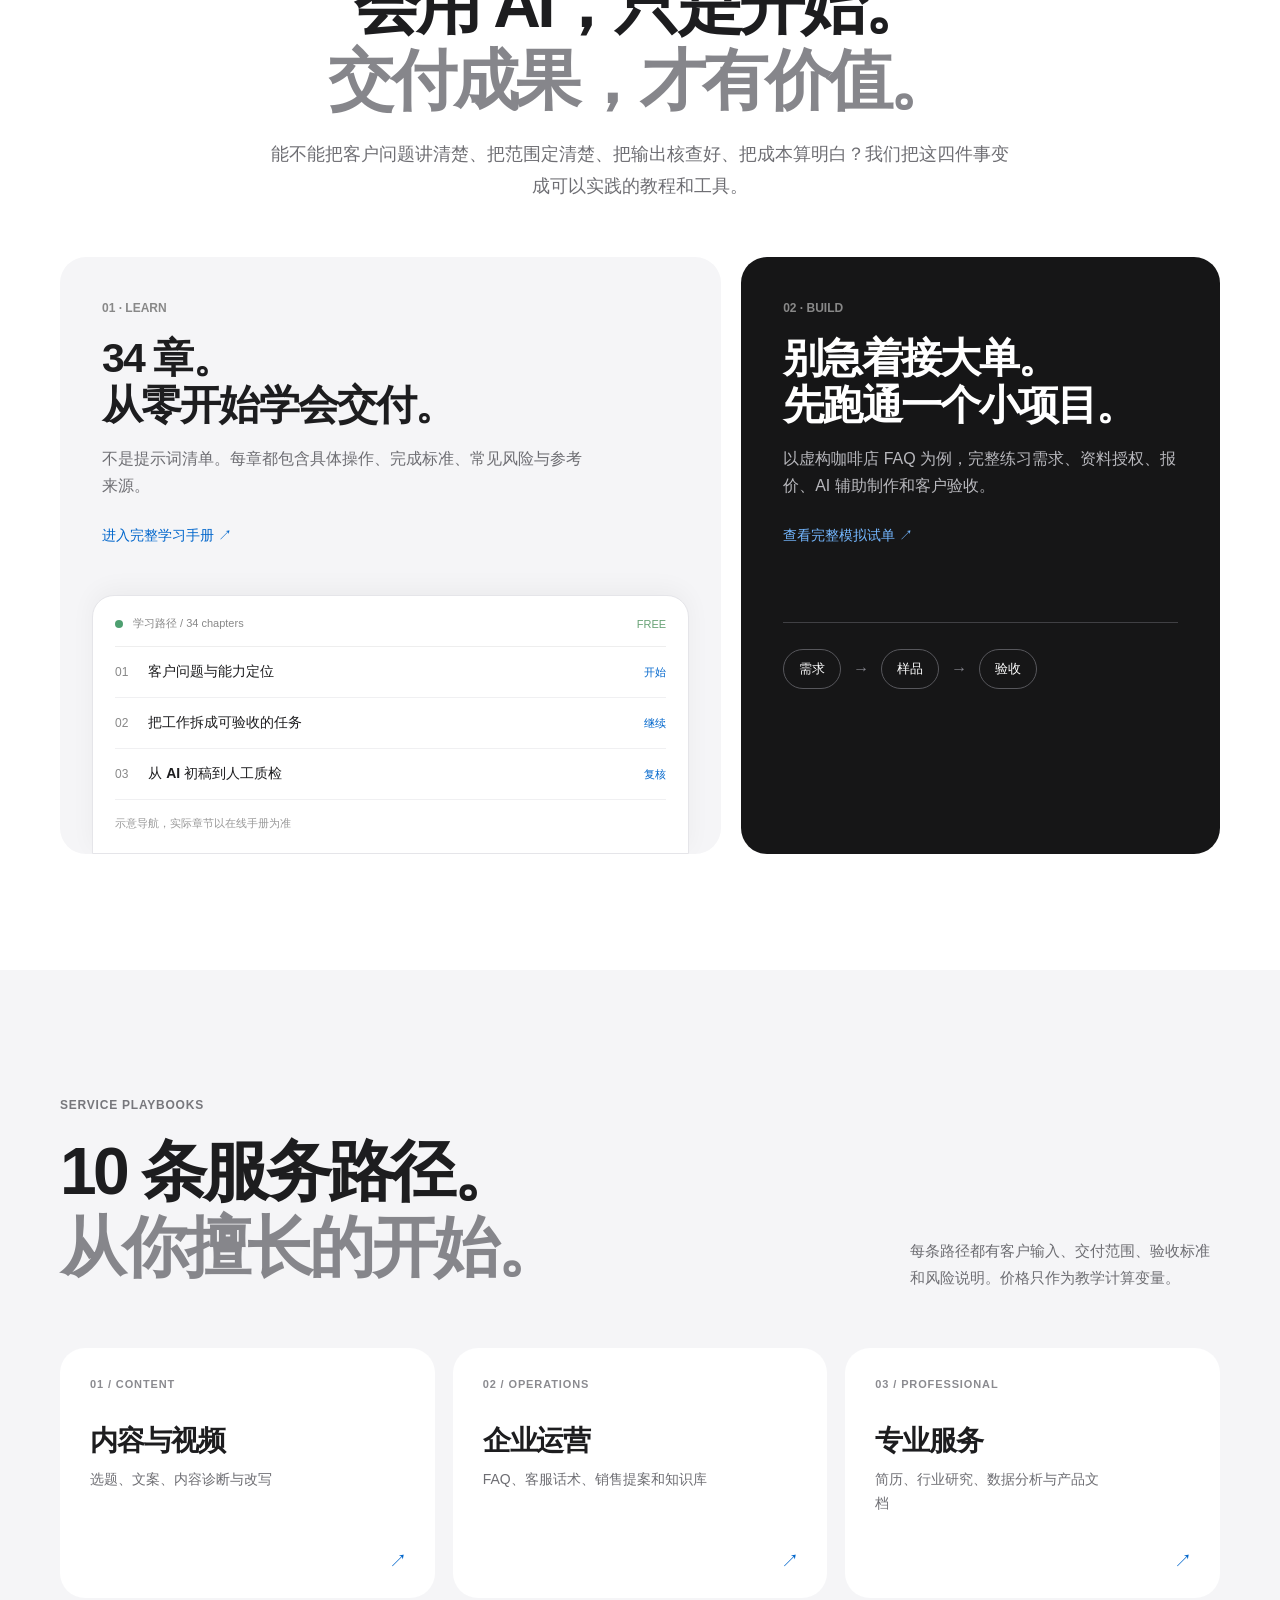
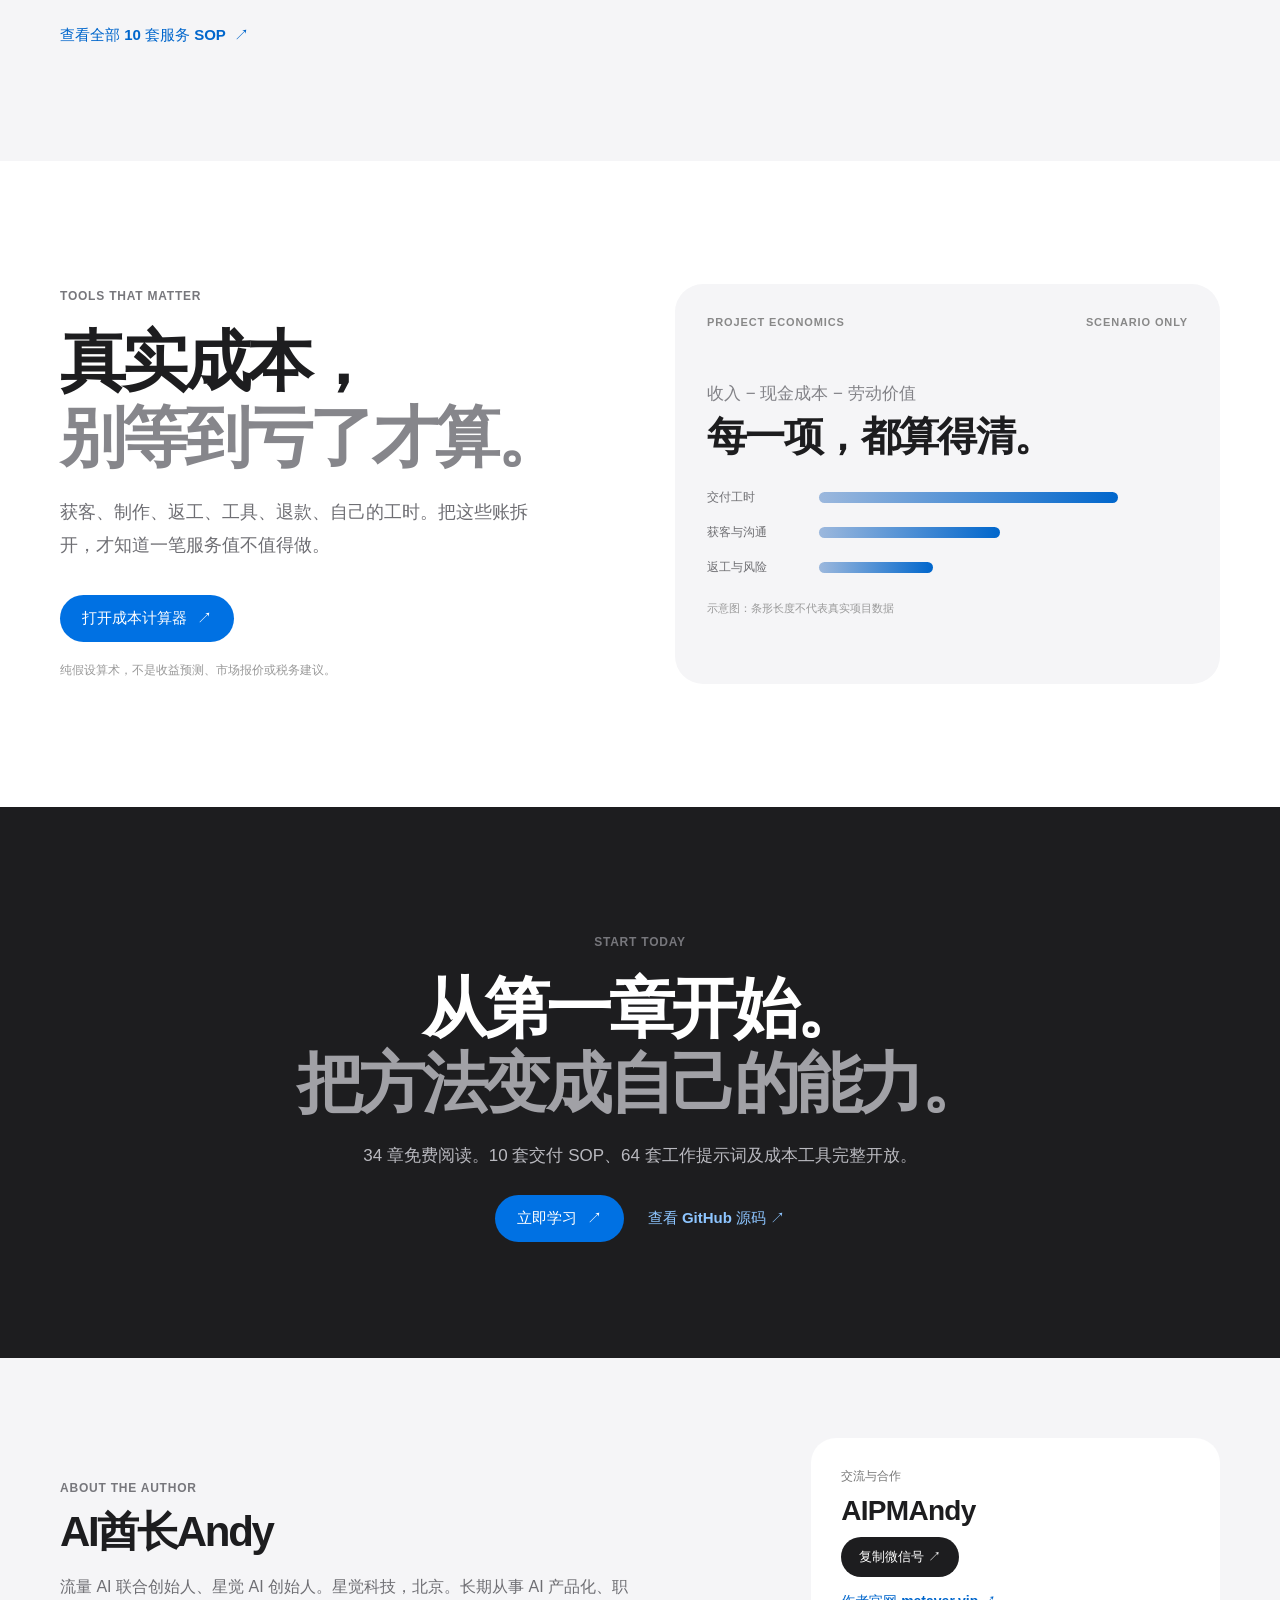
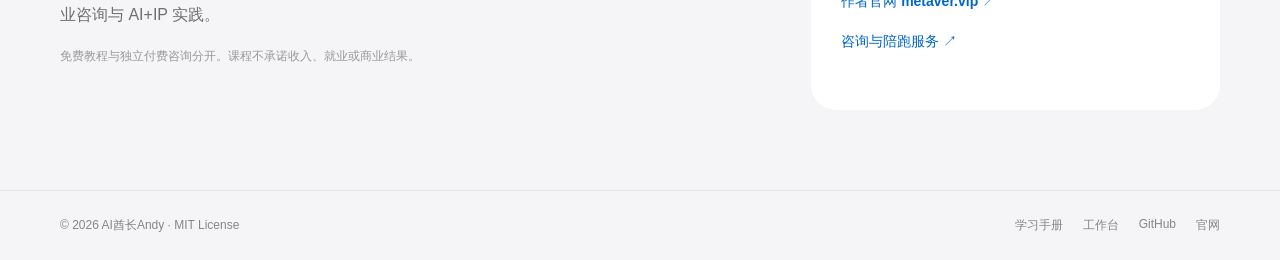
==== commit 20a693dc: "seo/geo: 统一作者职称为流量 AI 联合创始人、星觉 AI 创始人，并补全页面元数据与一句话简介" ====
--- a/index.html
+++ b/index.html
@@ -1,6 +1,6 @@
 <!doctype html>
 <html lang="zh-CN">
-<head>
+<head><!-- andy-seo-extra --><meta property="og:locale" content="zh_CN"><meta property="og:site_name" content="用 ChatGPT 赚钱保姆级攻略"><meta property="og:image:width" content="1200"><meta property="og:image:height" content="630"><meta name="twitter:site" content="@AIPMAndy"><meta name="twitter:creator" content="@AIPMAndy"><meta name="twitter:title" content="ChatGPT 商业实践手册｜从第一份服务到完整交付 · AI酋长Andy"><meta name="twitter:description" content="34 章免费实战教程、10 种可验收服务、64 套工作提示词，以及成本核算和交付模板。AI酋长Andy 开源的 ChatGPT 商业实践手册。"><meta name="twitter:image" content="https://aipmandy.github.io/chatgpt-income-handbook/og.png"><!-- /andy-seo-extra -->
 <meta charset="utf-8"><meta name="viewport" content="width=device-width,initial-scale=1">
 <meta name="theme-color" content="#ffffff"><meta name="robots" content="index,follow">
 <title>ChatGPT 商业实践手册｜从第一份服务到完整交付 · AI酋长Andy</title>
@@ -71,7 +71,7 @@
  <div class="cost-ui" aria-label="仅展示演示口径，不展示真实收入"><div class="cost-top"><span>PROJECT ECONOMICS</span><span>SCENARIO ONLY</span></div><p>收入 − 现金成本 − 劳动价值</p><h3>每一项，都算得清。</h3><div class="cost-bars"><div><span>交付工时</span><em style="--w:81%"></em></div><div><span>获客与沟通</span><em style="--w:49%"></em></div><div><span>返工与风险</span><em style="--w:31%"></em></div></div><small>示意图：条形长度不代表真实项目数据</small></div>
 </div></section>
 <section class="section section-next"><div class="section-wrap next-inner"><p class="section-eyebrow">START TODAY</p><h2>从第一章开始。<br><span>把方法变成自己的能力。</span></h2><p>34 章免费阅读。10 套交付 SOP、64 套工作提示词及成本工具完整开放。</p><div class="hero-actions"><a href="handbook.html" class="primary-button">立即学习 <span aria-hidden="true">↗</span></a><a href="https://github.com/AIPMAndy/chatgpt-income-handbook" target="_blank" rel="noopener noreferrer" class="text-button">查看 GitHub 源码 <span aria-hidden="true">↗</span></a></div></div></section>
-<section class="author-section" id="contact"><div class="section-wrap author-inner"><div><p class="section-eyebrow">ABOUT THE AUTHOR</p><h2>AI酋长Andy</h2><p>前腾讯、百度 AI 产品专家，曾任大模型创业公司副总裁。长期从事 AI 产品化、职业咨询与 AI+IP 实践。</p><p class="author-note">免费教程与独立付费咨询分开。课程不承诺收入、就业或商业结果。</p></div><div class="author-links"><span>交流与合作</span><strong>AIPMAndy</strong><button id="copyWechat" type="button">复制微信号 <span aria-hidden="true">↗</span></button><a href="https://metaver.vip/" target="_blank" rel="noopener noreferrer">作者官网 metaver.vip <span aria-hidden="true">↗</span></a><a href="https://metaver.vip/services" target="_blank" rel="noopener noreferrer">咨询与陪跑服务 <span aria-hidden="true">↗</span></a><span id="copyStatus" role="status" aria-live="polite"></span></div></div></section>
+<section class="author-section" id="contact"><div class="section-wrap author-inner"><div><p class="section-eyebrow">ABOUT THE AUTHOR</p><h2>AI酋长Andy</h2><p>流量 AI 联合创始人、星觉 AI 创始人。星觉科技，北京。长期从事 AI 产品化、职业咨询与 AI+IP 实践。</p><p class="author-note">免费教程与独立付费咨询分开。课程不承诺收入、就业或商业结果。</p></div><div class="author-links"><span>交流与合作</span><strong>AIPMAndy</strong><button id="copyWechat" type="button">复制微信号 <span aria-hidden="true">↗</span></button><a href="https://metaver.vip/" target="_blank" rel="noopener noreferrer">作者官网 metaver.vip <span aria-hidden="true">↗</span></a><a href="https://metaver.vip/services" target="_blank" rel="noopener noreferrer">咨询与陪跑服务 <span aria-hidden="true">↗</span></a><span id="copyStatus" role="status" aria-live="polite"></span></div></div></section>
 </main>
 <footer class="footer"><div class="section-wrap footer-inner"><span>© 2026 AI酋长Andy · <a href="LICENSE">MIT License</a></span><div><a href="handbook.html">学习手册</a><a href="workbench.html">工作台</a><a href="https://github.com/AIPMAndy/chatgpt-income-handbook" target="_blank" rel="noopener noreferrer">GitHub</a><a href="https://metaver.vip/" target="_blank" rel="noopener noreferrer">官网</a></div></div></footer>
 <script>
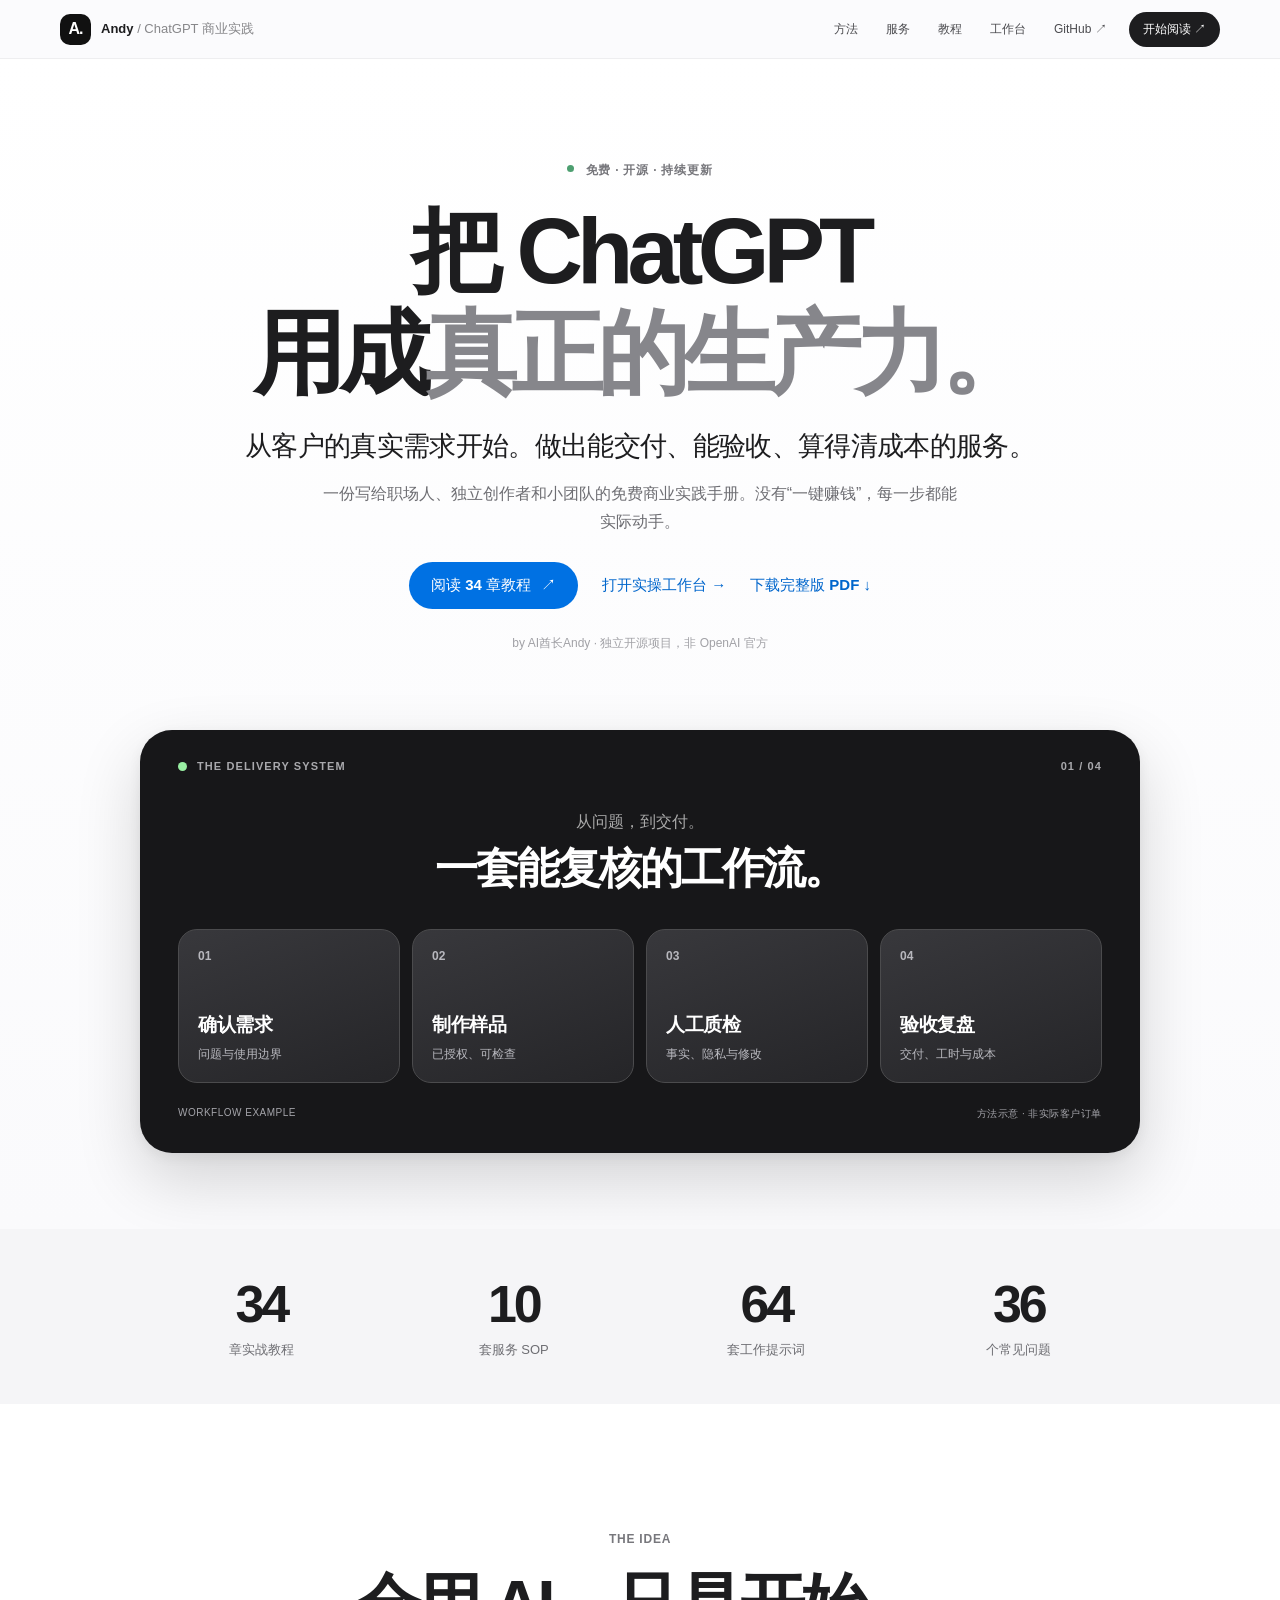
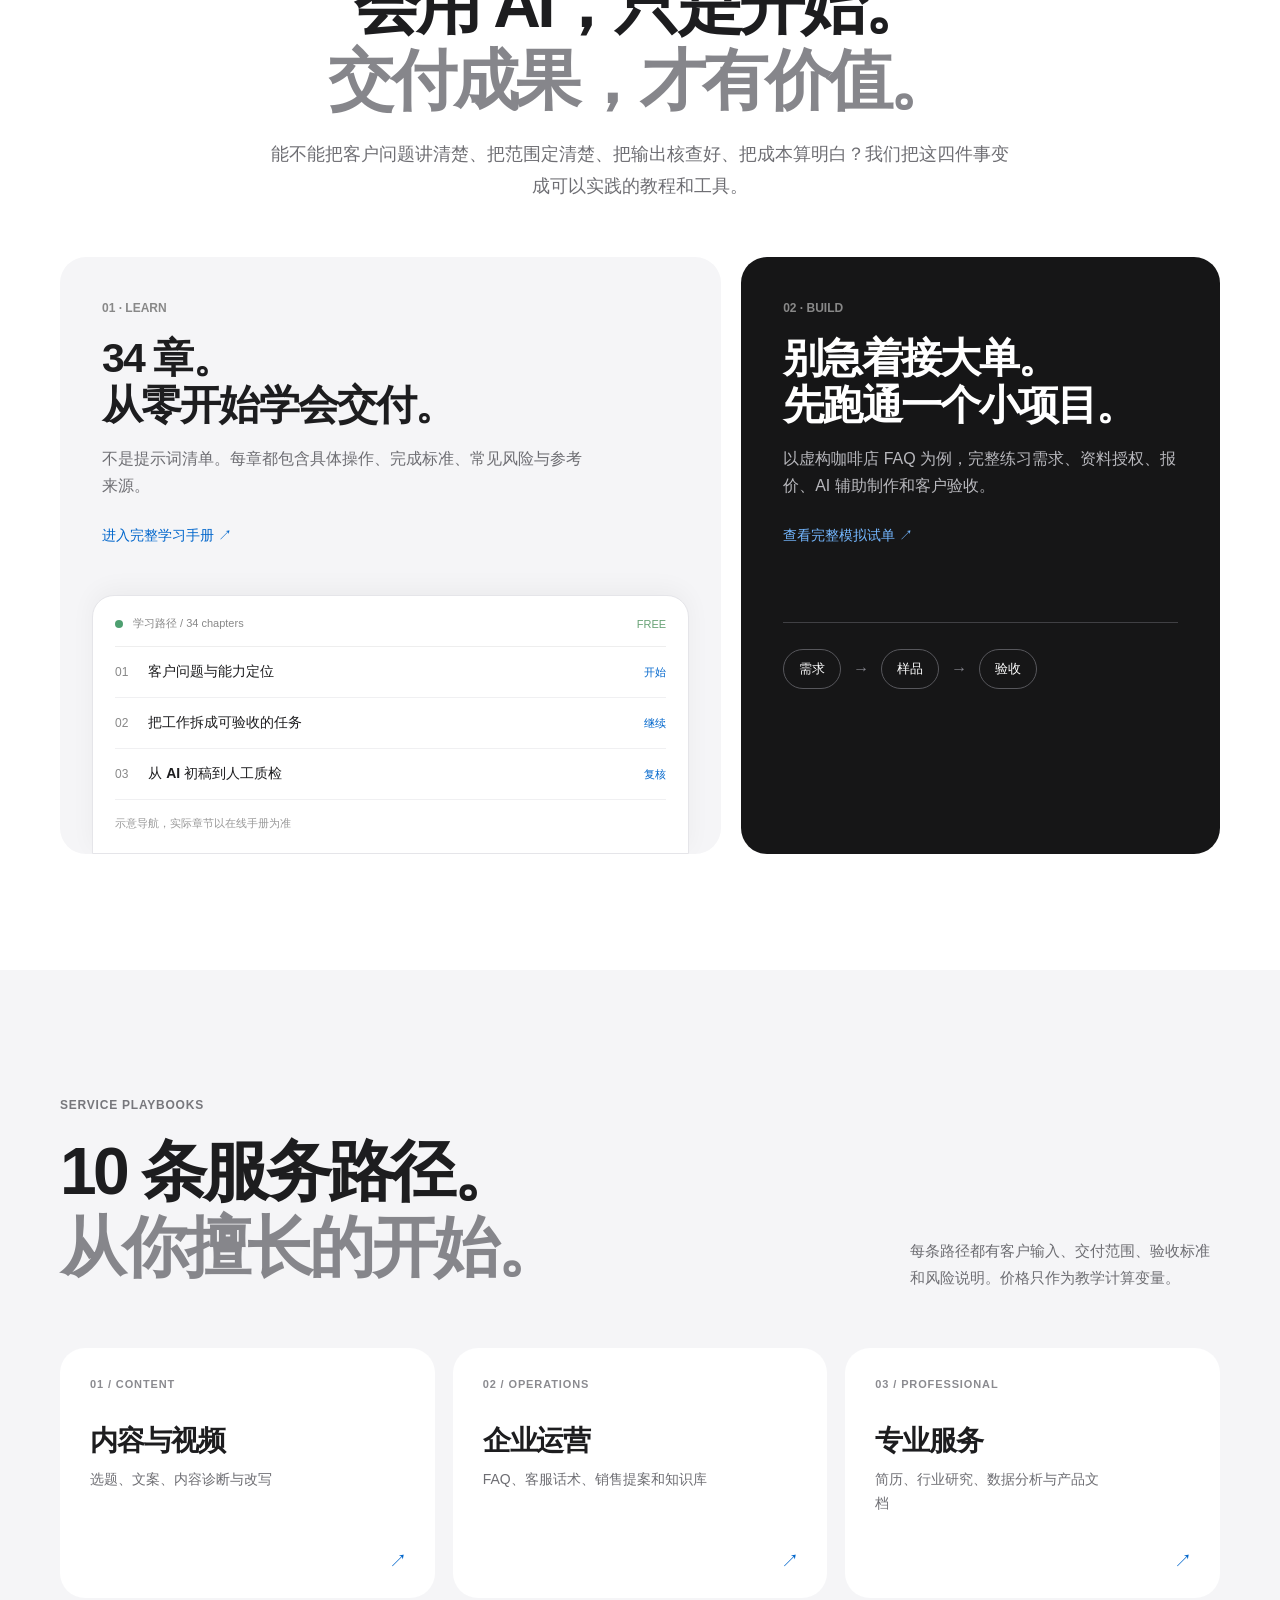
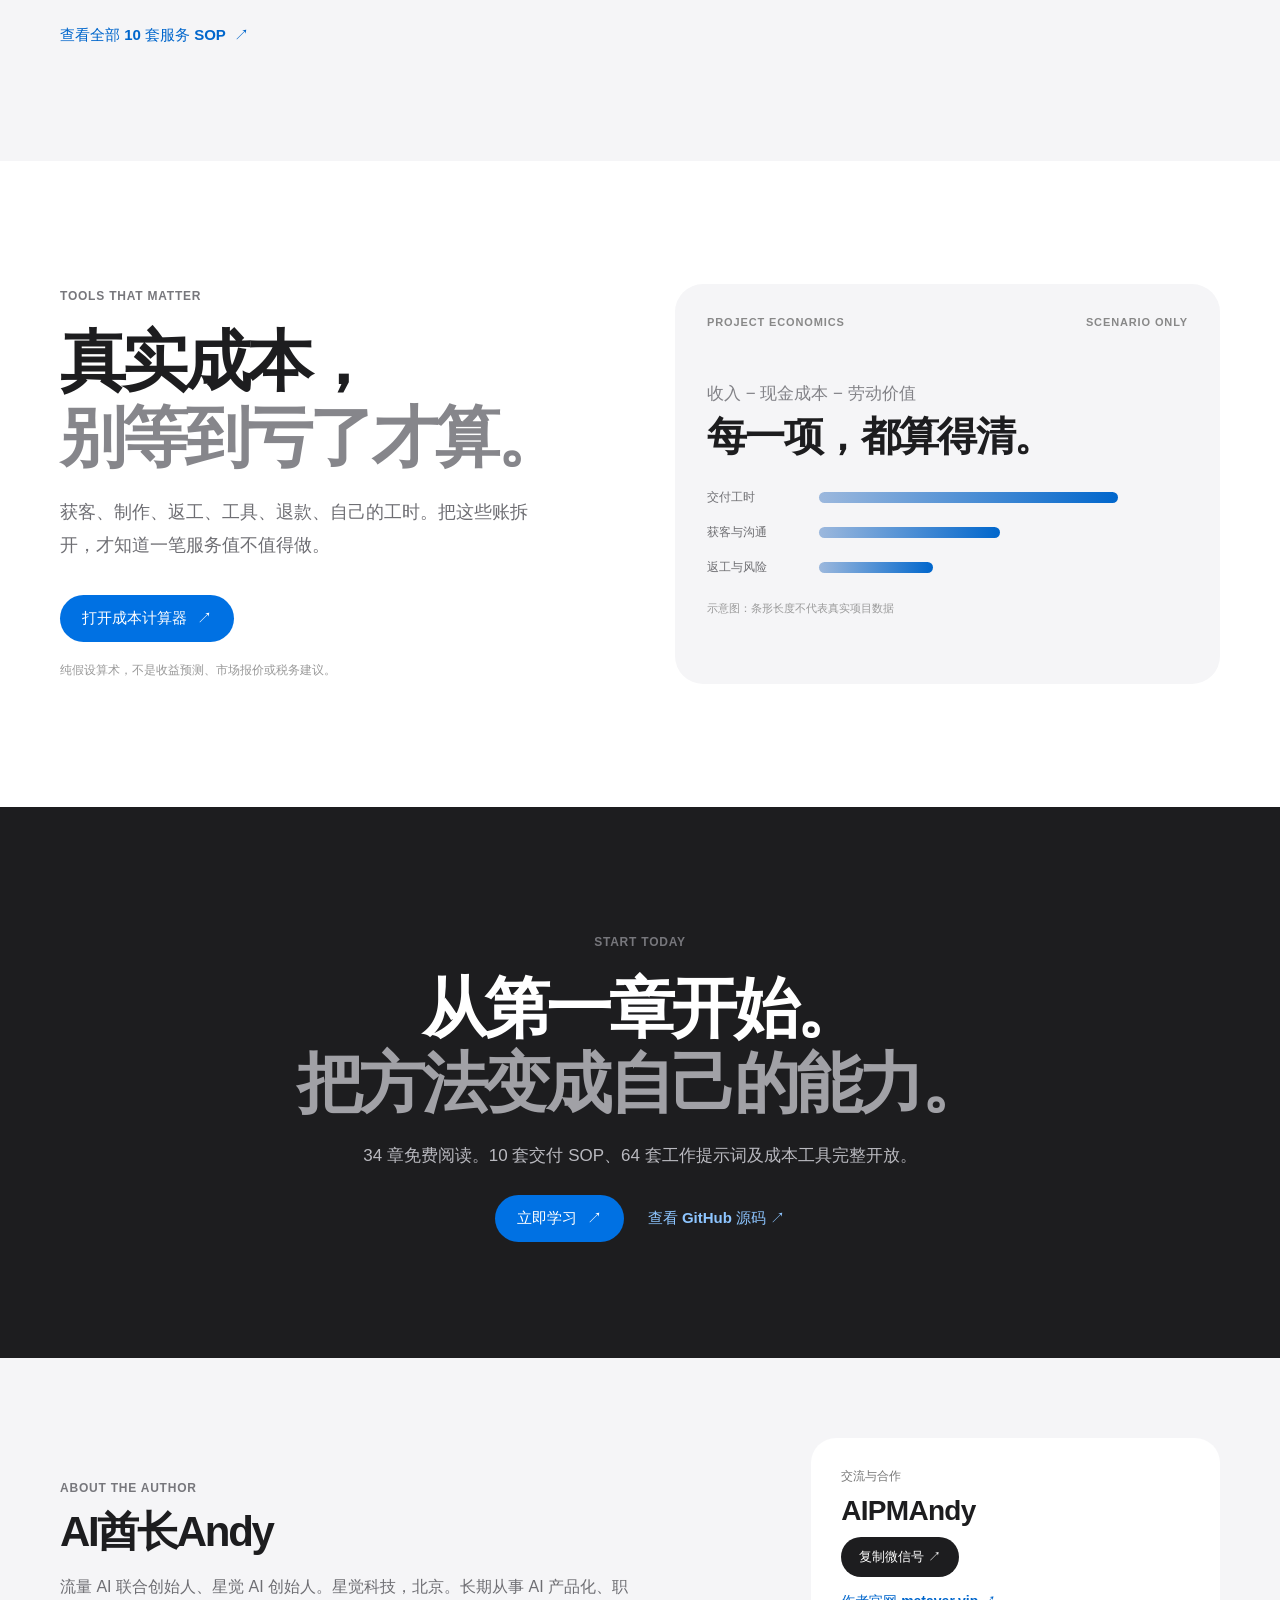
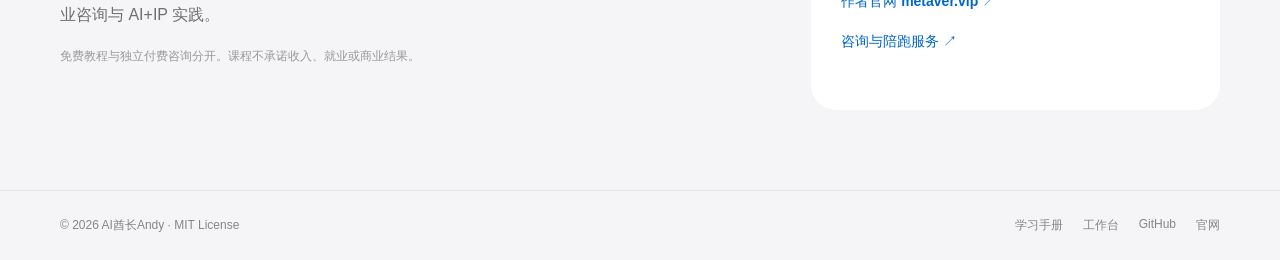
==== commit e6d49dcb: "feat(web): add PDF download CTA and verifiable Book structured data" ====
--- a/index.html
+++ b/index.html
@@ -16,6 +16,7 @@
 <meta property="og:image" content="https://aipmandy.github.io/chatgpt-income-handbook/assets/social-preview.png">
 <meta name="twitter:card" content="summary_large_image">
 <script type="application/ld+json">{"@context":"https://schema.org","@type":"WebSite","name":"ChatGPT 商业实践手册","url":"https://aipmandy.github.io/chatgpt-income-handbook/","author":{"@type":"Person","name":"AI酋长Andy","url":"https://metaver.vip/"},"inLanguage":"zh-CN"}</script>
+<script type="application/ld+json">{"@context":"https://schema.org","@type":"Book","name":"ChatGPT 商业实践手册｜34章开源攻略","inLanguage":"zh-CN","url":"https://aipmandy.github.io/chatgpt-income-handbook/pdf/chatgpt-income-handbook-guide.pdf","encodingFormat":"application/pdf","isAccessibleForFree":true,"author":{"@type":"Person","name":"AI酋长Andy","url":"https://metaver.vip/"},"publisher":{"@type":"Organization","name":"星觉科技","url":"https://www.a6no1.cn/"},"license":"https://github.com/AIPMAndy/chatgpt-income-handbook/blob/main/LICENSE","citation":"https://github.com/AIPMAndy/chatgpt-income-handbook/blob/main/docs/SOURCES.md"}</script>
 </head>
 <body>
 <a class="skip-link" href="#main">跳转到正文</a>
@@ -31,7 +32,7 @@
   <h1>把 ChatGPT<br>用成<span>真正的生产力。</span></h1>
   <p class="hero-lead">从客户的真实需求开始。做出能交付、能验收、算得清成本的服务。</p>
   <p class="hero-sub">一份写给职场人、独立创作者和小团队的免费商业实践手册。没有“一键赚钱”，每一步都能实际动手。</p>
-  <div class="hero-actions"><a class="primary-button" href="handbook.html">阅读 34 章教程 <span aria-hidden="true">↗</span></a><a class="text-button" href="workbench.html">打开实操工作台 <span aria-hidden="true">→</span></a></div>
+  <div class="hero-actions"><a class="primary-button" href="handbook.html">阅读 34 章教程 <span aria-hidden="true">↗</span></a><a class="text-button" href="workbench.html">打开实操工作台 <span aria-hidden="true">→</span></a><a class="text-button" href="pdf/chatgpt-income-handbook-guide.pdf" download>下载完整版 PDF <span aria-hidden="true">↓</span></a></div>
   <p class="hero-credit">by AI酋长Andy · 独立开源项目，非 OpenAI 官方</p>
  </div>
  <div class="hero-art" aria-label="客户需求到正式交付的示例工作流，非真实订单">
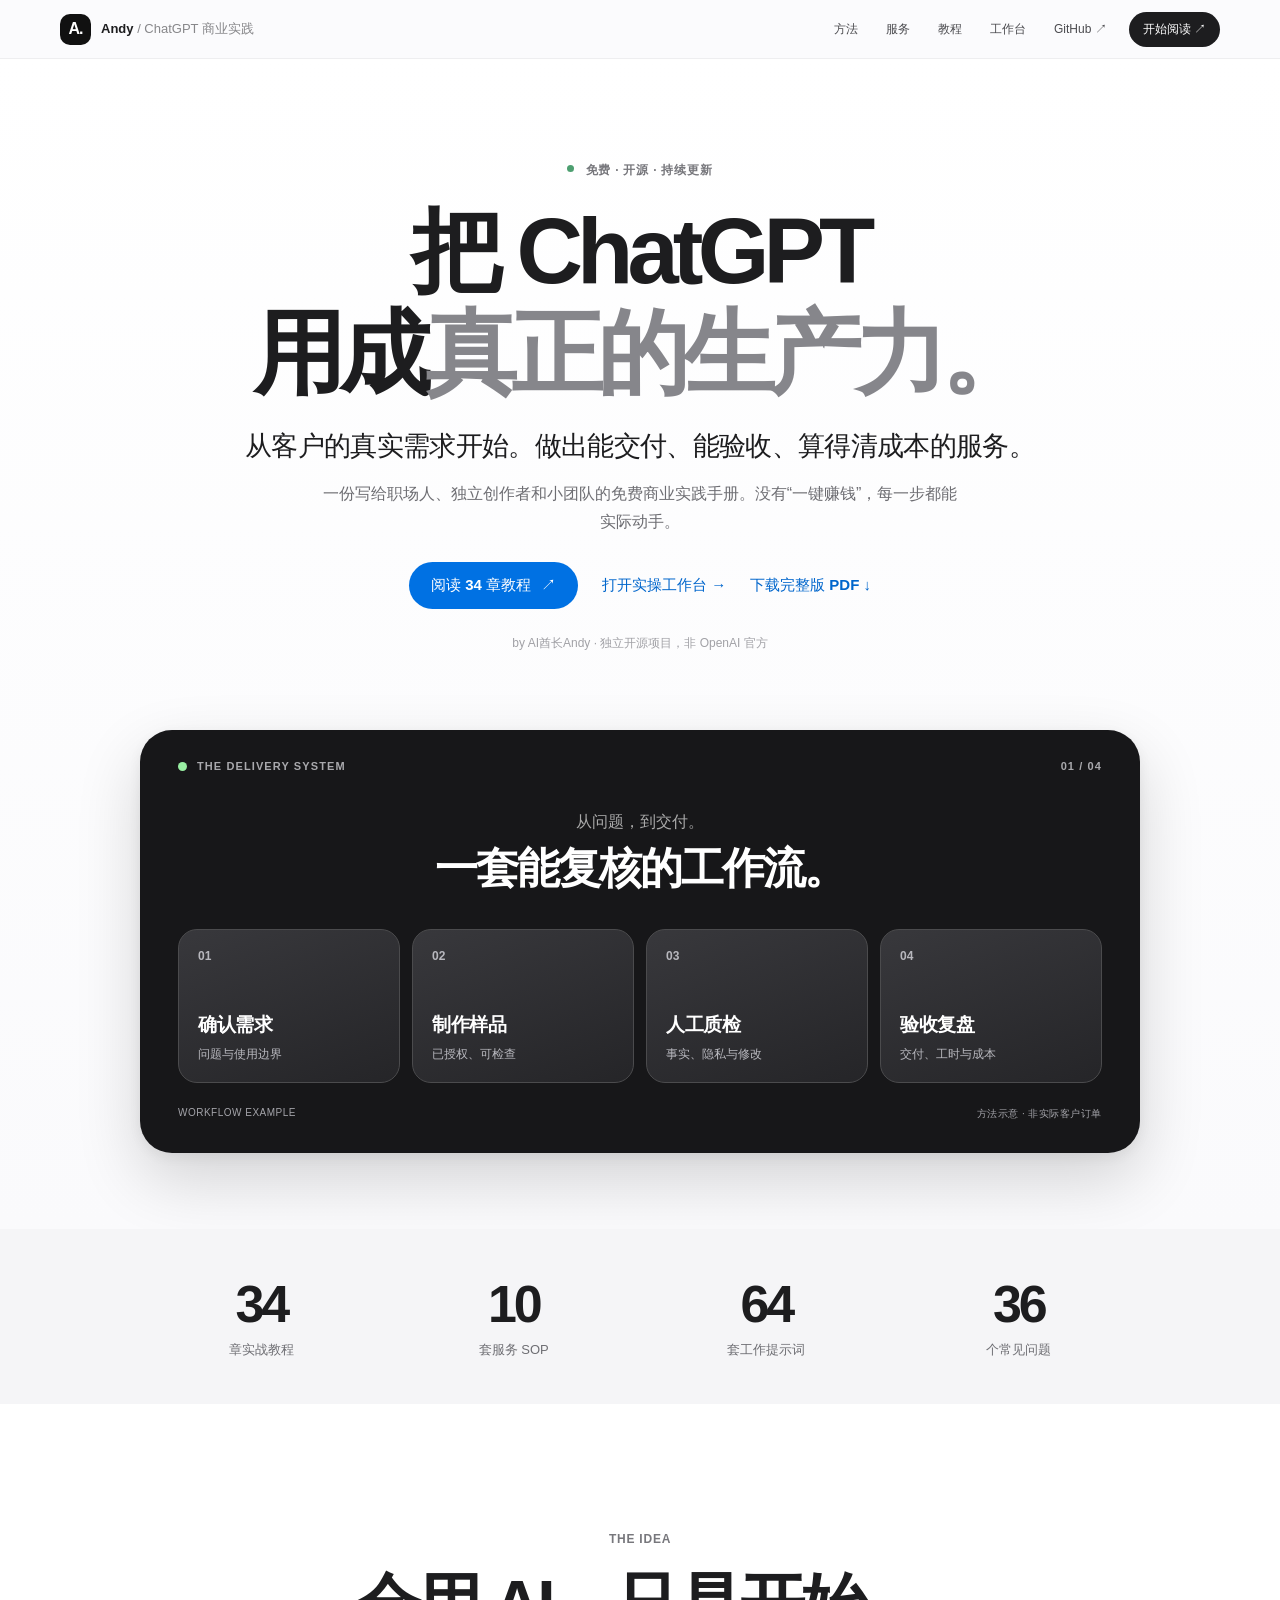
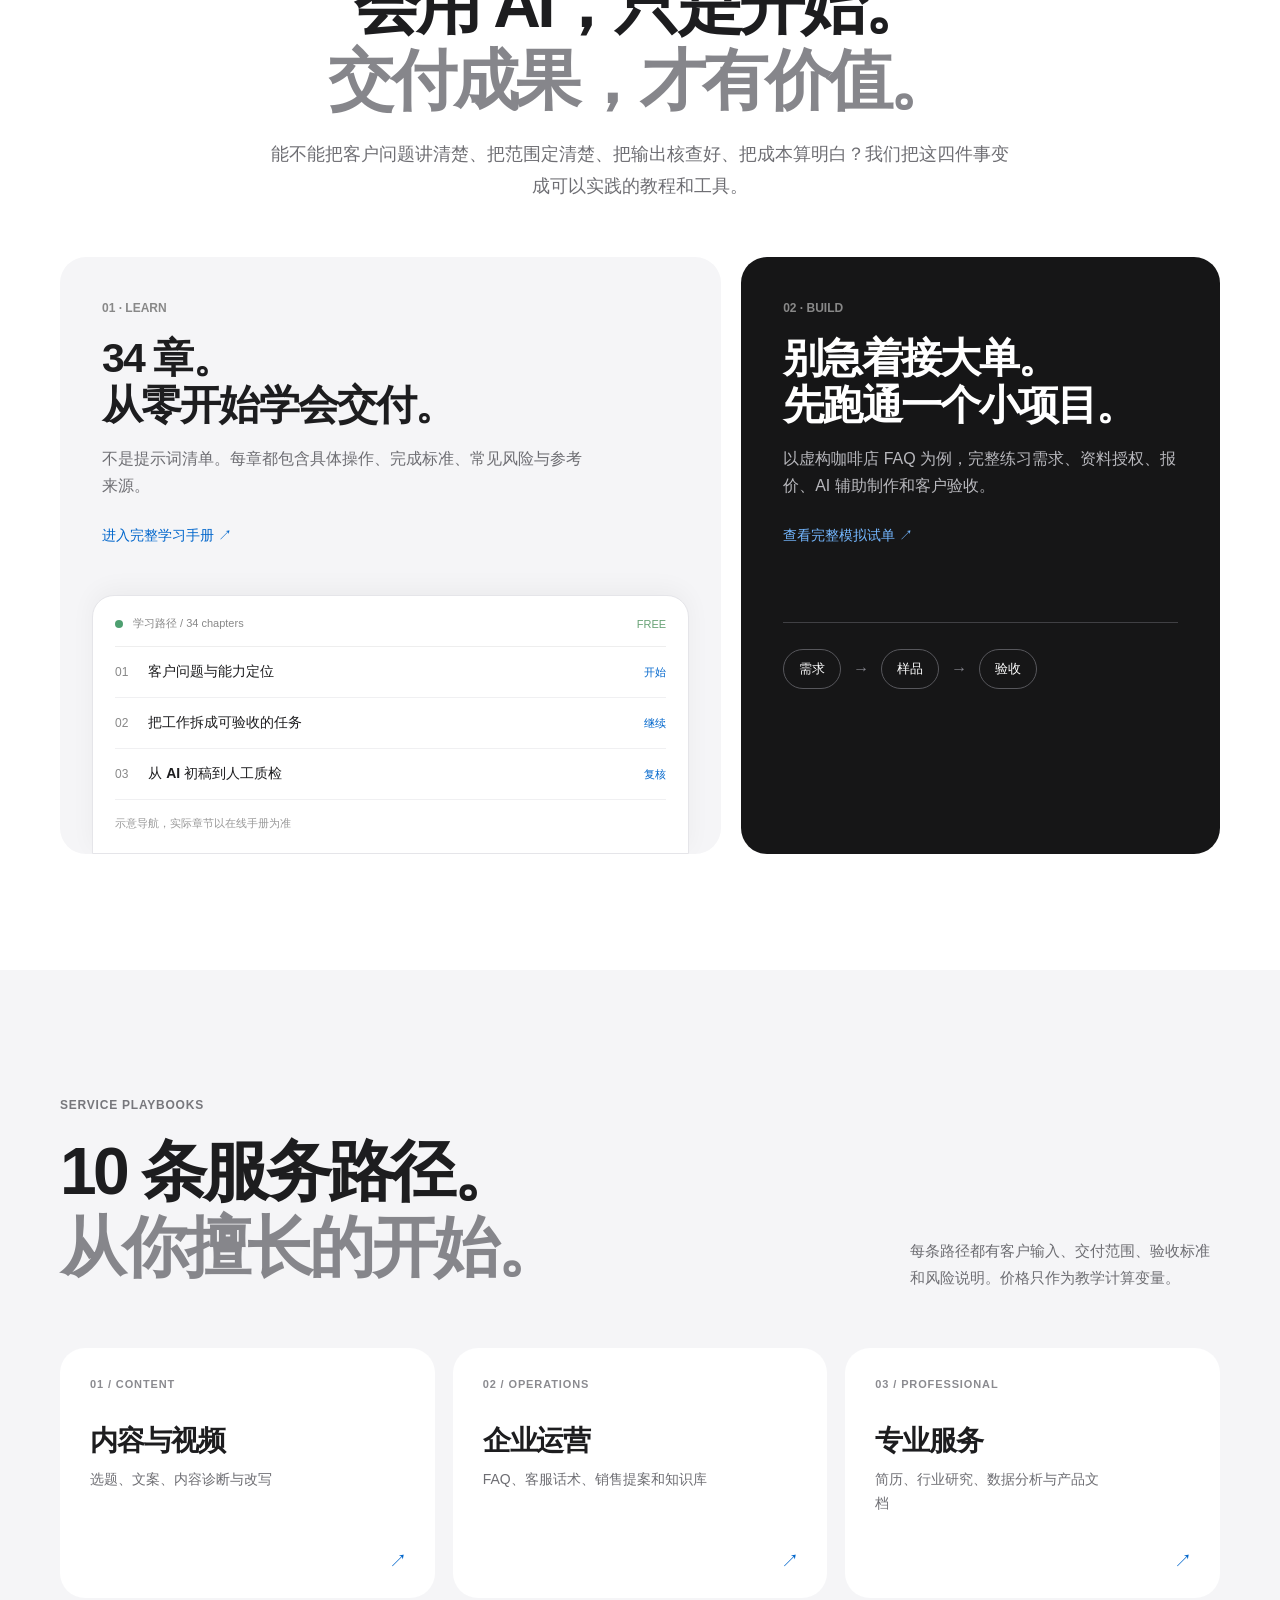
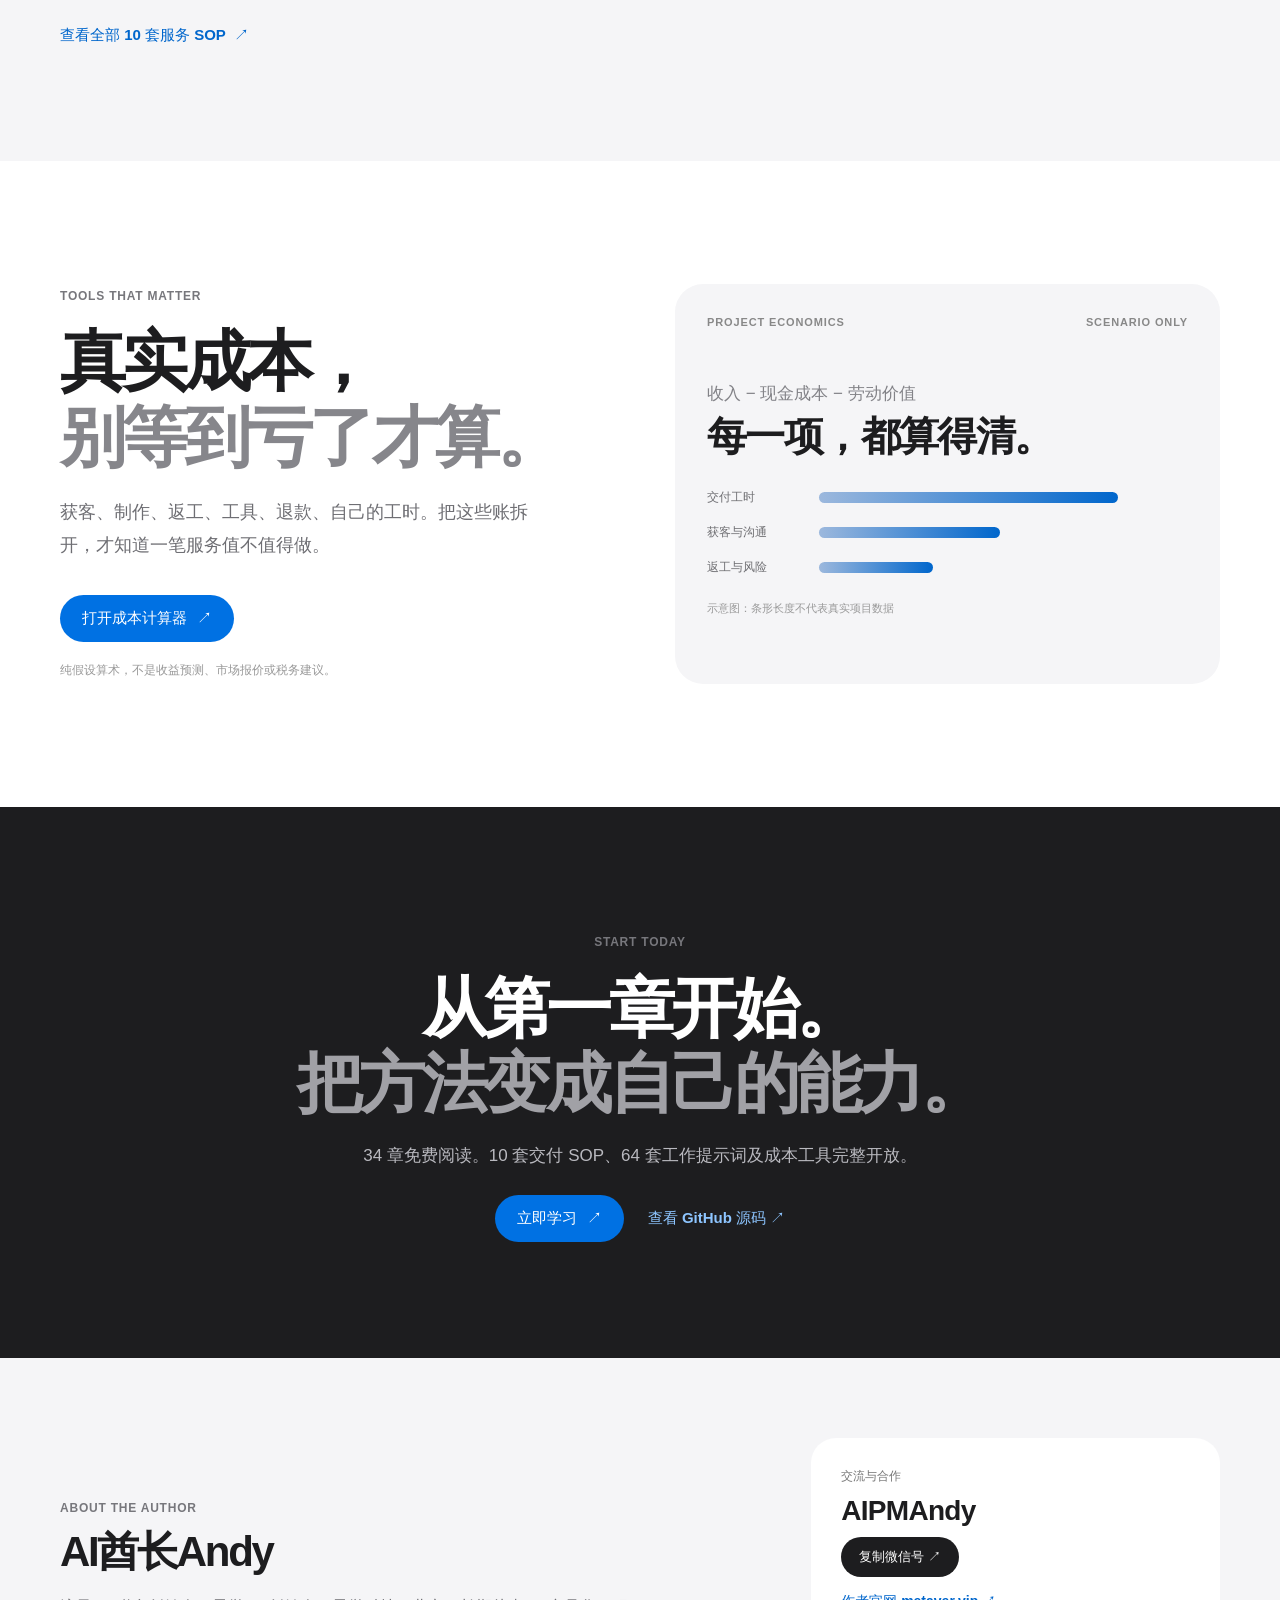
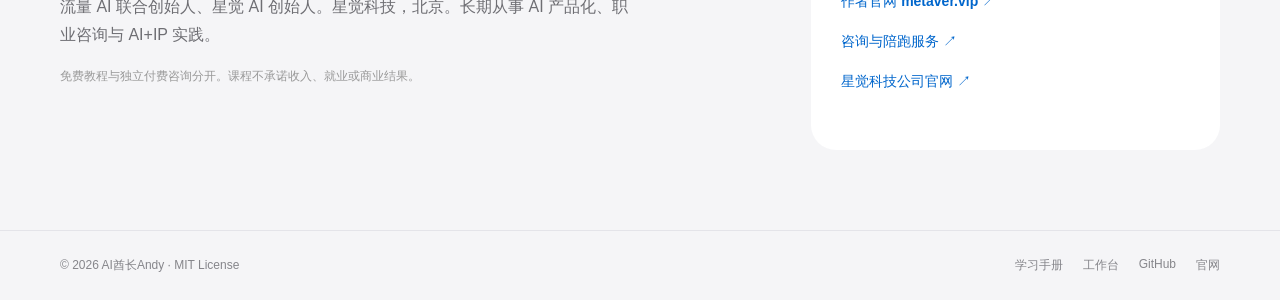
==== commit 7f75f64f: "feat(web): expose verified Xingjue company website beside services CTA" ====
--- a/index.html
+++ b/index.html
@@ -72,7 +72,7 @@
  <div class="cost-ui" aria-label="仅展示演示口径，不展示真实收入"><div class="cost-top"><span>PROJECT ECONOMICS</span><span>SCENARIO ONLY</span></div><p>收入 − 现金成本 − 劳动价值</p><h3>每一项，都算得清。</h3><div class="cost-bars"><div><span>交付工时</span><em style="--w:81%"></em></div><div><span>获客与沟通</span><em style="--w:49%"></em></div><div><span>返工与风险</span><em style="--w:31%"></em></div></div><small>示意图：条形长度不代表真实项目数据</small></div>
 </div></section>
 <section class="section section-next"><div class="section-wrap next-inner"><p class="section-eyebrow">START TODAY</p><h2>从第一章开始。<br><span>把方法变成自己的能力。</span></h2><p>34 章免费阅读。10 套交付 SOP、64 套工作提示词及成本工具完整开放。</p><div class="hero-actions"><a href="handbook.html" class="primary-button">立即学习 <span aria-hidden="true">↗</span></a><a href="https://github.com/AIPMAndy/chatgpt-income-handbook" target="_blank" rel="noopener noreferrer" class="text-button">查看 GitHub 源码 <span aria-hidden="true">↗</span></a></div></div></section>
-<section class="author-section" id="contact"><div class="section-wrap author-inner"><div><p class="section-eyebrow">ABOUT THE AUTHOR</p><h2>AI酋长Andy</h2><p>流量 AI 联合创始人、星觉 AI 创始人。星觉科技，北京。长期从事 AI 产品化、职业咨询与 AI+IP 实践。</p><p class="author-note">免费教程与独立付费咨询分开。课程不承诺收入、就业或商业结果。</p></div><div class="author-links"><span>交流与合作</span><strong>AIPMAndy</strong><button id="copyWechat" type="button">复制微信号 <span aria-hidden="true">↗</span></button><a href="https://metaver.vip/" target="_blank" rel="noopener noreferrer">作者官网 metaver.vip <span aria-hidden="true">↗</span></a><a href="https://metaver.vip/services" target="_blank" rel="noopener noreferrer">咨询与陪跑服务 <span aria-hidden="true">↗</span></a><span id="copyStatus" role="status" aria-live="polite"></span></div></div></section>
+<section class="author-section" id="contact"><div class="section-wrap author-inner"><div><p class="section-eyebrow">ABOUT THE AUTHOR</p><h2>AI酋长Andy</h2><p>流量 AI 联合创始人、星觉 AI 创始人。星觉科技，北京。长期从事 AI 产品化、职业咨询与 AI+IP 实践。</p><p class="author-note">免费教程与独立付费咨询分开。课程不承诺收入、就业或商业结果。</p></div><div class="author-links"><span>交流与合作</span><strong>AIPMAndy</strong><button id="copyWechat" type="button">复制微信号 <span aria-hidden="true">↗</span></button><a href="https://metaver.vip/" target="_blank" rel="noopener noreferrer">作者官网 metaver.vip <span aria-hidden="true">↗</span></a><a href="https://metaver.vip/services" target="_blank" rel="noopener noreferrer">咨询与陪跑服务 <span aria-hidden="true">↗</span></a><a href="https://www.a6no1.cn/" target="_blank" rel="noopener noreferrer">星觉科技公司官网 <span aria-hidden="true">↗</span></a><span id="copyStatus" role="status" aria-live="polite"></span></div></div></section>
 </main>
 <footer class="footer"><div class="section-wrap footer-inner"><span>© 2026 AI酋长Andy · <a href="LICENSE">MIT License</a></span><div><a href="handbook.html">学习手册</a><a href="workbench.html">工作台</a><a href="https://github.com/AIPMAndy/chatgpt-income-handbook" target="_blank" rel="noopener noreferrer">GitHub</a><a href="https://metaver.vip/" target="_blank" rel="noopener noreferrer">官网</a></div></div></footer>
 <script>
